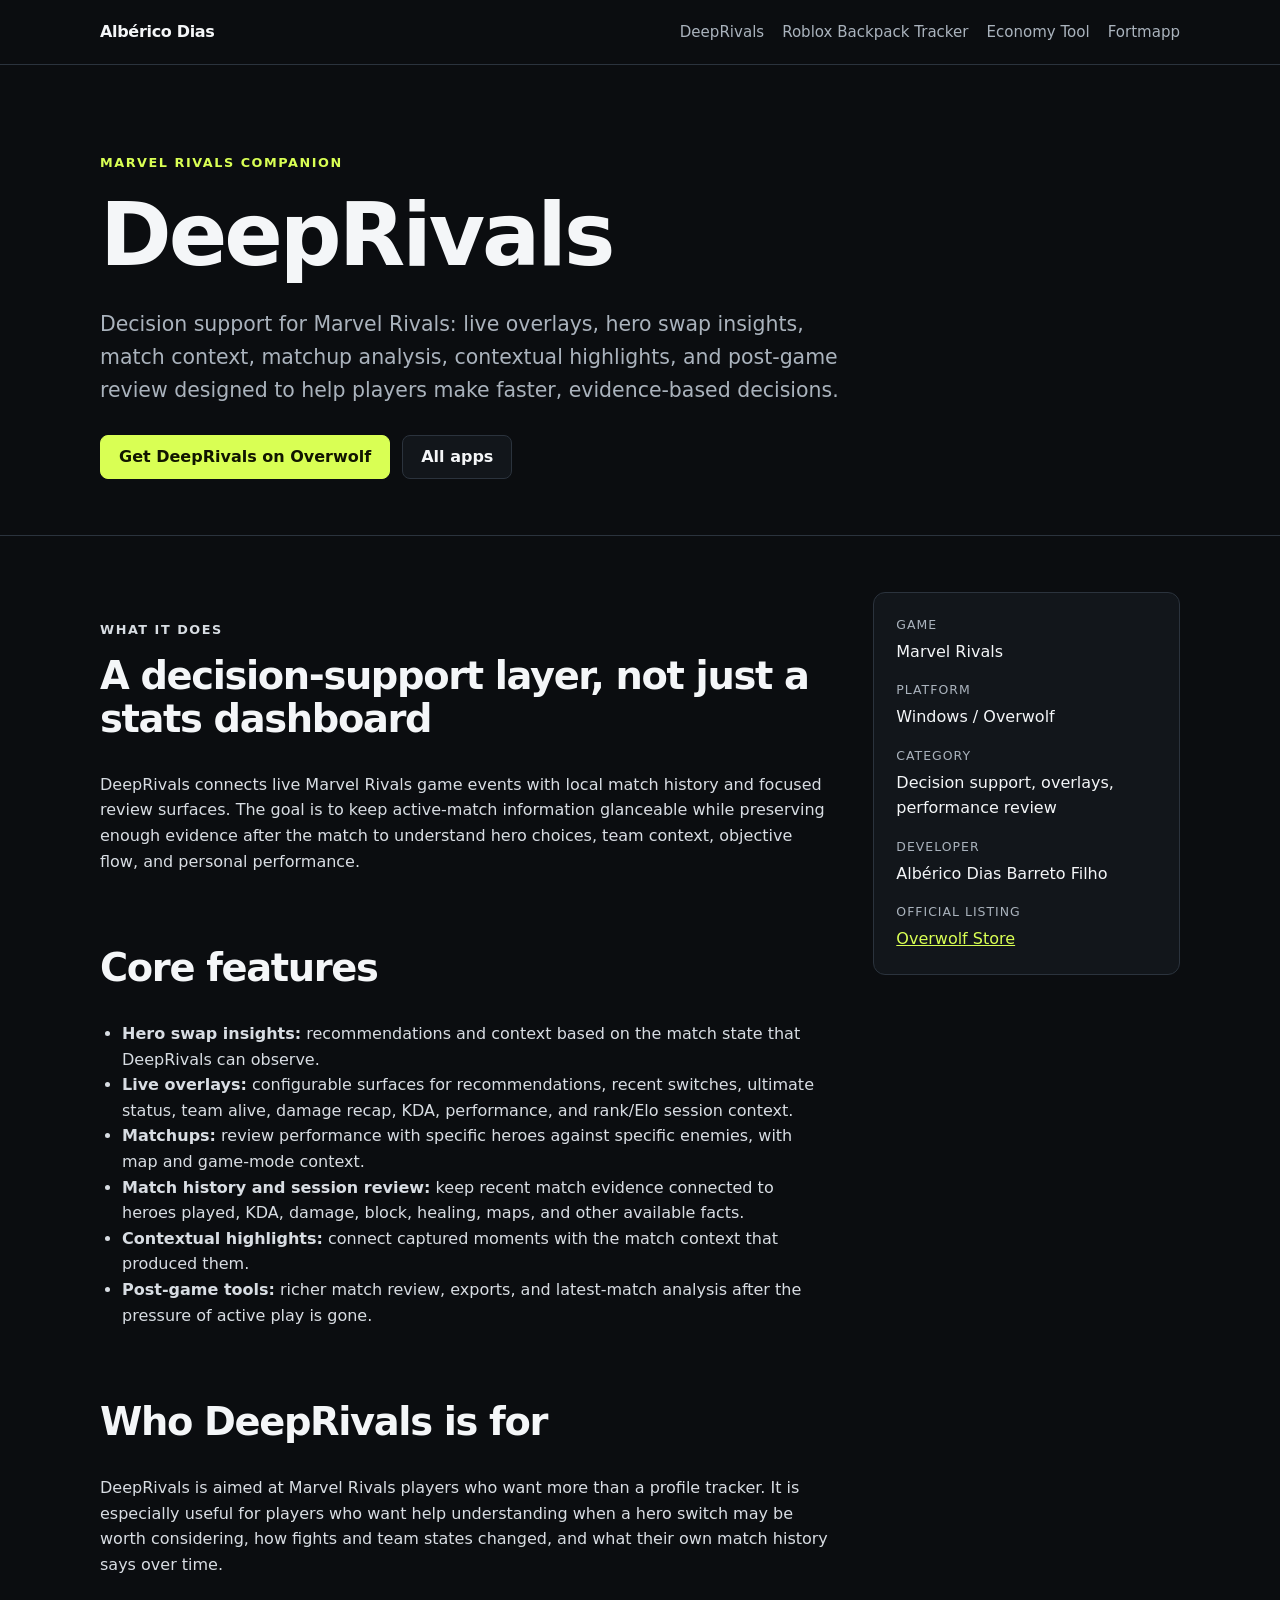
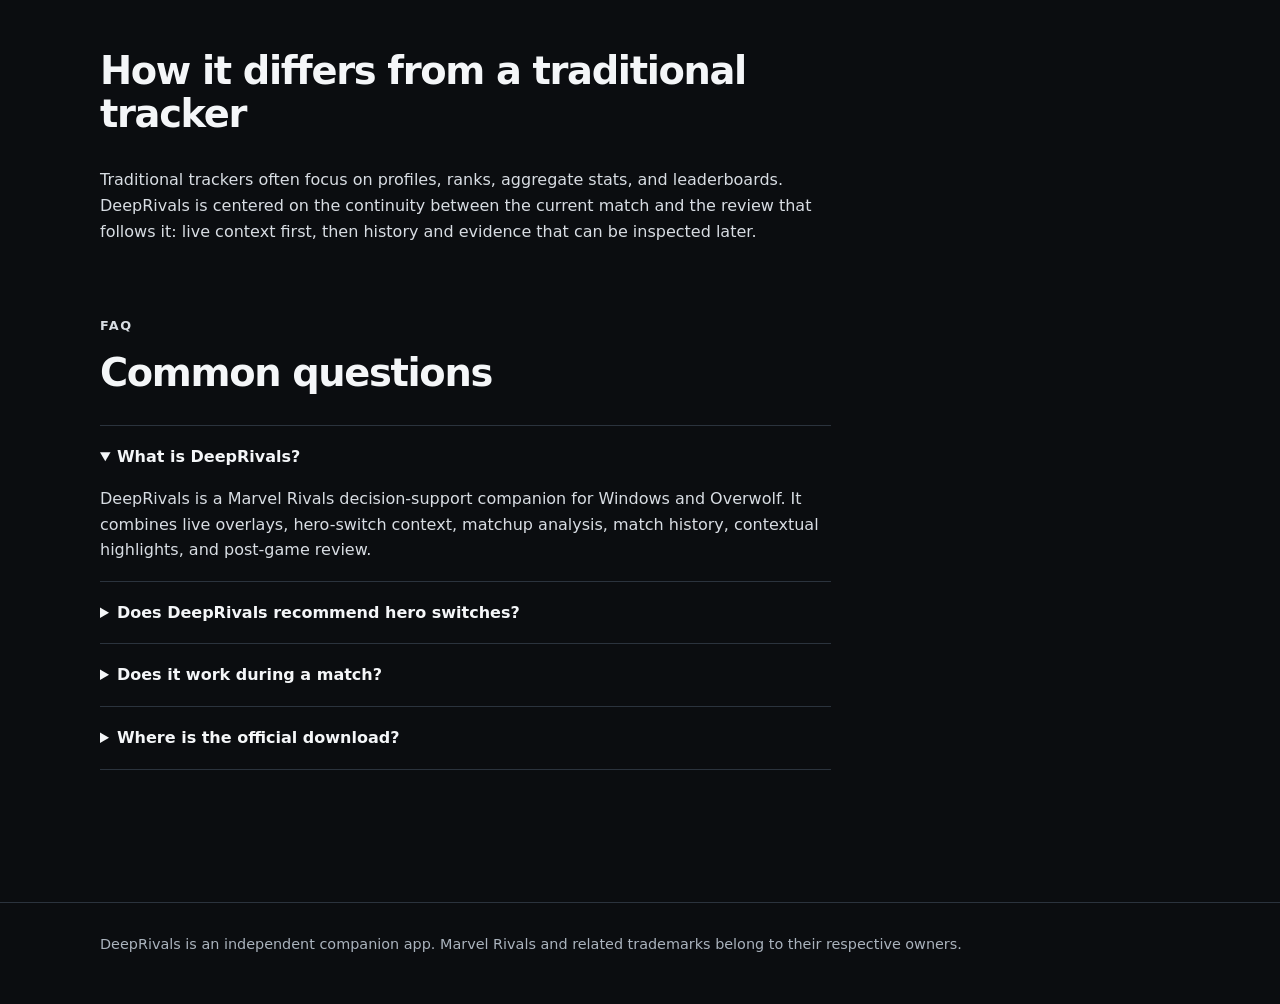
==== deeprivals/index.html @ c872e716 "feat: add DeepRivals reference page" ====
<!doctype html>
<html lang="en">
<head>
  <meta charset="utf-8">
  <meta name="viewport" content="width=device-width, initial-scale=1">
  <title>DeepRivals — Marvel Rivals decision support companion</title>
  <meta name="description" content="DeepRivals is a Marvel Rivals companion app for Windows and Overwolf with hero swap insights, live overlays, matchup analysis, match history, contextual highlights, and post-game review.">
  <link rel="canonical" href="https://albericod.github.io/deeprivals/">
  <meta property="og:type" content="website">
  <meta property="og:title" content="DeepRivals — Marvel Rivals decision support companion">
  <meta property="og:description" content="Hero swap insights, live overlays, matchup analysis, contextual highlights, match history, and post-game review for Marvel Rivals.">
  <meta property="og:url" content="https://albericod.github.io/deeprivals/">
  <link rel="stylesheet" href="/styles.css">
  <script type="application/ld+json">
  {
    "@context": "https://schema.org",
    "@graph": [
      {
        "@type": "SoftwareApplication",
        "name": "DeepRivals",
        "url": "https://albericod.github.io/deeprivals/",
        "downloadUrl": "https://www.overwolf.com/app/alberico_dias_barreto_filho-deeprivals",
        "sameAs": ["https://www.overwolf.com/app/alberico_dias_barreto_filho-deeprivals"],
        "applicationCategory": "GameApplication",
        "operatingSystem": "Windows",
        "isAccessibleForFree": true,
        "description": "Decision support companion for Marvel Rivals with hero swap insights, live overlays, matchup analysis, contextual highlights, match history, and post-game review.",
        "author": {"@type": "Person", "name": "Albérico Dias Barreto Filho", "url": "https://albericod.github.io/"},
        "about": {"@type": "VideoGame", "name": "Marvel Rivals"},
        "offers": {"@type": "Offer", "price": "0", "priceCurrency": "USD"}
      },
      {
        "@type": "FAQPage",
        "mainEntity": [
          {"@type": "Question", "name": "What is DeepRivals?", "acceptedAnswer": {"@type": "Answer", "text": "DeepRivals is a Marvel Rivals decision-support companion that connects live match context with overlays, hero-switch insights, match history, matchup review, and post-game analysis."}},
          {"@type": "Question", "name": "Does DeepRivals recommend hero switches?", "acceptedAnswer": {"@type": "Answer", "text": "DeepRivals uses available live match context, hero swaps, team status, and performance evidence to surface hero-switch recommendations and related context."}},
          {"@type": "Question", "name": "Where can I download DeepRivals?", "acceptedAnswer": {"@type": "Answer", "text": "The official Windows version is distributed through the Overwolf Store."}}
        ]
      }
    ]
  }
  </script>
</head>
<body>
  <header class="site-header">
    <div class="container">
      <a class="brand" href="/">Albérico Dias</a>
      <nav aria-label="Primary navigation">
        <a href="/deeprivals/">DeepRivals</a>
        <a href="/roblox-backpack-tracker/">Roblox Backpack Tracker</a>
        <a href="/economy-tool/">Economy Tool</a>
        <a href="/fortmapp/">Fortmapp</a>
      </nav>
    </div>
  </header>

  <main>
    <section class="hero">
      <div class="container">
        <p class="eyebrow">Marvel Rivals companion</p>
        <h1>DeepRivals</h1>
        <p class="lead">Decision support for Marvel Rivals: live overlays, hero swap insights, match context, matchup analysis, contextual highlights, and post-game review designed to help players make faster, evidence-based decisions.</p>
        <div class="actions">
          <a class="button primary" href="https://www.overwolf.com/app/alberico_dias_barreto_filho-deeprivals?utm_source=albericod.github.io&utm_medium=referral&utm_campaign=deeprivals">Get DeepRivals on Overwolf</a>
          <a class="button" href="/">All apps</a>
        </div>
      </div>
    </section>

    <section>
      <div class="container content-grid">
        <article class="prose">
          <section>
            <p class="eyebrow">What it does</p>
            <h2>A decision-support layer, not just a stats dashboard</h2>
            <p>DeepRivals connects live Marvel Rivals game events with local match history and focused review surfaces. The goal is to keep active-match information glanceable while preserving enough evidence after the match to understand hero choices, team context, objective flow, and personal performance.</p>
          </section>

          <section>
            <h2>Core features</h2>
            <ul>
              <li><strong>Hero swap insights:</strong> recommendations and context based on the match state that DeepRivals can observe.</li>
              <li><strong>Live overlays:</strong> configurable surfaces for recommendations, recent switches, ultimate status, team alive, damage recap, KDA, performance, and rank/Elo session context.</li>
              <li><strong>Matchups:</strong> review performance with specific heroes against specific enemies, with map and game-mode context.</li>
              <li><strong>Match history and session review:</strong> keep recent match evidence connected to heroes played, KDA, damage, block, healing, maps, and other available facts.</li>
              <li><strong>Contextual highlights:</strong> connect captured moments with the match context that produced them.</li>
              <li><strong>Post-game tools:</strong> richer match review, exports, and latest-match analysis after the pressure of active play is gone.</li>
            </ul>
          </section>

          <section>
            <h2>Who DeepRivals is for</h2>
            <p>DeepRivals is aimed at Marvel Rivals players who want more than a profile tracker. It is especially useful for players who want help understanding when a hero switch may be worth considering, how fights and team states changed, and what their own match history says over time.</p>
          </section>

          <section>
            <h2>How it differs from a traditional tracker</h2>
            <p>Traditional trackers often focus on profiles, ranks, aggregate stats, and leaderboards. DeepRivals is centered on the continuity between the current match and the review that follows it: live context first, then history and evidence that can be inspected later.</p>
          </section>

          <section class="faq">
            <p class="eyebrow">FAQ</p>
            <h2>Common questions</h2>
            <details open>
              <summary>What is DeepRivals?</summary>
              <p>DeepRivals is a Marvel Rivals decision-support companion for Windows and Overwolf. It combines live overlays, hero-switch context, matchup analysis, match history, contextual highlights, and post-game review.</p>
            </details>
            <details>
              <summary>Does DeepRivals recommend hero switches?</summary>
              <p>Yes. It can surface recommendations using the live match context, hero swaps, team state, and performance evidence available to the app. It is designed to support a player's decision rather than replace it.</p>
            </details>
            <details>
              <summary>Does it work during a match?</summary>
              <p>Yes. DeepRivals includes configurable in-game overlays and companion views intended to stay compact and glanceable while you play.</p>
            </details>
            <details>
              <summary>Where is the official download?</summary>
              <p>The official public build is distributed through the Overwolf Store. Use the download button on this page to reach the canonical listing.</p>
            </details>
          </section>
        </article>

        <aside class="fact-box" aria-label="DeepRivals facts">
          <dl>
            <dt>Game</dt><dd>Marvel Rivals</dd>
            <dt>Platform</dt><dd>Windows / Overwolf</dd>
            <dt>Category</dt><dd>Decision support, overlays, performance review</dd>
            <dt>Developer</dt><dd>Albérico Dias Barreto Filho</dd>
            <dt>Official listing</dt><dd><a href="https://www.overwolf.com/app/alberico_dias_barreto_filho-deeprivals">Overwolf Store</a></dd>
          </dl>
        </aside>
      </div>
    </section>
  </main>

  <footer class="site-footer">
    <div class="container">DeepRivals is an independent companion app. Marvel Rivals and related trademarks belong to their respective owners.</div>
  </footer>
</body>
</html>
---- styles.css ----
:root {
  color-scheme: light;
  --bg: #0b0d10;
  --surface: #12161b;
  --surface-2: #181d24;
  --text: #f4f6f8;
  --muted: #aab3bd;
  --border: #2b333d;
  --accent: #d9ff54;
  --accent-text: #111500;
  --link: #d9ff54;
  --max: 1080px;
}

* { box-sizing: border-box; }

html { scroll-behavior: smooth; }

body {
  margin: 0;
  background: var(--bg);
  color: var(--text);
  font-family: Inter, ui-sans-serif, system-ui, -apple-system, BlinkMacSystemFont, "Segoe UI", sans-serif;
  line-height: 1.6;
}

a { color: var(--link); }
a:hover { text-decoration-thickness: 2px; }

.container {
  width: min(calc(100% - 32px), var(--max));
  margin: 0 auto;
}

.site-header {
  border-bottom: 1px solid var(--border);
  background: rgba(11, 13, 16, 0.94);
}

.site-header .container {
  min-height: 64px;
  display: flex;
  align-items: center;
  justify-content: space-between;
  gap: 24px;
}

.brand {
  color: var(--text);
  text-decoration: none;
  font-weight: 760;
  letter-spacing: -0.02em;
}

nav { display: flex; gap: 18px; flex-wrap: wrap; }
nav a { color: var(--muted); text-decoration: none; font-size: 0.94rem; }
nav a:hover { color: var(--text); }

.hero {
  padding: 88px 0 56px;
  border-bottom: 1px solid var(--border);
}

.eyebrow {
  margin: 0 0 14px;
  color: var(--accent);
  font-size: 0.8rem;
  font-weight: 760;
  letter-spacing: 0.12em;
  text-transform: uppercase;
}

h1, h2, h3 { line-height: 1.12; letter-spacing: -0.035em; }
h1 { margin: 0; max-width: 820px; font-size: clamp(2.5rem, 7vw, 5.4rem); }
h2 { margin-top: 0; font-size: clamp(1.7rem, 3vw, 2.4rem); }
h3 { margin-bottom: 8px; font-size: 1.2rem; }

.lead {
  max-width: 760px;
  margin: 24px 0 0;
  color: var(--muted);
  font-size: clamp(1.05rem, 2vw, 1.28rem);
}

.actions {
  margin-top: 28px;
  display: flex;
  gap: 12px;
  flex-wrap: wrap;
}

.button {
  display: inline-flex;
  align-items: center;
  justify-content: center;
  min-height: 44px;
  padding: 0 18px;
  border: 1px solid var(--border);
  border-radius: 8px;
  color: var(--text);
  background: var(--surface);
  text-decoration: none;
  font-weight: 700;
}

.button.primary {
  background: var(--accent);
  color: var(--accent-text);
  border-color: var(--accent);
}

main section { padding: 56px 0; }

.grid {
  display: grid;
  grid-template-columns: repeat(2, minmax(0, 1fr));
  gap: 16px;
}

.card {
  display: block;
  padding: 26px;
  background: var(--surface);
  border: 1px solid var(--border);
  border-radius: 12px;
  color: var(--text);
  text-decoration: none;
}

.card:hover { background: var(--surface-2); border-color: #46515e; }
.card p { margin: 10px 0 0; color: var(--muted); }
.card .meta { color: var(--accent); font-size: 0.83rem; font-weight: 720; }

.content-grid {
  display: grid;
  grid-template-columns: minmax(0, 1.55fr) minmax(260px, 0.65fr);
  gap: 42px;
  align-items: start;
}

.prose { max-width: 760px; }
.prose p, .prose li { color: #d8dde3; }
.prose ul { padding-left: 22px; }
.prose section { padding: 28px 0; }

.fact-box {
  position: sticky;
  top: 24px;
  padding: 22px;
  border: 1px solid var(--border);
  border-radius: 12px;
  background: var(--surface);
}

.fact-box dl { margin: 0; }
.fact-box dt { margin-top: 16px; color: var(--muted); font-size: 0.78rem; text-transform: uppercase; letter-spacing: 0.08em; }
.fact-box dt:first-child { margin-top: 0; }
.fact-box dd { margin: 4px 0 0; }

.faq details {
  border-top: 1px solid var(--border);
  padding: 18px 0;
}
.faq details:last-child { border-bottom: 1px solid var(--border); }
.faq summary { cursor: pointer; font-weight: 720; }
.faq details p { margin-bottom: 0; }

.site-footer {
  margin-top: 48px;
  padding: 30px 0 48px;
  border-top: 1px solid var(--border);
  color: var(--muted);
  font-size: 0.9rem;
}

.small { color: var(--muted); font-size: 0.9rem; }

@media (max-width: 760px) {
  .site-header .container { align-items: flex-start; flex-direction: column; padding: 16px 0; }
  .hero { padding-top: 58px; }
  .grid, .content-grid { grid-template-columns: 1fr; }
  .fact-box { position: static; }
}
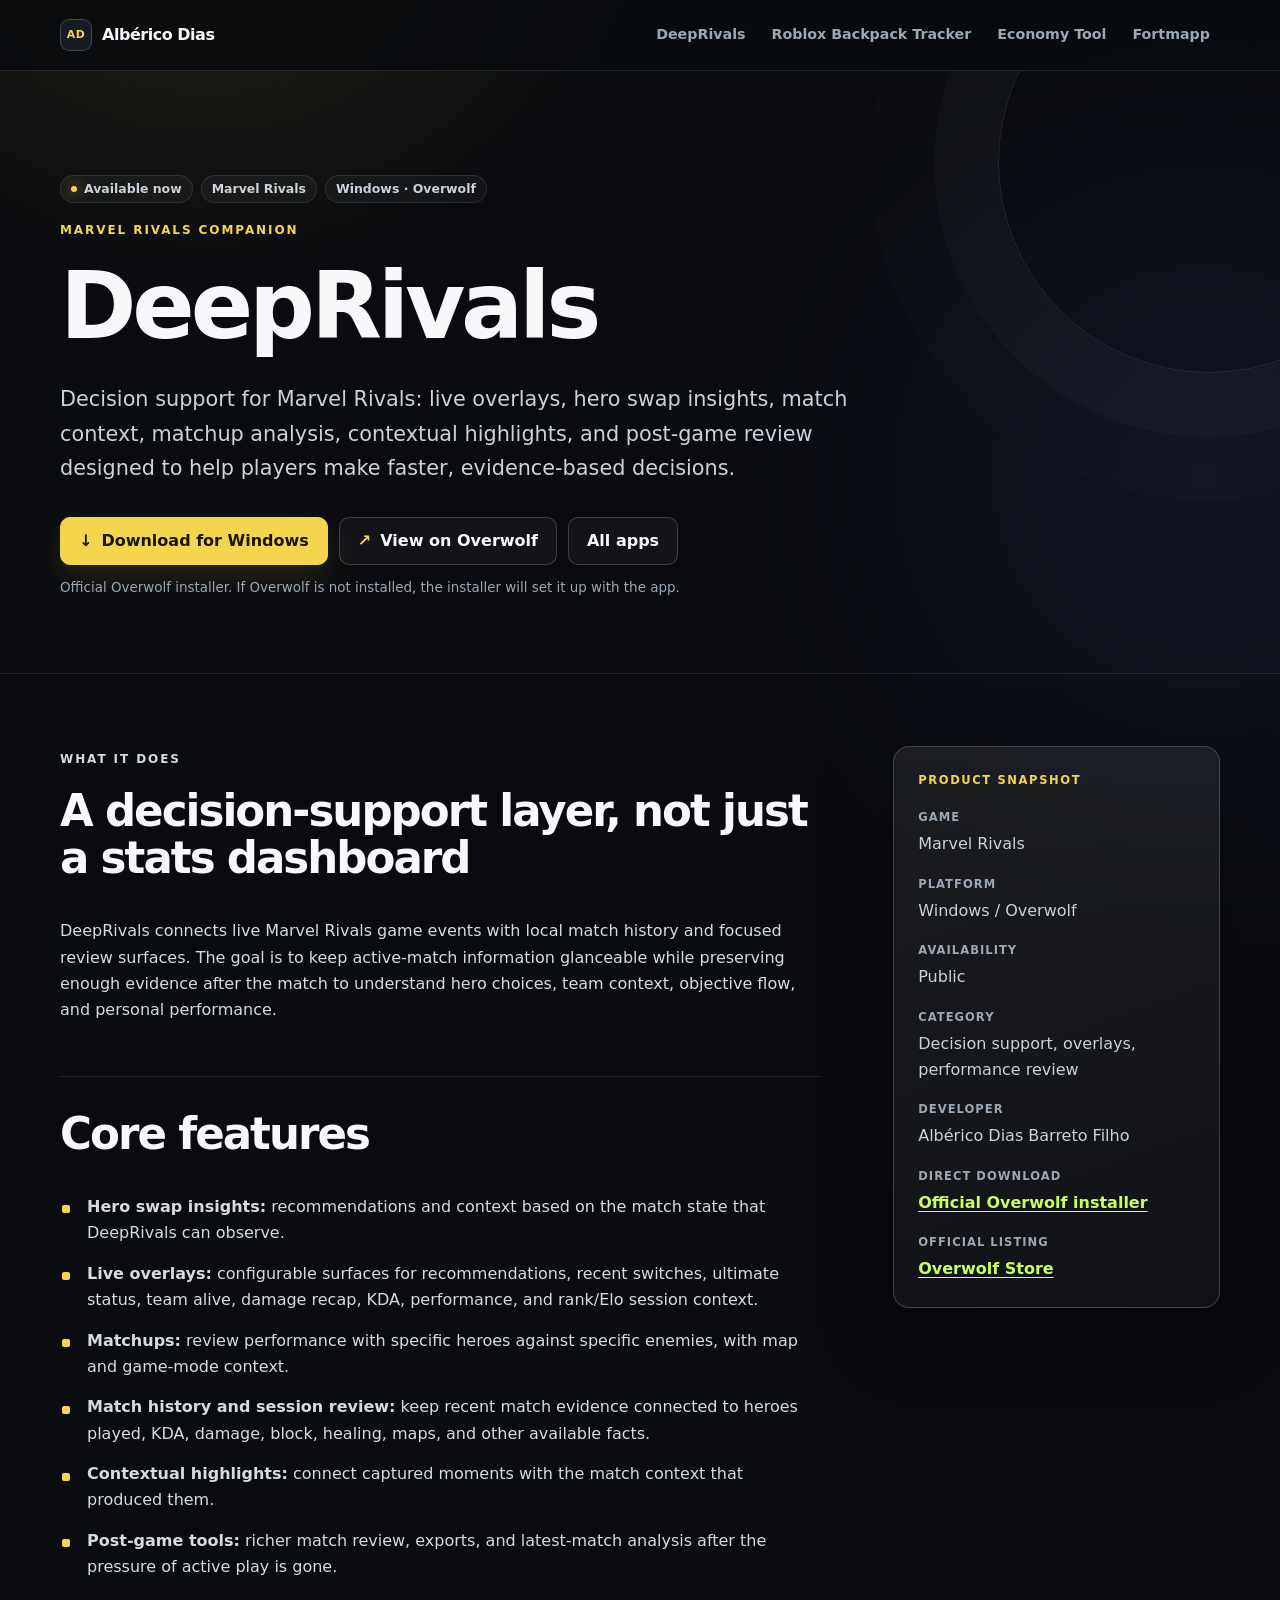
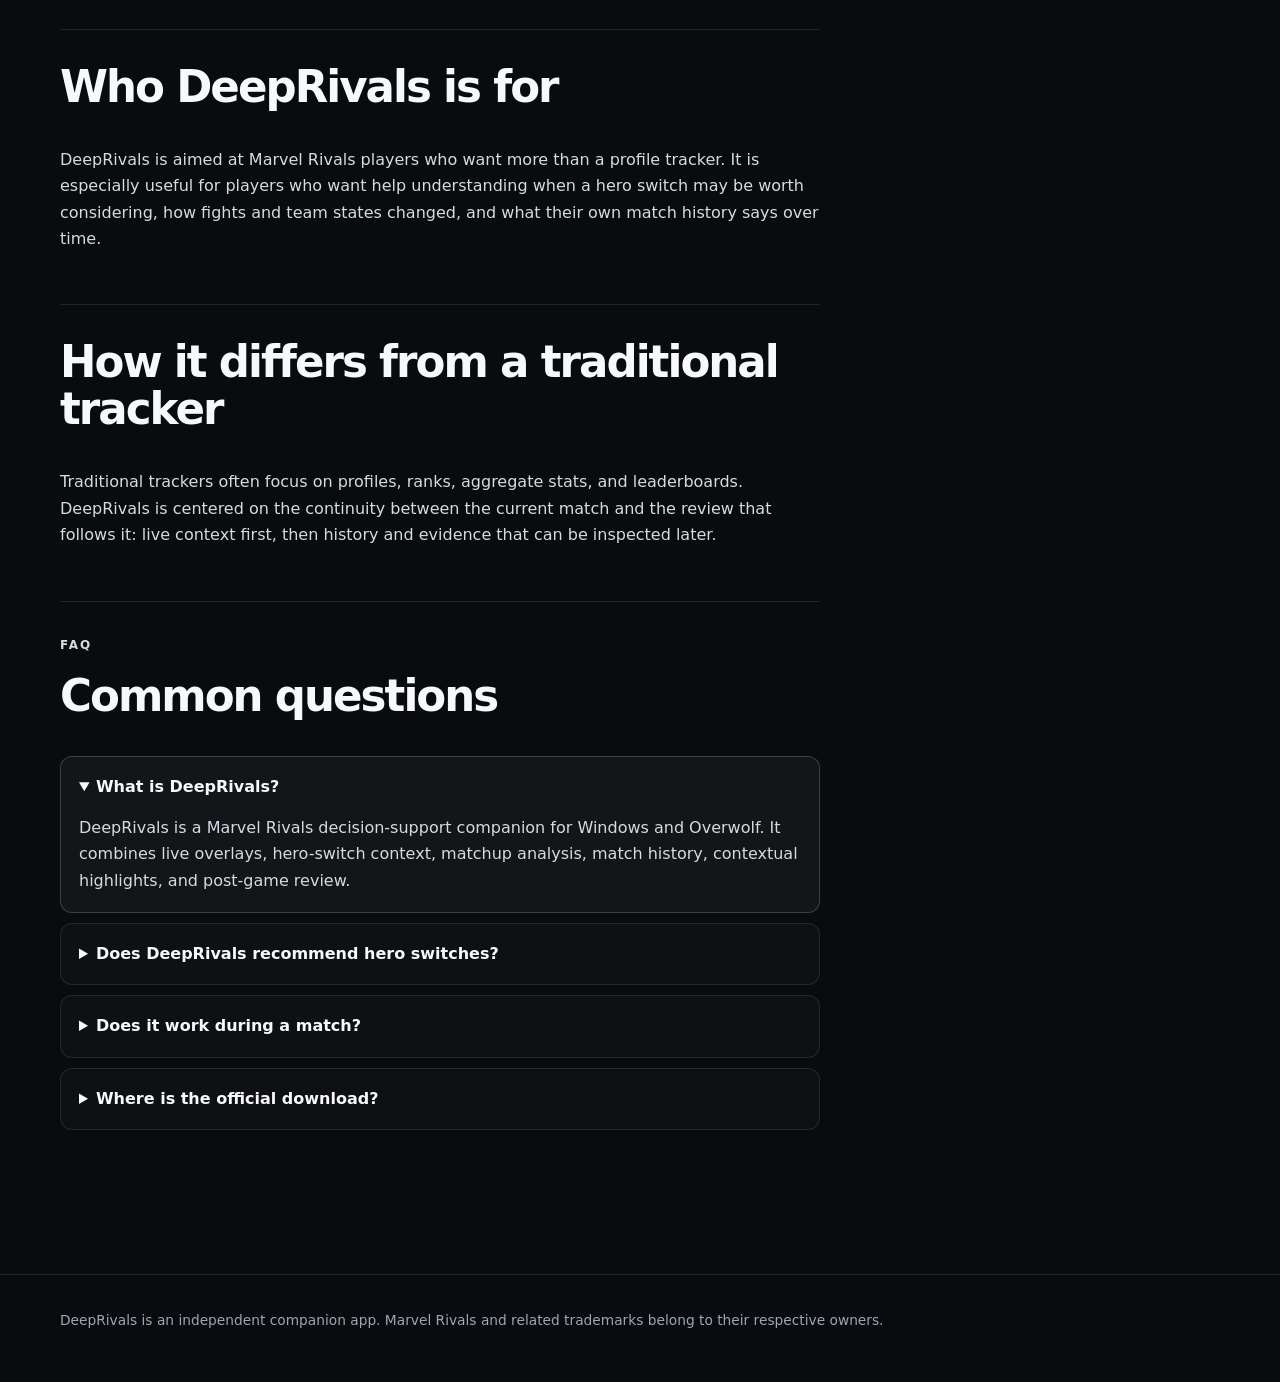
==== commit e517f82a: "Add tracked direct DeepRivals download and themed presentation" ====
--- a/deeprivals/index.html
+++ b/deeprivals/index.html
@@ -34,14 +34,14 @@
         "mainEntity": [
           {"@type": "Question", "name": "What is DeepRivals?", "acceptedAnswer": {"@type": "Answer", "text": "DeepRivals is a Marvel Rivals decision-support companion that connects live match context with overlays, hero-switch insights, match history, matchup review, and post-game analysis."}},
           {"@type": "Question", "name": "Does DeepRivals recommend hero switches?", "acceptedAnswer": {"@type": "Answer", "text": "DeepRivals uses available live match context, hero swaps, team status, and performance evidence to surface hero-switch recommendations and related context."}},
-          {"@type": "Question", "name": "Where can I download DeepRivals?", "acceptedAnswer": {"@type": "Answer", "text": "The official Windows version is distributed through the Overwolf Store."}}
+          {"@type": "Question", "name": "Where can I download DeepRivals?", "acceptedAnswer": {"@type": "Answer", "text": "DeepRivals is available for Windows through the official Overwolf installer and Overwolf Store."}}
         ]
       }
     ]
   }
   </script>
 </head>
-<body>
+<body class="app-page theme-deeprivals">
   <header class="site-header">
     <div class="container">
       <a class="brand" href="/">Albérico Dias</a>
@@ -57,13 +57,20 @@
   <main>
     <section class="hero">
       <div class="container">
+        <div class="hero-meta">
+          <span class="chip live">Available now</span>
+          <span class="chip">Marvel Rivals</span>
+          <span class="chip">Windows · Overwolf</span>
+        </div>
         <p class="eyebrow">Marvel Rivals companion</p>
         <h1>DeepRivals</h1>
         <p class="lead">Decision support for Marvel Rivals: live overlays, hero swap insights, match context, matchup analysis, contextual highlights, and post-game review designed to help players make faster, evidence-based decisions.</p>
         <div class="actions">
-          <a class="button primary" href="https://www.overwolf.com/app/alberico_dias_barreto_filho-deeprivals?utm_source=albericod.github.io&utm_medium=referral&utm_campaign=deeprivals">Get DeepRivals on Overwolf</a>
+          <a class="button primary" href="https://download.overwolf.com/install/Download?Name=DeepRivals&amp;ExtensionId=fipjbdjlcobbgcmcecmlcdehcepalohfbnfijgnb&amp;Channel=website&amp;utm_source=albericod_github_pages&amp;utm_medium=owned_site&amp;utm_campaign=deeprivals">Download for Windows</a>
+          <a class="button store" href="https://www.overwolf.com/app/alberico_dias_barreto_filho-deeprivals">View on Overwolf</a>
           <a class="button" href="/">All apps</a>
         </div>
+        <p class="action-note">Official Overwolf installer. If Overwolf is not installed, the installer will set it up with the app.</p>
       </div>
     </section>
 
@@ -115,7 +122,7 @@
             </details>
             <details>
               <summary>Where is the official download?</summary>
-              <p>The official public build is distributed through the Overwolf Store. Use the download button on this page to reach the canonical listing.</p>
+              <p>DeepRivals is publicly available through Overwolf. The primary button on this page uses Overwolf's official Windows installer; the secondary button opens the canonical Overwolf Store listing.</p>
             </details>
           </section>
         </article>
@@ -124,8 +131,10 @@
           <dl>
             <dt>Game</dt><dd>Marvel Rivals</dd>
             <dt>Platform</dt><dd>Windows / Overwolf</dd>
+            <dt>Availability</dt><dd>Public</dd>
             <dt>Category</dt><dd>Decision support, overlays, performance review</dd>
             <dt>Developer</dt><dd>Albérico Dias Barreto Filho</dd>
+            <dt>Direct download</dt><dd><a href="https://download.overwolf.com/install/Download?Name=DeepRivals&amp;ExtensionId=fipjbdjlcobbgcmcecmlcdehcepalohfbnfijgnb&amp;Channel=website&amp;utm_source=albericod_github_pages&amp;utm_medium=owned_site&amp;utm_campaign=deeprivals">Official Overwolf installer</a></dd>
             <dt>Official listing</dt><dd><a href="https://www.overwolf.com/app/alberico_dias_barreto_filho-deeprivals">Overwolf Store</a></dd>
           </dl>
         </aside>
--- a/styles.css
+++ b/styles.css
@@ -1,15 +1,45 @@
 :root {
-  color-scheme: light;
-  --bg: #0b0d10;
-  --surface: #12161b;
-  --surface-2: #181d24;
-  --text: #f4f6f8;
-  --muted: #aab3bd;
-  --border: #2b333d;
-  --accent: #d9ff54;
-  --accent-text: #111500;
-  --link: #d9ff54;
-  --max: 1080px;
+  color-scheme: dark;
+  --bg: #090b0f;
+  --surface: #11151b;
+  --surface-2: #171c24;
+  --surface-3: #1c222c;
+  --text: #f7f8fa;
+  --muted: #9ca7b4;
+  --soft: #cbd2da;
+  --border: rgba(255, 255, 255, 0.10);
+  --border-strong: rgba(255, 255, 255, 0.18);
+  --accent: #c9ff63;
+  --accent-soft: rgba(201, 255, 99, 0.14);
+  --accent-text: #111700;
+  --link: var(--accent);
+  --max: 1160px;
+  --reading: 760px;
+  --shadow: 0 24px 80px rgba(0, 0, 0, 0.26);
+}
+
+.theme-deeprivals {
+  --accent: #f3d64e;
+  --accent-soft: rgba(243, 214, 78, 0.14);
+  --accent-text: #181500;
+}
+
+.theme-roblox {
+  --accent: #8fdc9a;
+  --accent-soft: rgba(143, 220, 154, 0.14);
+  --accent-text: #07170a;
+}
+
+.theme-economy {
+  --accent: #78d8ff;
+  --accent-soft: rgba(120, 216, 255, 0.14);
+  --accent-text: #03131a;
+}
+
+.theme-fortmapp {
+  --accent: #ff9e6f;
+  --accent-soft: rgba(255, 158, 111, 0.14);
+  --accent-text: #1e0b03;
 }
 
 * { box-sizing: border-box; }
@@ -18,74 +48,203 @@
 
 body {
   margin: 0;
-  background: var(--bg);
+  min-height: 100vh;
+  background:
+    radial-gradient(circle at 16% -6%, var(--accent-soft), transparent 30rem),
+    radial-gradient(circle at 94% 16%, rgba(112, 131, 255, 0.08), transparent 30rem),
+    var(--bg);
   color: var(--text);
   font-family: Inter, ui-sans-serif, system-ui, -apple-system, BlinkMacSystemFont, "Segoe UI", sans-serif;
-  line-height: 1.6;
-}
-
-a { color: var(--link); }
+  line-height: 1.65;
+  text-rendering: optimizeLegibility;
+}
+
+body::before {
+  content: "";
+  position: fixed;
+  inset: 0;
+  z-index: -1;
+  pointer-events: none;
+  opacity: 0.28;
+  background-image:
+    linear-gradient(rgba(255,255,255,0.025) 1px, transparent 1px),
+    linear-gradient(90deg, rgba(255,255,255,0.025) 1px, transparent 1px);
+  background-size: 40px 40px;
+  mask-image: linear-gradient(to bottom, black, transparent 72%);
+}
+
+::selection {
+  background: var(--accent);
+  color: var(--accent-text);
+}
+
+a { color: var(--link); text-underline-offset: 3px; }
 a:hover { text-decoration-thickness: 2px; }
 
 .container {
-  width: min(calc(100% - 32px), var(--max));
+  width: min(calc(100% - 40px), var(--max));
   margin: 0 auto;
 }
 
 .site-header {
+  position: sticky;
+  top: 0;
+  z-index: 20;
   border-bottom: 1px solid var(--border);
-  background: rgba(11, 13, 16, 0.94);
+  background: rgba(9, 11, 15, 0.82);
+  backdrop-filter: blur(18px);
 }
 
 .site-header .container {
-  min-height: 64px;
+  min-height: 70px;
   display: flex;
   align-items: center;
   justify-content: space-between;
-  gap: 24px;
+  gap: 28px;
 }
 
 .brand {
+  display: inline-flex;
+  align-items: center;
+  gap: 10px;
   color: var(--text);
   text-decoration: none;
+  font-weight: 800;
+  letter-spacing: -0.03em;
+}
+
+.brand::before {
+  content: "AD";
+  display: grid;
+  place-items: center;
+  width: 30px;
+  height: 30px;
+  border: 1px solid var(--border-strong);
+  border-radius: 9px;
+  background: var(--surface-2);
+  color: var(--accent);
+  font-size: 0.68rem;
+  letter-spacing: 0.04em;
+}
+
+nav {
+  display: flex;
+  gap: 6px;
+  flex-wrap: wrap;
+  justify-content: flex-end;
+}
+
+nav a {
+  padding: 8px 10px;
+  border-radius: 8px;
+  color: var(--muted);
+  text-decoration: none;
+  font-size: 0.89rem;
+  font-weight: 650;
+}
+
+nav a:hover {
+  background: rgba(255,255,255,0.05);
+  color: var(--text);
+}
+
+.hero {
+  position: relative;
+  padding: 104px 0 74px;
+  border-bottom: 1px solid var(--border);
+  overflow: hidden;
+}
+
+.hero::after {
+  content: "";
+  position: absolute;
+  width: 420px;
+  height: 420px;
+  right: max(-140px, calc((100vw - var(--max)) / 2 - 220px));
+  top: -120px;
+  border: 1px solid var(--border);
+  border-radius: 50%;
+  box-shadow: 0 0 0 64px rgba(255,255,255,0.018), 0 0 0 128px rgba(255,255,255,0.012);
+  pointer-events: none;
+}
+
+.hero .container { position: relative; z-index: 1; }
+
+.eyebrow {
+  margin: 0 0 16px;
+  color: var(--accent);
+  font-size: 0.75rem;
+  font-weight: 800;
+  letter-spacing: 0.16em;
+  text-transform: uppercase;
+}
+
+.hero-meta {
+  display: flex;
+  flex-wrap: wrap;
+  gap: 8px;
+  margin-bottom: 18px;
+}
+
+.chip {
+  display: inline-flex;
+  align-items: center;
+  min-height: 28px;
+  padding: 0 10px;
+  border: 1px solid var(--border);
+  border-radius: 999px;
+  background: rgba(255,255,255,0.035);
+  color: var(--soft);
+  font-size: 0.78rem;
+  font-weight: 680;
+}
+
+.chip.live::before {
+  content: "";
+  width: 6px;
+  height: 6px;
+  margin-right: 7px;
+  border-radius: 50%;
+  background: var(--accent);
+  box-shadow: 0 0 14px var(--accent);
+}
+
+h1, h2, h3 {
+  line-height: 1.08;
+  letter-spacing: -0.045em;
+}
+
+h1 {
+  margin: 0;
+  max-width: 900px;
+  font-size: clamp(3rem, 7.2vw, 6.3rem);
+  font-weight: 820;
+}
+
+h2 {
+  margin-top: 0;
+  font-size: clamp(1.8rem, 3.4vw, 2.75rem);
   font-weight: 760;
-  letter-spacing: -0.02em;
-}
-
-nav { display: flex; gap: 18px; flex-wrap: wrap; }
-nav a { color: var(--muted); text-decoration: none; font-size: 0.94rem; }
-nav a:hover { color: var(--text); }
-
-.hero {
-  padding: 88px 0 56px;
-  border-bottom: 1px solid var(--border);
-}
-
-.eyebrow {
-  margin: 0 0 14px;
-  color: var(--accent);
-  font-size: 0.8rem;
-  font-weight: 760;
-  letter-spacing: 0.12em;
-  text-transform: uppercase;
-}
-
-h1, h2, h3 { line-height: 1.12; letter-spacing: -0.035em; }
-h1 { margin: 0; max-width: 820px; font-size: clamp(2.5rem, 7vw, 5.4rem); }
-h2 { margin-top: 0; font-size: clamp(1.7rem, 3vw, 2.4rem); }
-h3 { margin-bottom: 8px; font-size: 1.2rem; }
+}
+
+h3 {
+  margin: 14px 0 8px;
+  font-size: 1.35rem;
+  font-weight: 740;
+}
 
 .lead {
-  max-width: 760px;
-  margin: 24px 0 0;
-  color: var(--muted);
-  font-size: clamp(1.05rem, 2vw, 1.28rem);
+  max-width: 800px;
+  margin: 26px 0 0;
+  color: var(--soft);
+  font-size: clamp(1.08rem, 2vw, 1.3rem);
+  line-height: 1.65;
 }
 
 .actions {
-  margin-top: 28px;
-  display: flex;
-  gap: 12px;
+  margin-top: 32px;
+  display: flex;
+  gap: 11px;
   flex-wrap: wrap;
 }
 
@@ -93,91 +252,282 @@
   display: inline-flex;
   align-items: center;
   justify-content: center;
-  min-height: 44px;
+  gap: 9px;
+  min-height: 48px;
   padding: 0 18px;
-  border: 1px solid var(--border);
-  border-radius: 8px;
+  border: 1px solid var(--border-strong);
+  border-radius: 10px;
   color: var(--text);
-  background: var(--surface);
+  background: rgba(255,255,255,0.04);
   text-decoration: none;
-  font-weight: 700;
+  font-weight: 760;
+  transition: transform 140ms ease, border-color 140ms ease, background 140ms ease;
+}
+
+.button:hover {
+  transform: translateY(-1px);
+  border-color: rgba(255,255,255,0.3);
+  background: rgba(255,255,255,0.075);
+  text-decoration: none;
 }
 
 .button.primary {
   background: var(--accent);
   color: var(--accent-text);
   border-color: var(--accent);
-}
-
-main section { padding: 56px 0; }
+  box-shadow: 0 12px 36px var(--accent-soft);
+}
+
+.button.primary::before {
+  content: "↓";
+  font-size: 1rem;
+  font-weight: 900;
+}
+
+.button.store::before {
+  content: "↗";
+  color: var(--accent);
+  font-weight: 900;
+}
+
+.action-note {
+  margin: 12px 0 0;
+  color: var(--muted);
+  font-size: 0.84rem;
+}
+
+main > section:not(.hero) { padding: 72px 0; }
+
+.section-intro {
+  display: flex;
+  align-items: end;
+  justify-content: space-between;
+  gap: 24px;
+  margin-bottom: 28px;
+}
+
+.section-intro h2 { margin-bottom: 0; }
 
 .grid {
   display: grid;
   grid-template-columns: repeat(2, minmax(0, 1fr));
-  gap: 16px;
+  gap: 18px;
 }
 
 .card {
+  position: relative;
+  display: flex;
+  min-height: 250px;
+  padding: 28px;
+  flex-direction: column;
+  border: 1px solid var(--border);
+  border-radius: 16px;
+  background: linear-gradient(145deg, rgba(255,255,255,0.055), rgba(255,255,255,0.025));
+  box-shadow: inset 0 1px 0 rgba(255,255,255,0.035);
+  overflow: hidden;
+  transition: transform 160ms ease, border-color 160ms ease, background 160ms ease;
+}
+
+.card::after {
+  content: "";
+  position: absolute;
+  width: 150px;
+  height: 150px;
+  top: -60px;
+  right: -40px;
+  border-radius: 50%;
+  background: var(--card-accent, var(--accent));
+  opacity: 0.08;
+  filter: blur(2px);
+}
+
+.card:hover {
+  transform: translateY(-3px);
+  border-color: var(--border-strong);
+  background: linear-gradient(145deg, rgba(255,255,255,0.07), rgba(255,255,255,0.032));
+}
+
+.card.deeprivals { --card-accent: #f3d64e; }
+.card.roblox { --card-accent: #8fdc9a; }
+.card.economy { --card-accent: #78d8ff; }
+.card.fortmapp { --card-accent: #ff9e6f; }
+
+.card-top {
+  display: flex;
+  align-items: center;
+  justify-content: space-between;
+  gap: 18px;
+}
+
+.app-mark {
+  display: grid;
+  place-items: center;
+  width: 44px;
+  height: 44px;
+  border: 1px solid var(--border-strong);
+  border-radius: 12px;
+  background: rgba(255,255,255,0.05);
+  color: var(--card-accent, var(--accent));
+  font-size: 0.74rem;
+  font-weight: 850;
+  letter-spacing: 0.04em;
+}
+
+.status {
+  display: inline-flex;
+  align-items: center;
+  color: var(--muted);
+  font-size: 0.78rem;
+  font-weight: 680;
+}
+
+.status::before {
+  content: "";
+  width: 6px;
+  height: 6px;
+  margin-right: 7px;
+  border-radius: 50%;
+  background: #70d58a;
+}
+
+.card .meta {
+  margin-top: 22px;
+  color: var(--card-accent, var(--accent));
+  font-size: 0.78rem;
+  font-weight: 760;
+  letter-spacing: 0.06em;
+  text-transform: uppercase;
+}
+
+.card p {
+  margin: 0;
+  color: var(--muted);
+}
+
+.card-actions {
+  display: flex;
+  gap: 14px;
+  margin-top: auto;
+  padding-top: 24px;
+  flex-wrap: wrap;
+}
+
+.card-actions a {
+  font-size: 0.88rem;
+  font-weight: 760;
+  text-decoration: none;
+}
+
+.card-actions .details { color: var(--text); }
+.card-actions .details::after { content: "  →"; color: var(--muted); }
+.card-actions .download { color: var(--card-accent, var(--accent)); }
+.card-actions .download::before { content: "↓ "; }
+
+.content-grid {
+  display: grid;
+  grid-template-columns: minmax(0, 1.55fr) minmax(280px, 0.65fr);
+  gap: 54px;
+  align-items: start;
+}
+
+.prose { max-width: var(--reading); }
+.prose p, .prose li { color: #d5dbe2; }
+.prose p { margin: 0 0 18px; }
+.prose ul { padding: 0; margin: 24px 0 0; list-style: none; }
+.prose li { position: relative; padding: 0 0 14px 27px; }
+.prose li::before {
+  content: "";
+  position: absolute;
+  left: 2px;
+  top: 0.72em;
+  width: 8px;
+  height: 8px;
+  border-radius: 2px;
+  background: var(--accent);
+  box-shadow: 0 0 18px var(--accent-soft);
+}
+
+.prose section {
+  padding: 34px 0;
+  border-bottom: 1px solid var(--border);
+}
+
+.prose section:first-child { padding-top: 4px; }
+.prose section:last-child { border-bottom: 0; }
+
+.fact-box {
+  position: sticky;
+  top: 94px;
+  padding: 24px;
+  border: 1px solid var(--border-strong);
+  border-radius: 16px;
+  background: linear-gradient(160deg, rgba(255,255,255,0.07), rgba(255,255,255,0.03));
+  box-shadow: var(--shadow);
+}
+
+.fact-box::before {
+  content: "Product snapshot";
   display: block;
-  padding: 26px;
-  background: var(--surface);
+  margin-bottom: 18px;
+  color: var(--accent);
+  font-size: 0.72rem;
+  font-weight: 820;
+  letter-spacing: 0.14em;
+  text-transform: uppercase;
+}
+
+.fact-box dl { margin: 0; }
+.fact-box dt {
+  margin-top: 17px;
+  color: var(--muted);
+  font-size: 0.72rem;
+  font-weight: 760;
+  text-transform: uppercase;
+  letter-spacing: 0.09em;
+}
+.fact-box dt:first-child { margin-top: 0; }
+.fact-box dd { margin: 4px 0 0; color: var(--soft); }
+.fact-box a { font-weight: 720; }
+
+.faq details {
+  margin: 10px 0;
+  padding: 0 18px;
   border: 1px solid var(--border);
   border-radius: 12px;
-  color: var(--text);
-  text-decoration: none;
-}
-
-.card:hover { background: var(--surface-2); border-color: #46515e; }
-.card p { margin: 10px 0 0; color: var(--muted); }
-.card .meta { color: var(--accent); font-size: 0.83rem; font-weight: 720; }
-
-.content-grid {
-  display: grid;
-  grid-template-columns: minmax(0, 1.55fr) minmax(260px, 0.65fr);
-  gap: 42px;
-  align-items: start;
-}
-
-.prose { max-width: 760px; }
-.prose p, .prose li { color: #d8dde3; }
-.prose ul { padding-left: 22px; }
-.prose section { padding: 28px 0; }
-
-.fact-box {
-  position: sticky;
-  top: 24px;
-  padding: 22px;
-  border: 1px solid var(--border);
-  border-radius: 12px;
-  background: var(--surface);
-}
-
-.fact-box dl { margin: 0; }
-.fact-box dt { margin-top: 16px; color: var(--muted); font-size: 0.78rem; text-transform: uppercase; letter-spacing: 0.08em; }
-.fact-box dt:first-child { margin-top: 0; }
-.fact-box dd { margin: 4px 0 0; }
-
-.faq details {
-  border-top: 1px solid var(--border);
-  padding: 18px 0;
-}
-.faq details:last-child { border-bottom: 1px solid var(--border); }
-.faq summary { cursor: pointer; font-weight: 720; }
-.faq details p { margin-bottom: 0; }
+  background: rgba(255,255,255,0.025);
+}
+
+.faq details[open] { background: rgba(255,255,255,0.045); border-color: var(--border-strong); }
+.faq summary { cursor: pointer; padding: 17px 0; font-weight: 720; color: var(--text); }
+.faq details p { margin: -3px 0 18px; }
 
 .site-footer {
-  margin-top: 48px;
-  padding: 30px 0 48px;
+  margin-top: 28px;
+  padding: 34px 0 50px;
   border-top: 1px solid var(--border);
   color: var(--muted);
-  font-size: 0.9rem;
+  font-size: 0.86rem;
 }
 
 .small { color: var(--muted); font-size: 0.9rem; }
 
-@media (max-width: 760px) {
-  .site-header .container { align-items: flex-start; flex-direction: column; padding: 16px 0; }
-  .hero { padding-top: 58px; }
-  .grid, .content-grid { grid-template-columns: 1fr; }
+@media (max-width: 900px) {
+  .site-header { position: static; }
+  .site-header .container { align-items: flex-start; flex-direction: column; padding: 16px 0; gap: 12px; }
+  nav { justify-content: flex-start; margin-left: -10px; }
+  .hero { padding: 72px 0 58px; }
+  .hero::after { opacity: 0.45; }
+  .content-grid { grid-template-columns: 1fr; }
   .fact-box { position: static; }
 }
+
+@media (max-width: 680px) {
+  .container { width: min(calc(100% - 28px), var(--max)); }
+  .grid { grid-template-columns: 1fr; }
+  .card { min-height: 230px; }
+  .section-intro { align-items: flex-start; flex-direction: column; }
+  nav { gap: 1px; }
+  nav a { font-size: 0.82rem; padding: 7px 9px; }
+  h1 { font-size: clamp(2.7rem, 14vw, 4.4rem); }
+  main > section:not(.hero) { padding: 54px 0; }
+}
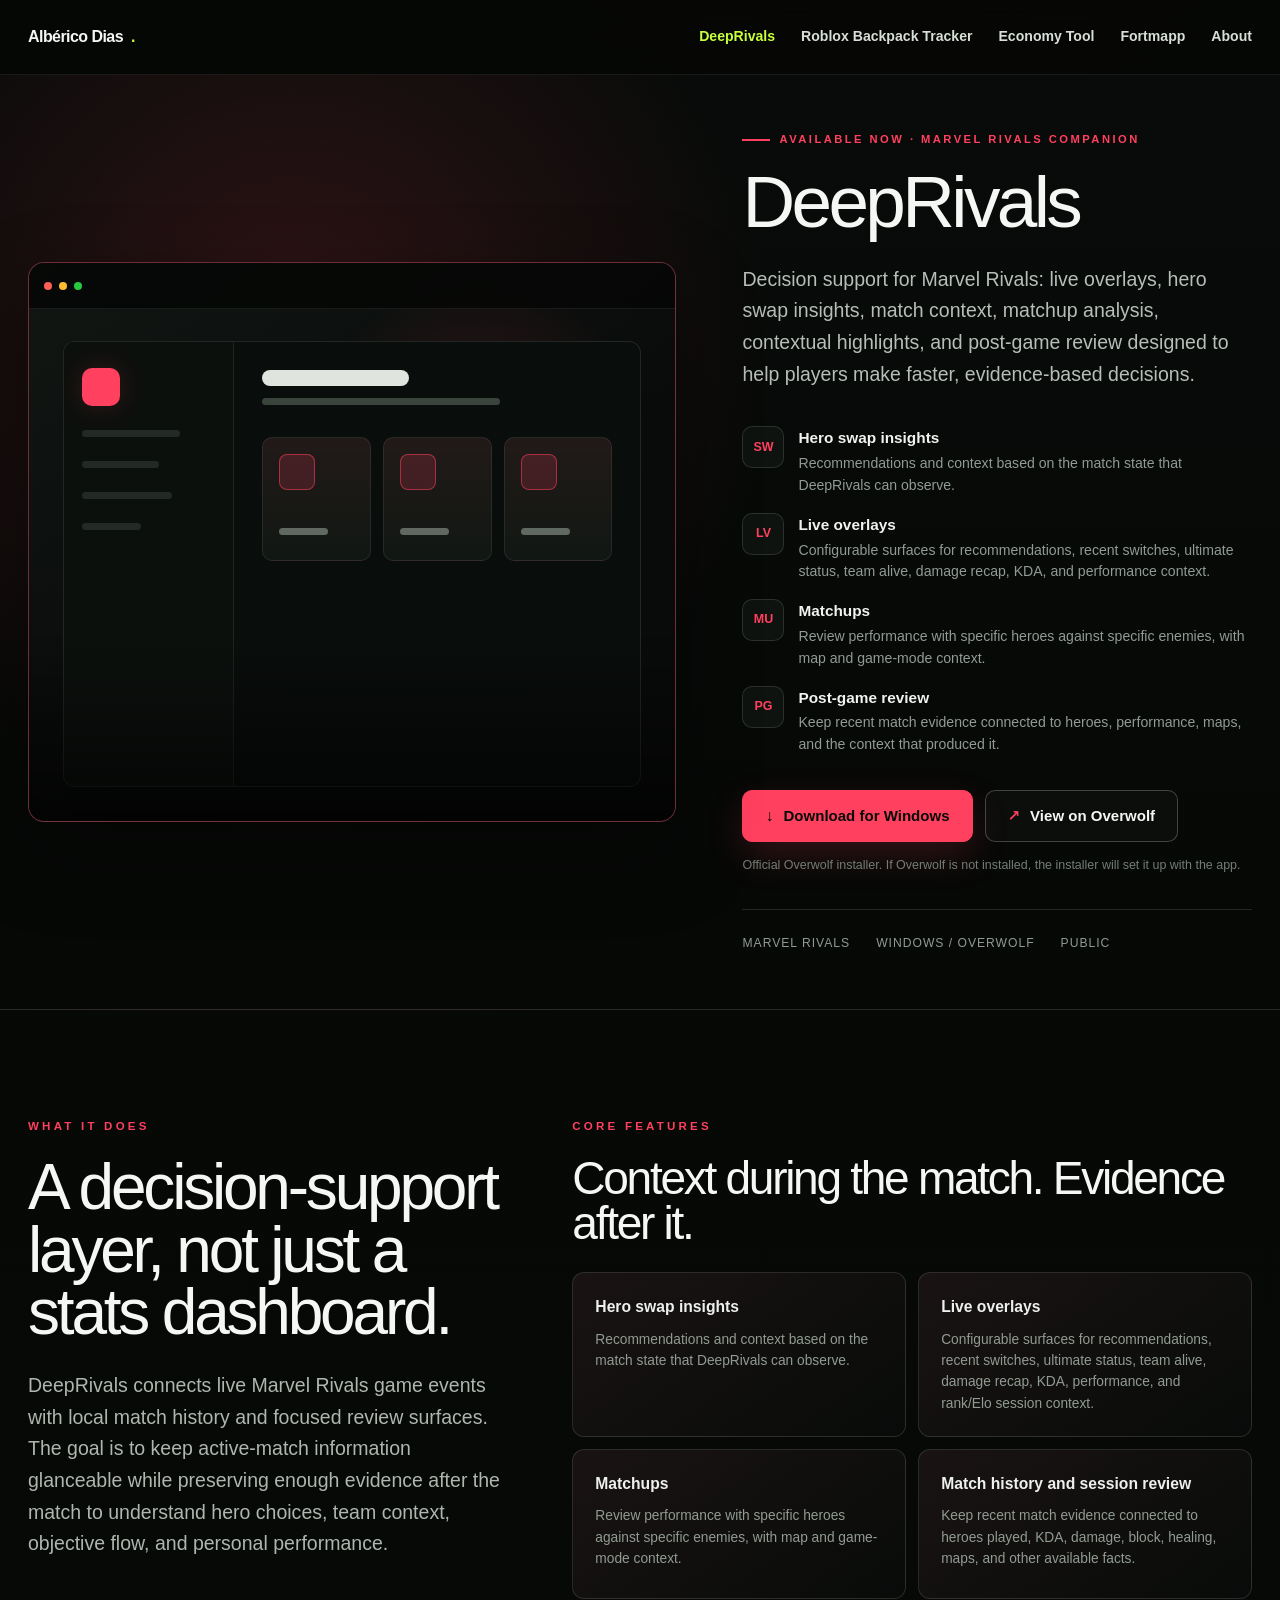
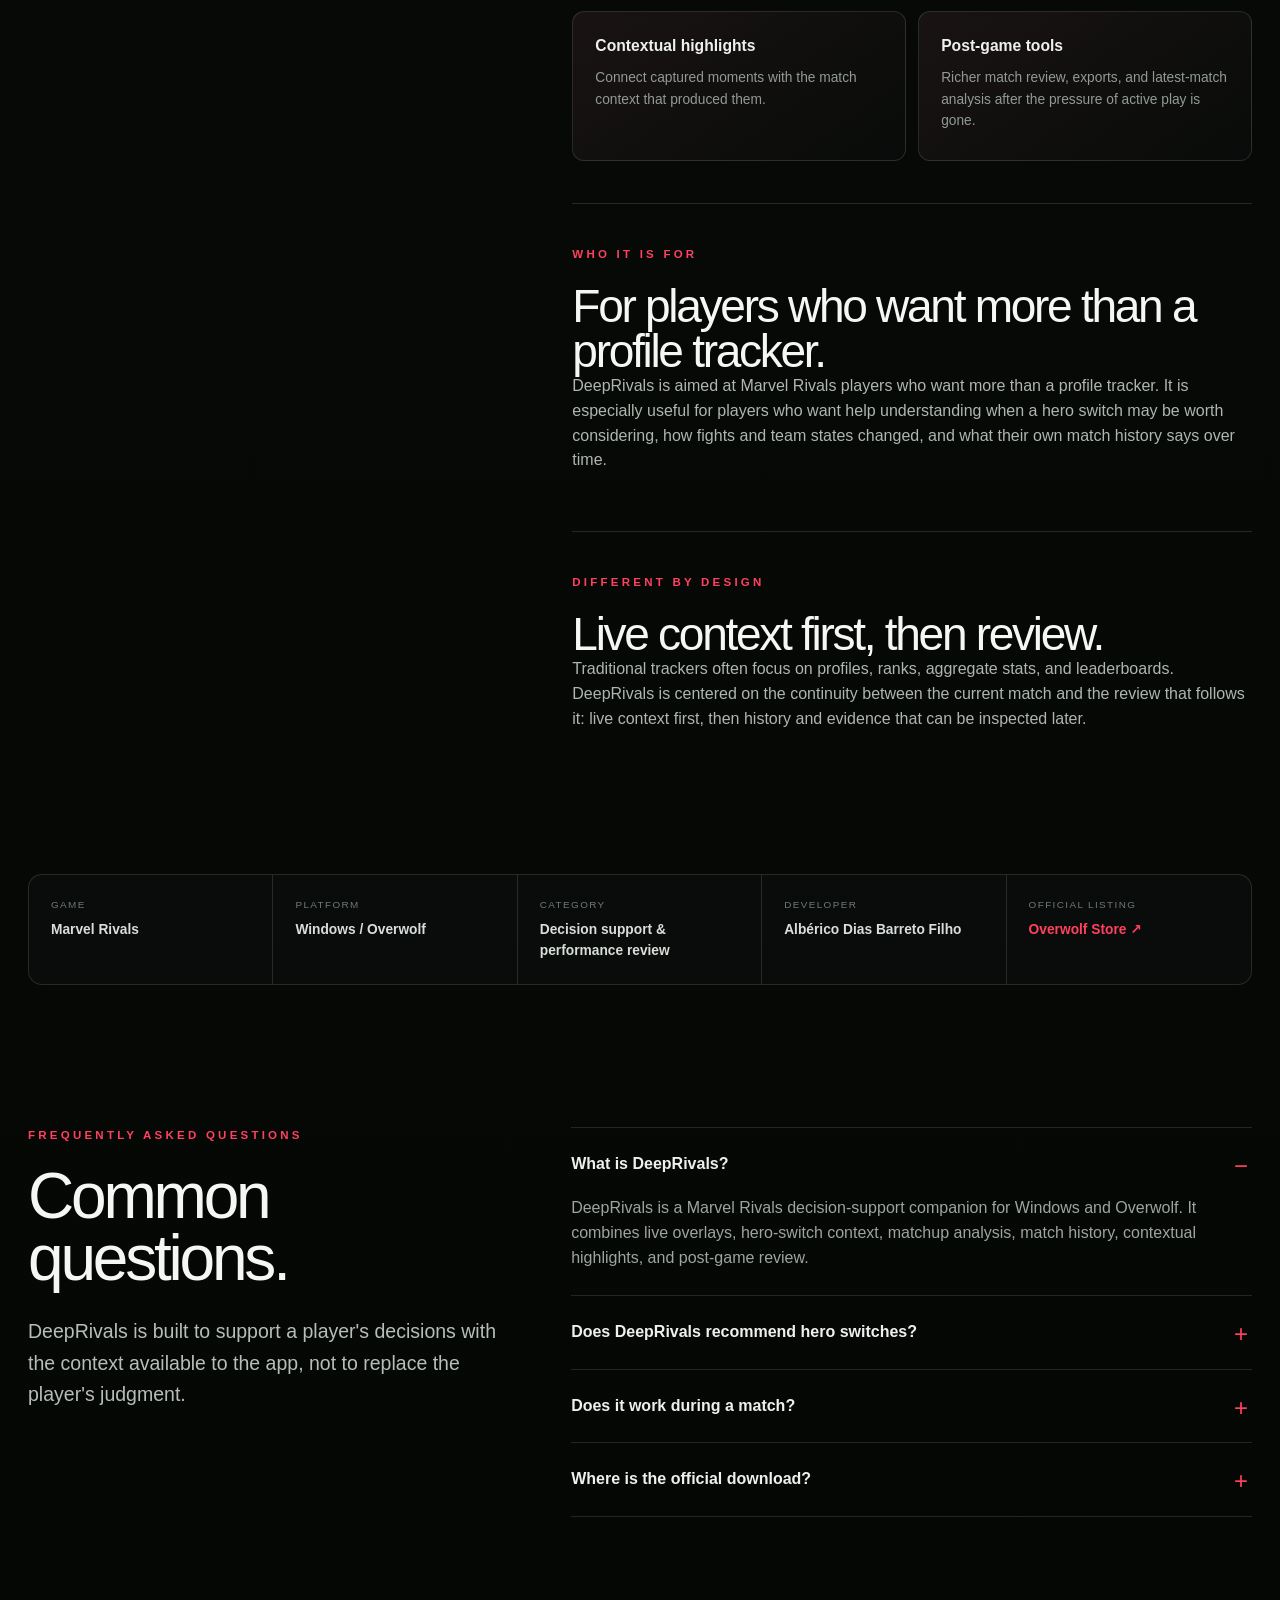
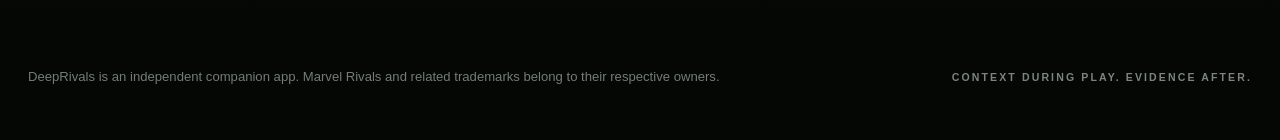
==== commit a58b253a: "Apply spotlight product layout to DeepRivals" ====
--- a/deeprivals/index.html
+++ b/deeprivals/index.html
@@ -19,7 +19,7 @@
         "@type": "SoftwareApplication",
         "name": "DeepRivals",
         "url": "https://albericod.github.io/deeprivals/",
-        "downloadUrl": "https://www.overwolf.com/app/alberico_dias_barreto_filho-deeprivals",
+        "downloadUrl": "https://download.overwolf.com/install/Download?Name=DeepRivals&ExtensionId=fipjbdjlcobbgcmcecmlcdehcepalohfbnfijgnb&Channel=website&utm_source=albericod_github_pages&utm_medium=owned_site&utm_campaign=deeprivals",
         "sameAs": ["https://www.overwolf.com/app/alberico_dias_barreto_filho-deeprivals"],
         "applicationCategory": "GameApplication",
         "operatingSystem": "Windows",
@@ -46,104 +46,157 @@
     <div class="container">
       <a class="brand" href="/">Albérico Dias</a>
       <nav aria-label="Primary navigation">
-        <a href="/deeprivals/">DeepRivals</a>
+        <a href="/deeprivals/" aria-current="page">DeepRivals</a>
         <a href="/roblox-backpack-tracker/">Roblox Backpack Tracker</a>
         <a href="/economy-tool/">Economy Tool</a>
         <a href="/fortmapp/">Fortmapp</a>
+        <a href="/#about">About</a>
       </nav>
     </div>
   </header>
 
   <main>
-    <section class="hero">
+    <section class="product-hero">
       <div class="container">
-        <div class="hero-meta">
-          <span class="chip live">Available now</span>
-          <span class="chip">Marvel Rivals</span>
-          <span class="chip">Windows · Overwolf</span>
-        </div>
-        <p class="eyebrow">Marvel Rivals companion</p>
-        <h1>DeepRivals</h1>
-        <p class="lead">Decision support for Marvel Rivals: live overlays, hero swap insights, match context, matchup analysis, contextual highlights, and post-game review designed to help players make faster, evidence-based decisions.</p>
-        <div class="actions">
-          <a class="button primary" href="https://download.overwolf.com/install/Download?Name=DeepRivals&amp;ExtensionId=fipjbdjlcobbgcmcecmlcdehcepalohfbnfijgnb&amp;Channel=website&amp;utm_source=albericod_github_pages&amp;utm_medium=owned_site&amp;utm_campaign=deeprivals">Download for Windows</a>
-          <a class="button store" href="https://www.overwolf.com/app/alberico_dias_barreto_filho-deeprivals">View on Overwolf</a>
-          <a class="button" href="/">All apps</a>
-        </div>
-        <p class="action-note">Official Overwolf installer. If Overwolf is not installed, the installer will set it up with the app.</p>
+        <div class="product-visual" aria-label="DeepRivals interface concept preview">
+          <div class="browser-bar" aria-hidden="true">
+            <span class="browser-dot"></span><span class="browser-dot"></span><span class="browser-dot"></span>
+          </div>
+          <div class="product-visual__mock" aria-hidden="true">
+            <div class="mock-nav">
+              <div class="mock-logo"></div>
+              <span></span><span></span><span></span><span></span>
+            </div>
+            <div class="mock-main">
+              <div class="mock-heading"></div>
+              <div class="mock-sub"></div>
+              <div class="mock-grid">
+                <div class="mock-card"></div>
+                <div class="mock-card"></div>
+                <div class="mock-card"></div>
+              </div>
+            </div>
+          </div>
+        </div>
+
+        <div class="product-copy">
+          <div class="status-line">Available now · Marvel Rivals companion</div>
+          <h1>DeepRivals</h1>
+          <p class="lead">Decision support for Marvel Rivals: live overlays, hero swap insights, match context, matchup analysis, contextual highlights, and post-game review designed to help players make faster, evidence-based decisions.</p>
+
+          <div class="product-highlights">
+            <div class="product-highlight">
+              <div class="product-highlight__icon">SW</div>
+              <div><strong>Hero swap insights</strong><p>Recommendations and context based on the match state that DeepRivals can observe.</p></div>
+            </div>
+            <div class="product-highlight">
+              <div class="product-highlight__icon">LV</div>
+              <div><strong>Live overlays</strong><p>Configurable surfaces for recommendations, recent switches, ultimate status, team alive, damage recap, KDA, and performance context.</p></div>
+            </div>
+            <div class="product-highlight">
+              <div class="product-highlight__icon">MU</div>
+              <div><strong>Matchups</strong><p>Review performance with specific heroes against specific enemies, with map and game-mode context.</p></div>
+            </div>
+            <div class="product-highlight">
+              <div class="product-highlight__icon">PG</div>
+              <div><strong>Post-game review</strong><p>Keep recent match evidence connected to heroes, performance, maps, and the context that produced it.</p></div>
+            </div>
+          </div>
+
+          <div class="actions">
+            <a class="button primary download" href="https://download.overwolf.com/install/Download?Name=DeepRivals&amp;ExtensionId=fipjbdjlcobbgcmcecmlcdehcepalohfbnfijgnb&amp;Channel=website&amp;utm_source=albericod_github_pages&amp;utm_medium=owned_site&amp;utm_campaign=deeprivals">Download for Windows</a>
+            <a class="button store" href="https://www.overwolf.com/app/alberico_dias_barreto_filho-deeprivals">View on Overwolf</a>
+          </div>
+          <p class="action-note">Official Overwolf installer. If Overwolf is not installed, the installer will set it up with the app.</p>
+
+          <div class="product-trust">
+            <span>Marvel Rivals</span><span>Windows / Overwolf</span><span>Public</span>
+          </div>
+        </div>
       </div>
     </section>
 
-    <section>
-      <div class="container content-grid">
-        <article class="prose">
-          <section>
+    <section class="product-body">
+      <div class="container">
+        <div class="product-body__grid">
+          <div class="product-body__intro">
             <p class="eyebrow">What it does</p>
-            <h2>A decision-support layer, not just a stats dashboard</h2>
-            <p>DeepRivals connects live Marvel Rivals game events with local match history and focused review surfaces. The goal is to keep active-match information glanceable while preserving enough evidence after the match to understand hero choices, team context, objective flow, and personal performance.</p>
-          </section>
-
-          <section>
-            <h2>Core features</h2>
-            <ul>
-              <li><strong>Hero swap insights:</strong> recommendations and context based on the match state that DeepRivals can observe.</li>
-              <li><strong>Live overlays:</strong> configurable surfaces for recommendations, recent switches, ultimate status, team alive, damage recap, KDA, performance, and rank/Elo session context.</li>
-              <li><strong>Matchups:</strong> review performance with specific heroes against specific enemies, with map and game-mode context.</li>
-              <li><strong>Match history and session review:</strong> keep recent match evidence connected to heroes played, KDA, damage, block, healing, maps, and other available facts.</li>
-              <li><strong>Contextual highlights:</strong> connect captured moments with the match context that produced them.</li>
-              <li><strong>Post-game tools:</strong> richer match review, exports, and latest-match analysis after the pressure of active play is gone.</li>
-            </ul>
-          </section>
-
-          <section>
-            <h2>Who DeepRivals is for</h2>
-            <p>DeepRivals is aimed at Marvel Rivals players who want more than a profile tracker. It is especially useful for players who want help understanding when a hero switch may be worth considering, how fights and team states changed, and what their own match history says over time.</p>
-          </section>
-
-          <section>
-            <h2>How it differs from a traditional tracker</h2>
-            <p>Traditional trackers often focus on profiles, ranks, aggregate stats, and leaderboards. DeepRivals is centered on the continuity between the current match and the review that follows it: live context first, then history and evidence that can be inspected later.</p>
-          </section>
-
-          <section class="faq">
-            <p class="eyebrow">FAQ</p>
-            <h2>Common questions</h2>
-            <details open>
-              <summary>What is DeepRivals?</summary>
-              <p>DeepRivals is a Marvel Rivals decision-support companion for Windows and Overwolf. It combines live overlays, hero-switch context, matchup analysis, match history, contextual highlights, and post-game review.</p>
-            </details>
-            <details>
-              <summary>Does DeepRivals recommend hero switches?</summary>
-              <p>Yes. It can surface recommendations using the live match context, hero swaps, team state, and performance evidence available to the app. It is designed to support a player's decision rather than replace it.</p>
-            </details>
-            <details>
-              <summary>Does it work during a match?</summary>
-              <p>Yes. DeepRivals includes configurable in-game overlays and companion views intended to stay compact and glanceable while you play.</p>
-            </details>
-            <details>
-              <summary>Where is the official download?</summary>
-              <p>DeepRivals is publicly available through Overwolf. The primary button on this page uses Overwolf's official Windows installer; the secondary button opens the canonical Overwolf Store listing.</p>
-            </details>
-          </section>
-        </article>
-
-        <aside class="fact-box" aria-label="DeepRivals facts">
-          <dl>
-            <dt>Game</dt><dd>Marvel Rivals</dd>
-            <dt>Platform</dt><dd>Windows / Overwolf</dd>
-            <dt>Availability</dt><dd>Public</dd>
-            <dt>Category</dt><dd>Decision support, overlays, performance review</dd>
-            <dt>Developer</dt><dd>Albérico Dias Barreto Filho</dd>
-            <dt>Direct download</dt><dd><a href="https://download.overwolf.com/install/Download?Name=DeepRivals&amp;ExtensionId=fipjbdjlcobbgcmcecmlcdehcepalohfbnfijgnb&amp;Channel=website&amp;utm_source=albericod_github_pages&amp;utm_medium=owned_site&amp;utm_campaign=deeprivals">Official Overwolf installer</a></dd>
-            <dt>Official listing</dt><dd><a href="https://www.overwolf.com/app/alberico_dias_barreto_filho-deeprivals">Overwolf Store</a></dd>
-          </dl>
-        </aside>
+            <h2>A decision-support layer, not just a stats dashboard.</h2>
+            <p class="lead">DeepRivals connects live Marvel Rivals game events with local match history and focused review surfaces. The goal is to keep active-match information glanceable while preserving enough evidence after the match to understand hero choices, team context, objective flow, and personal performance.</p>
+          </div>
+
+          <div class="product-sections">
+            <section class="product-section">
+              <p class="eyebrow">Core features</p>
+              <h2>Context during the match. Evidence after it.</h2>
+              <div class="feature-grid">
+                <article class="feature-item"><strong>Hero swap insights</strong><p>Recommendations and context based on the match state that DeepRivals can observe.</p></article>
+                <article class="feature-item"><strong>Live overlays</strong><p>Configurable surfaces for recommendations, recent switches, ultimate status, team alive, damage recap, KDA, performance, and rank/Elo session context.</p></article>
+                <article class="feature-item"><strong>Matchups</strong><p>Review performance with specific heroes against specific enemies, with map and game-mode context.</p></article>
+                <article class="feature-item"><strong>Match history and session review</strong><p>Keep recent match evidence connected to heroes played, KDA, damage, block, healing, maps, and other available facts.</p></article>
+                <article class="feature-item"><strong>Contextual highlights</strong><p>Connect captured moments with the match context that produced them.</p></article>
+                <article class="feature-item"><strong>Post-game tools</strong><p>Richer match review, exports, and latest-match analysis after the pressure of active play is gone.</p></article>
+              </div>
+            </section>
+
+            <section class="product-section">
+              <p class="eyebrow">Who it is for</p>
+              <h2>For players who want more than a profile tracker.</h2>
+              <p>DeepRivals is aimed at Marvel Rivals players who want more than a profile tracker. It is especially useful for players who want help understanding when a hero switch may be worth considering, how fights and team states changed, and what their own match history says over time.</p>
+            </section>
+
+            <section class="product-section">
+              <p class="eyebrow">Different by design</p>
+              <h2>Live context first, then review.</h2>
+              <p>Traditional trackers often focus on profiles, ranks, aggregate stats, and leaderboards. DeepRivals is centered on the continuity between the current match and the review that follows it: live context first, then history and evidence that can be inspected later.</p>
+            </section>
+          </div>
+        </div>
+
+        <div class="fact-rail" aria-label="DeepRivals facts">
+          <div class="fact-rail__item"><small>Game</small><strong>Marvel Rivals</strong></div>
+          <div class="fact-rail__item"><small>Platform</small><strong>Windows / Overwolf</strong></div>
+          <div class="fact-rail__item"><small>Category</small><strong>Decision support &amp; performance review</strong></div>
+          <div class="fact-rail__item"><small>Developer</small><strong>Albérico Dias Barreto Filho</strong></div>
+          <div class="fact-rail__item"><small>Official listing</small><strong><a href="https://www.overwolf.com/app/alberico_dias_barreto_filho-deeprivals">Overwolf Store ↗</a></strong></div>
+        </div>
+      </div>
+    </section>
+
+    <section class="app-faq">
+      <div class="container faq-shell">
+        <div class="faq-copy">
+          <p class="eyebrow">Frequently asked questions</p>
+          <h2>Common questions.</h2>
+          <p class="lead">DeepRivals is built to support a player's decisions with the context available to the app, not to replace the player's judgment.</p>
+        </div>
+        <div class="faq-list">
+          <details open>
+            <summary>What is DeepRivals?</summary>
+            <p>DeepRivals is a Marvel Rivals decision-support companion for Windows and Overwolf. It combines live overlays, hero-switch context, matchup analysis, match history, contextual highlights, and post-game review.</p>
+          </details>
+          <details>
+            <summary>Does DeepRivals recommend hero switches?</summary>
+            <p>Yes. It can surface recommendations using the live match context, hero swaps, team state, and performance evidence available to the app. It is designed to support a player's decision rather than replace it.</p>
+          </details>
+          <details>
+            <summary>Does it work during a match?</summary>
+            <p>Yes. DeepRivals includes configurable in-game overlays and companion views intended to stay compact and glanceable while you play.</p>
+          </details>
+          <details>
+            <summary>Where is the official download?</summary>
+            <p>DeepRivals is publicly available through Overwolf. The primary button on this page uses Overwolf's official Windows installer; the secondary button opens the canonical Overwolf Store listing.</p>
+          </details>
+        </div>
       </div>
     </section>
   </main>
 
   <footer class="site-footer">
-    <div class="container">DeepRivals is an independent companion app. Marvel Rivals and related trademarks belong to their respective owners.</div>
+    <div class="container footer-row">
+      <span>DeepRivals is an independent companion app. Marvel Rivals and related trademarks belong to their respective owners.</span>
+      <span class="footer-note">Context during play. Evidence after.</span>
+    </div>
   </footer>
 </body>
 </html>
--- a/styles.css
+++ b/styles.css
@@ -1,61 +1,63 @@
 :root {
   color-scheme: dark;
-  --bg: #090b0f;
-  --surface: #11151b;
-  --surface-2: #171c24;
-  --surface-3: #1c222c;
-  --text: #f7f8fa;
-  --muted: #9ca7b4;
-  --soft: #cbd2da;
-  --border: rgba(255, 255, 255, 0.10);
-  --border-strong: rgba(255, 255, 255, 0.18);
-  --accent: #c9ff63;
-  --accent-soft: rgba(201, 255, 99, 0.14);
-  --accent-text: #111700;
-  --link: var(--accent);
-  --max: 1160px;
-  --reading: 760px;
-  --shadow: 0 24px 80px rgba(0, 0, 0, 0.26);
+  --bg: #060806;
+  --bg-soft: #0a0d0b;
+  --surface: #0d110f;
+  --surface-2: #111613;
+  --surface-3: #171d19;
+  --text: #f5f7f4;
+  --soft: #c8cec8;
+  --muted: #8d968f;
+  --line: rgba(255, 255, 255, 0.12);
+  --line-strong: rgba(255, 255, 255, 0.22);
+  --lime: #c8ff3d;
+  --lime-dim: rgba(200, 255, 61, 0.16);
+  --lime-text: #101500;
+  --max: 1440px;
+  --copy: 760px;
+  --radius: 18px;
+  --shadow: 0 30px 80px rgba(0, 0, 0, 0.42);
+  --app: var(--lime);
+  --app-soft: var(--lime-dim);
 }
 
 .theme-deeprivals {
-  --accent: #f3d64e;
-  --accent-soft: rgba(243, 214, 78, 0.14);
-  --accent-text: #181500;
+  --app: #ff405e;
+  --app-soft: rgba(255, 64, 94, 0.17);
 }
 
 .theme-roblox {
-  --accent: #8fdc9a;
-  --accent-soft: rgba(143, 220, 154, 0.14);
-  --accent-text: #07170a;
+  --app: #c8ff3d;
+  --app-soft: rgba(200, 255, 61, 0.17);
 }
 
 .theme-economy {
-  --accent: #78d8ff;
-  --accent-soft: rgba(120, 216, 255, 0.14);
-  --accent-text: #03131a;
+  --app: #ffbc45;
+  --app-soft: rgba(255, 188, 69, 0.17);
 }
 
 .theme-fortmapp {
-  --accent: #ff9e6f;
-  --accent-soft: rgba(255, 158, 111, 0.14);
-  --accent-text: #1e0b03;
+  --app: #a96dff;
+  --app-soft: rgba(169, 109, 255, 0.17);
 }
 
 * { box-sizing: border-box; }
 
-html { scroll-behavior: smooth; }
+html {
+  scroll-behavior: smooth;
+  background: var(--bg);
+}
 
 body {
   margin: 0;
   min-height: 100vh;
-  background:
-    radial-gradient(circle at 16% -6%, var(--accent-soft), transparent 30rem),
-    radial-gradient(circle at 94% 16%, rgba(112, 131, 255, 0.08), transparent 30rem),
-    var(--bg);
+  overflow-x: hidden;
+  background:
+    radial-gradient(circle at 70% -10%, rgba(200, 255, 61, 0.055), transparent 32rem),
+    linear-gradient(180deg, #060806 0%, #070907 55%, #050705 100%);
   color: var(--text);
-  font-family: Inter, ui-sans-serif, system-ui, -apple-system, BlinkMacSystemFont, "Segoe UI", sans-serif;
-  line-height: 1.65;
+  font-family: Inter, "Helvetica Neue", Helvetica, Arial, ui-sans-serif, system-ui, sans-serif;
+  line-height: 1.55;
   text-rendering: optimizeLegibility;
 }
 
@@ -65,469 +67,1190 @@
   inset: 0;
   z-index: -1;
   pointer-events: none;
-  opacity: 0.28;
+  opacity: 0.24;
   background-image:
-    linear-gradient(rgba(255,255,255,0.025) 1px, transparent 1px),
-    linear-gradient(90deg, rgba(255,255,255,0.025) 1px, transparent 1px);
-  background-size: 40px 40px;
-  mask-image: linear-gradient(to bottom, black, transparent 72%);
+    linear-gradient(rgba(255,255,255,0.018) 1px, transparent 1px),
+    linear-gradient(90deg, rgba(255,255,255,0.018) 1px, transparent 1px);
+  background-size: 56px 56px;
+  mask-image: linear-gradient(to bottom, black, transparent 78%);
 }
 
 ::selection {
-  background: var(--accent);
-  color: var(--accent-text);
-}
-
-a { color: var(--link); text-underline-offset: 3px; }
-a:hover { text-decoration-thickness: 2px; }
+  background: var(--lime);
+  color: var(--lime-text);
+}
+
+a {
+  color: inherit;
+  text-underline-offset: 3px;
+}
+
+img {
+  display: block;
+  max-width: 100%;
+}
+
+button,
+a {
+  -webkit-tap-highlight-color: transparent;
+}
 
 .container {
-  width: min(calc(100% - 40px), var(--max));
+  width: min(calc(100% - 56px), var(--max));
   margin: 0 auto;
 }
 
 .site-header {
   position: sticky;
   top: 0;
-  z-index: 20;
-  border-bottom: 1px solid var(--border);
-  background: rgba(9, 11, 15, 0.82);
-  backdrop-filter: blur(18px);
+  z-index: 100;
+  border-bottom: 1px solid rgba(255,255,255,0.08);
+  background: rgba(6, 8, 6, 0.86);
+  backdrop-filter: blur(18px) saturate(120%);
 }
 
 .site-header .container {
-  min-height: 70px;
+  min-height: 74px;
   display: flex;
   align-items: center;
   justify-content: space-between;
-  gap: 28px;
+  gap: 32px;
 }
 
 .brand {
   display: inline-flex;
-  align-items: center;
-  gap: 10px;
+  align-items: baseline;
+  gap: 8px;
   color: var(--text);
   text-decoration: none;
-  font-weight: 800;
-  letter-spacing: -0.03em;
-}
-
-.brand::before {
-  content: "AD";
-  display: grid;
-  place-items: center;
-  width: 30px;
-  height: 30px;
-  border: 1px solid var(--border-strong);
-  border-radius: 9px;
-  background: var(--surface-2);
-  color: var(--accent);
-  font-size: 0.68rem;
-  letter-spacing: 0.04em;
+  font-weight: 760;
+  letter-spacing: -0.035em;
+  white-space: nowrap;
+}
+
+.brand::after {
+  content: ".";
+  color: var(--lime);
 }
 
 nav {
   display: flex;
-  gap: 6px;
+  align-items: center;
+  justify-content: flex-end;
+  gap: 26px;
   flex-wrap: wrap;
-  justify-content: flex-end;
 }
 
 nav a {
-  padding: 8px 10px;
-  border-radius: 8px;
-  color: var(--muted);
+  color: #d8ded8;
   text-decoration: none;
-  font-size: 0.89rem;
-  font-weight: 650;
-}
-
-nav a:hover {
-  background: rgba(255,255,255,0.05);
+  font-size: 0.88rem;
+  font-weight: 560;
+  transition: color 150ms ease;
+}
+
+nav a:hover,
+nav a[aria-current="page"] {
+  color: var(--lime);
+}
+
+.eyebrow {
+  margin: 0 0 20px;
+  color: var(--lime);
+  font-size: 0.72rem;
+  font-weight: 800;
+  letter-spacing: 0.28em;
+  text-transform: uppercase;
+}
+
+.app-page .eyebrow { color: var(--app); }
+
+h1,
+h2,
+h3,
+p { margin-top: 0; }
+
+h1,
+h2,
+h3 {
+  line-height: 0.98;
+  letter-spacing: -0.05em;
+}
+
+h1 {
+  margin-bottom: 0;
+  font-size: clamp(3.5rem, 7.2vw, 7.8rem);
+  font-weight: 500;
+}
+
+h2 {
+  margin-bottom: 0;
+  font-size: clamp(2.5rem, 5vw, 5.7rem);
+  font-weight: 500;
+}
+
+h3 {
+  margin-bottom: 0;
+  font-size: clamp(1.35rem, 2.2vw, 2rem);
+  font-weight: 620;
+}
+
+.accent-word { color: var(--lime); }
+.app-page .accent-word { color: var(--app); }
+
+.lead {
+  max-width: 760px;
+  margin: 26px 0 0;
+  color: #b7beb8;
+  font-size: clamp(1.02rem, 1.55vw, 1.22rem);
+  line-height: 1.62;
+}
+
+.actions {
+  display: flex;
+  align-items: center;
+  gap: 12px;
+  margin-top: 34px;
+  flex-wrap: wrap;
+}
+
+.button {
+  display: inline-flex;
+  min-height: 52px;
+  padding: 0 22px;
+  align-items: center;
+  justify-content: center;
+  gap: 10px;
+  border: 1px solid var(--line-strong);
+  border-radius: 10px;
+  background: rgba(255,255,255,0.025);
   color: var(--text);
-}
-
-.hero {
+  text-decoration: none;
+  font-size: 0.94rem;
+  font-weight: 700;
+  transition: transform 150ms ease, border-color 150ms ease, background 150ms ease;
+}
+
+.button:hover {
+  transform: translateY(-2px);
+  border-color: rgba(255,255,255,0.34);
+  background: rgba(255,255,255,0.06);
+}
+
+.button.primary {
+  border-color: var(--lime);
+  background: var(--lime);
+  color: var(--lime-text);
+  box-shadow: 0 14px 36px rgba(200, 255, 61, 0.12);
+}
+
+.app-page .button.primary {
+  border-color: var(--app);
+  background: var(--app);
+  color: #080a08;
+  box-shadow: 0 14px 36px var(--app-soft);
+}
+
+.button.primary::before {
+  content: "↗";
+  font-size: 1rem;
+  font-weight: 900;
+}
+
+.button.download::before { content: "↓"; }
+.button.store::before { content: "↗"; color: var(--app, var(--lime)); }
+.button.github::before { content: "◇"; color: var(--lime); }
+
+.action-note {
+  margin: 14px 0 0;
+  color: #737d75;
+  font-size: 0.78rem;
+}
+
+.proof-line {
+  display: flex;
+  align-items: center;
+  gap: 12px;
+  margin-top: 34px;
+  color: #858e86;
+  font-size: 0.69rem;
+  font-weight: 700;
+  letter-spacing: 0.18em;
+  text-transform: uppercase;
+}
+
+.proof-line::before {
+  content: "";
+  width: 26px;
+  height: 1px;
+  background: var(--lime);
+}
+
+.home-hero {
   position: relative;
-  padding: 104px 0 74px;
-  border-bottom: 1px solid var(--border);
+  min-height: min(900px, calc(100vh - 74px));
   overflow: hidden;
-}
-
-.hero::after {
-  content: "";
-  position: absolute;
-  width: 420px;
-  height: 420px;
-  right: max(-140px, calc((100vw - var(--max)) / 2 - 220px));
-  top: -120px;
-  border: 1px solid var(--border);
+  border-bottom: 1px solid var(--line);
+  isolation: isolate;
+}
+
+.home-hero::before {
+  content: "";
+  position: absolute;
+  inset: 0;
+  z-index: -3;
+  background:
+    linear-gradient(90deg, rgba(5,7,5,0.98) 0%, rgba(5,7,5,0.95) 33%, rgba(5,7,5,0.60) 54%, rgba(5,7,5,0.18) 76%, rgba(5,7,5,0.12) 100%),
+    radial-gradient(circle at 80% 34%, rgba(200,255,61,0.10), transparent 26%),
+    linear-gradient(180deg, #0b1110 0%, #07100d 42%, #080b08 100%);
+}
+
+.home-hero::after {
+  content: "";
+  position: absolute;
+  inset: 0;
+  z-index: -2;
+  opacity: 0.52;
+  background:
+    repeating-linear-gradient(90deg, transparent 0 88px, rgba(255,255,255,0.025) 89px 90px),
+    linear-gradient(180deg, transparent 0 65%, rgba(0,0,0,0.64) 100%);
+  mask-image: linear-gradient(90deg, transparent 0 38%, black 64% 100%);
+}
+
+.home-hero .container {
+  position: relative;
+  min-height: inherit;
+  display: flex;
+  align-items: center;
+}
+
+.home-hero__copy {
+  position: relative;
+  z-index: 4;
+  width: min(62%, 900px);
+  padding: 82px 0 110px;
+}
+
+.home-hero h1 {
+  max-width: 880px;
+  font-size: clamp(4.1rem, 7.3vw, 8rem);
+}
+
+.home-hero__stage {
+  position: absolute;
+  inset: 0 0 0 43%;
+  z-index: 1;
+  pointer-events: none;
+}
+
+.stage-window {
+  position: absolute;
+  inset: 6% 0 21% 13%;
+  overflow: hidden;
+  border-left: 1px solid rgba(255,255,255,0.09);
+  background:
+    radial-gradient(circle at 72% 58%, rgba(200,255,61,0.12), transparent 16%),
+    linear-gradient(180deg, #131e21 0%, #0a1113 45%, #08100d 100%);
+  box-shadow: inset 40px 0 80px rgba(0,0,0,0.58);
+}
+
+.stage-window::before {
+  content: "";
+  position: absolute;
+  inset: 18% 8% 0 10%;
+  opacity: 0.65;
+  background:
+    linear-gradient(90deg,
+      transparent 0 4%, #192328 4% 8%, transparent 8% 14%,
+      #101a1e 14% 20%, transparent 20% 29%, #142127 29% 35%,
+      transparent 35% 44%, #1d282d 44% 49%, transparent 49% 58%,
+      #10181c 58% 66%, transparent 66% 76%, #192428 76% 82%, transparent 82% 100%);
+  clip-path: polygon(0 40%, 8% 40%, 8% 19%, 14% 19%, 14% 52%, 24% 52%, 24% 4%, 31% 4%, 31% 48%, 42% 48%, 42% 22%, 50% 22%, 50% 55%, 60% 55%, 60% 10%, 69% 10%, 69% 45%, 79% 45%, 79% 28%, 88% 28%, 88% 56%, 100% 56%, 100% 100%, 0 100%);
+}
+
+.stage-window::after {
+  content: "";
+  position: absolute;
+  inset: 25% 8% 14% 10%;
+  opacity: 0.78;
+  background-image:
+    radial-gradient(circle, rgba(238,241,214,0.9) 0 1px, transparent 1.5px),
+    radial-gradient(circle, rgba(200,255,61,0.72) 0 1px, transparent 1.5px);
+  background-size: 42px 38px, 57px 50px;
+  background-position: 0 0, 19px 13px;
+  mask-image: linear-gradient(to top, black, transparent 76%);
+}
+
+.stage-monitor {
+  position: absolute;
+  width: 39%;
+  height: 39%;
+  right: 12%;
+  bottom: 22%;
+  border: 1px solid rgba(255,255,255,0.13);
+  border-radius: 12px;
+  background:
+    linear-gradient(140deg, rgba(200,255,61,0.06), transparent 42%),
+    linear-gradient(180deg, #0d1211, #070908);
+  box-shadow: 0 28px 80px rgba(0,0,0,0.58), inset 0 0 0 10px rgba(0,0,0,0.28);
+}
+
+.stage-monitor::before {
+  content: "PLAY\A ANALYZE\A IMPROVE\A REPEAT";
+  white-space: pre;
+  position: absolute;
+  left: 14%;
+  top: 20%;
+  color: #6f7971;
+  font-size: clamp(0.72rem, 1vw, 0.98rem);
+  line-height: 1.8;
+  letter-spacing: 0.18em;
+}
+
+.stage-monitor::after {
+  content: "";
+  position: absolute;
+  left: 14%;
+  top: 70%;
+  width: 26px;
+  height: 3px;
+  background: var(--lime);
+}
+
+.stage-desk {
+  position: absolute;
+  left: 7%;
+  right: 0;
+  bottom: 8%;
+  height: 21%;
+  transform: perspective(600px) rotateX(60deg);
+  transform-origin: bottom;
+  background: linear-gradient(180deg, #111713, #080b09);
+  border-top: 1px solid rgba(255,255,255,0.11);
+  box-shadow: 0 -18px 42px rgba(0,0,0,0.5);
+}
+
+.stage-object {
+  position: absolute;
+  right: 4%;
+  bottom: 13%;
+  width: 19%;
+  aspect-ratio: 1.55;
+  border: 1px solid rgba(255,255,255,0.13);
+  border-radius: 14px 14px 28px 28px;
+  background: linear-gradient(180deg, #181d1a, #080a09);
+  box-shadow: 0 14px 30px rgba(0,0,0,0.48);
+}
+
+.stage-object::before,
+.stage-object::after {
+  content: "";
+  position: absolute;
+  top: 35%;
+  width: 24%;
+  aspect-ratio: 1;
+  border: 2px solid #252d27;
   border-radius: 50%;
-  box-shadow: 0 0 0 64px rgba(255,255,255,0.018), 0 0 0 128px rgba(255,255,255,0.012);
-  pointer-events: none;
-}
-
-.hero .container { position: relative; z-index: 1; }
-
-.eyebrow {
-  margin: 0 0 16px;
-  color: var(--accent);
-  font-size: 0.75rem;
-  font-weight: 800;
+}
+
+.stage-object::before { left: 12%; }
+.stage-object::after { right: 12%; }
+
+.stage-note {
+  position: absolute;
+  right: 5%;
+  top: 11%;
+  width: 190px;
+  padding-left: 16px;
+  border-left: 2px solid var(--lime);
+  color: #879087;
+  font-size: 0.68rem;
+  line-height: 1.65;
+  letter-spacing: 0.22em;
+  text-transform: uppercase;
+}
+
+.section {
+  position: relative;
+  padding: 116px 0;
+  border-bottom: 1px solid rgba(255,255,255,0.08);
+}
+
+.section--compact { padding: 84px 0; }
+
+.section-heading {
+  max-width: 980px;
+  margin-bottom: 54px;
+}
+
+.section-heading.centered {
+  margin-left: auto;
+  margin-right: auto;
+  text-align: center;
+}
+
+.section-heading.centered .lead { margin-left: auto; margin-right: auto; }
+
+.apps-grid {
+  display: grid;
+  grid-template-columns: repeat(4, minmax(0, 1fr));
+  gap: 18px;
+}
+
+.app-card {
+  --card: var(--lime);
+  position: relative;
+  min-width: 0;
+  overflow: hidden;
+  border: 1px solid color-mix(in srgb, var(--card) 45%, rgba(255,255,255,0.12));
+  border-radius: 14px;
+  background: #090c0a;
+  transition: transform 170ms ease, border-color 170ms ease;
+}
+
+.app-card:hover {
+  transform: translateY(-5px);
+  border-color: var(--card);
+}
+
+.app-card.deeprivals { --card: #ff405e; }
+.app-card.roblox { --card: #c8ff3d; }
+.app-card.economy { --card: #ffbc45; }
+.app-card.fortmapp { --card: #a96dff; }
+
+.app-card__art {
+  position: relative;
+  height: 238px;
+  overflow: hidden;
+  border-bottom: 1px solid rgba(255,255,255,0.08);
+  background:
+    radial-gradient(circle at 70% 34%, color-mix(in srgb, var(--card) 28%, transparent), transparent 26%),
+    linear-gradient(145deg, color-mix(in srgb, var(--card) 12%, #080a09), #080a09 62%);
+}
+
+.app-card__art::before {
+  content: "";
+  position: absolute;
+  inset: 0;
+  opacity: 0.5;
+  background:
+    repeating-linear-gradient(135deg, transparent 0 32px, color-mix(in srgb, var(--card) 9%, transparent) 33px 34px),
+    linear-gradient(180deg, transparent, rgba(0,0,0,0.54));
+}
+
+.app-card__glyph {
+  position: absolute;
+  left: 26px;
+  bottom: 26px;
+  display: grid;
+  place-items: center;
+  width: 58px;
+  height: 58px;
+  border: 1px solid color-mix(in srgb, var(--card) 70%, white 4%);
+  border-radius: 14px;
+  background: rgba(6,8,6,0.76);
+  color: var(--card);
+  font-size: 1.15rem;
+  font-weight: 850;
+  letter-spacing: -0.03em;
+  box-shadow: 0 16px 38px rgba(0,0,0,0.38);
+}
+
+.app-card__slogan {
+  position: absolute;
+  left: 26px;
+  top: 28px;
+  max-width: 150px;
+  color: #aeb5af;
+  font-size: 0.68rem;
+  line-height: 1.45;
   letter-spacing: 0.16em;
   text-transform: uppercase;
 }
 
-.hero-meta {
+.app-card__body {
+  padding: 26px;
+}
+
+.app-card__game {
+  margin: 10px 0 0;
+  color: var(--card);
+  font-size: 0.7rem;
+  font-weight: 780;
+  letter-spacing: 0.22em;
+  text-transform: uppercase;
+}
+
+.app-card__body p {
+  min-height: 88px;
+  margin: 18px 0 0;
+  color: #aeb5af;
+  font-size: 0.92rem;
+}
+
+.app-card__actions {
+  display: grid;
+  gap: 10px;
+  margin-top: 24px;
+}
+
+.app-card__actions a {
   display: flex;
+  min-height: 46px;
+  align-items: center;
+  justify-content: center;
+  border: 1px solid color-mix(in srgb, var(--card) 55%, rgba(255,255,255,0.15));
+  border-radius: 8px;
+  text-decoration: none;
+  font-size: 0.88rem;
+  font-weight: 720;
+}
+
+.app-card__actions .download {
+  border-color: var(--card);
+  background: var(--card);
+  color: #0a0c09;
+}
+
+.app-card__actions .details { color: #d9ded9; }
+
+.story-shell {
+  display: grid;
+  grid-template-columns: 0.86fr 1.14fr;
+  gap: 58px;
+  align-items: start;
+}
+
+.story-copy {
+  position: sticky;
+  top: 118px;
+  padding-top: 14px;
+}
+
+.story-copy .lead { max-width: 580px; }
+
+.bento {
+  display: grid;
+  grid-template-columns: repeat(2, minmax(0, 1fr));
+  gap: 14px;
+}
+
+.bento-card {
+  position: relative;
+  min-height: 270px;
+  overflow: hidden;
+  padding: 28px;
+  border: 1px solid var(--line);
+  border-radius: 16px;
+  background:
+    radial-gradient(circle at 80% 20%, rgba(200,255,61,0.08), transparent 30%),
+    linear-gradient(145deg, #0d110e, #080b09);
+}
+
+.bento-card.large {
+  grid-row: span 2;
+  min-height: 554px;
+}
+
+.bento-card.wide { grid-column: span 2; min-height: 230px; }
+
+.bento-card__index {
+  display: grid;
+  place-items: center;
+  width: 44px;
+  height: 44px;
+  border: 1px solid var(--line-strong);
+  border-radius: 10px;
+  color: var(--lime);
+  font-size: 0.78rem;
+  font-weight: 850;
+}
+
+.bento-card h3 { margin-top: 28px; }
+.bento-card p { margin: 14px 0 0; color: #aeb6af; }
+
+.bento-card__visual {
+  position: absolute;
+  inset: auto 18px 18px 18px;
+  height: 38%;
+  border-top: 1px solid rgba(255,255,255,0.08);
+  opacity: 0.72;
+  background:
+    linear-gradient(90deg, transparent 0 11%, rgba(200,255,61,0.75) 11% 13%, transparent 13% 32%, rgba(255,255,255,0.18) 32% 34%, transparent 34% 55%, rgba(200,255,61,0.42) 55% 58%, transparent 58% 78%, rgba(255,255,255,0.10) 78% 80%, transparent 80%),
+    linear-gradient(180deg, transparent 0 65%, rgba(200,255,61,0.04));
+}
+
+.about-shell {
+  position: relative;
+  display: grid;
+  grid-template-columns: minmax(0, 0.95fr) minmax(0, 1.05fr);
+  gap: 58px;
+  align-items: stretch;
+}
+
+.about-copy {
+  padding: 32px 0;
+}
+
+.about-copy h2 { max-width: 760px; }
+.about-copy p { max-width: 650px; color: #afb7b0; }
+.about-copy .lead { margin-top: 30px; }
+
+.studio-scene {
+  position: relative;
+  min-height: 560px;
+  overflow: hidden;
+  border: 1px solid var(--line);
+  border-radius: 18px;
+  background:
+    radial-gradient(circle at 75% 30%, rgba(200,255,61,0.09), transparent 25%),
+    linear-gradient(145deg, #111713, #080b09 62%);
+}
+
+.studio-scene::before {
+  content: "";
+  position: absolute;
+  left: 8%;
+  right: 8%;
+  bottom: 16%;
+  height: 34%;
+  transform: perspective(650px) rotateX(58deg);
+  background: linear-gradient(180deg, #171d19, #090b09);
+  border-top: 1px solid rgba(255,255,255,0.11);
+}
+
+.studio-scene::after {
+  content: "PLAY\A OBSERVE\A IMPROVE\A REPEAT";
+  white-space: pre;
+  position: absolute;
+  right: 10%;
+  top: 16%;
+  padding: 26px 28px;
+  border: 1px solid rgba(255,255,255,0.12);
+  border-radius: 12px;
+  background: #090c0a;
+  color: #7a857c;
+  font-size: 0.82rem;
+  line-height: 1.85;
+  letter-spacing: 0.18em;
+}
+
+.support-strip {
+  display: grid;
+  grid-template-columns: 1.1fr 0.9fr;
+  gap: 0;
+  margin-top: 56px;
+  overflow: hidden;
+  border: 1px solid var(--line);
+  border-radius: 16px;
+  background: #090c0a;
+}
+
+.support-strip__group {
+  padding: 24px 28px;
+}
+
+.support-strip__group + .support-strip__group { border-left: 1px solid var(--line); }
+
+.support-strip__label {
+  margin: 0 0 18px;
+  color: #a3aba4;
+  font-size: 0.68rem;
+  font-weight: 760;
+  letter-spacing: 0.22em;
+  text-transform: uppercase;
+}
+
+.support-strip__items {
+  display: flex;
+  gap: 22px;
   flex-wrap: wrap;
-  gap: 8px;
-  margin-bottom: 18px;
-}
-
-.chip {
+}
+
+.support-strip__item {
   display: inline-flex;
   align-items: center;
-  min-height: 28px;
-  padding: 0 10px;
-  border: 1px solid var(--border);
-  border-radius: 999px;
-  background: rgba(255,255,255,0.035);
-  color: var(--soft);
-  font-size: 0.78rem;
-  font-weight: 680;
-}
-
-.chip.live::before {
-  content: "";
-  width: 6px;
-  height: 6px;
-  margin-right: 7px;
-  border-radius: 50%;
-  background: var(--accent);
-  box-shadow: 0 0 14px var(--accent);
-}
-
-h1, h2, h3 {
-  line-height: 1.08;
-  letter-spacing: -0.045em;
-}
-
-h1 {
-  margin: 0;
-  max-width: 900px;
-  font-size: clamp(3rem, 7.2vw, 6.3rem);
-  font-weight: 820;
-}
-
-h2 {
-  margin-top: 0;
-  font-size: clamp(1.8rem, 3.4vw, 2.75rem);
-  font-weight: 760;
-}
-
-h3 {
-  margin: 14px 0 8px;
-  font-size: 1.35rem;
-  font-weight: 740;
-}
-
-.lead {
-  max-width: 800px;
-  margin: 26px 0 0;
-  color: var(--soft);
-  font-size: clamp(1.08rem, 2vw, 1.3rem);
-  line-height: 1.65;
-}
-
-.actions {
-  margin-top: 32px;
-  display: flex;
-  gap: 11px;
-  flex-wrap: wrap;
-}
-
-.button {
-  display: inline-flex;
-  align-items: center;
-  justify-content: center;
   gap: 9px;
-  min-height: 48px;
-  padding: 0 18px;
-  border: 1px solid var(--border-strong);
-  border-radius: 10px;
-  color: var(--text);
-  background: rgba(255,255,255,0.04);
-  text-decoration: none;
-  font-weight: 760;
-  transition: transform 140ms ease, border-color 140ms ease, background 140ms ease;
-}
-
-.button:hover {
-  transform: translateY(-1px);
-  border-color: rgba(255,255,255,0.3);
-  background: rgba(255,255,255,0.075);
-  text-decoration: none;
-}
-
-.button.primary {
-  background: var(--accent);
-  color: var(--accent-text);
-  border-color: var(--accent);
-  box-shadow: 0 12px 36px var(--accent-soft);
-}
-
-.button.primary::before {
-  content: "↓";
+  color: #d3d8d3;
+  font-size: 0.86rem;
+}
+
+.support-strip__item::before {
+  content: "";
+  width: 8px;
+  height: 8px;
+  border-radius: 2px;
+  background: var(--lime);
+}
+
+.faq-shell {
+  display: grid;
+  grid-template-columns: minmax(0, 0.82fr) minmax(0, 1.18fr);
+  gap: 70px;
+  align-items: start;
+}
+
+.faq-copy {
+  position: sticky;
+  top: 118px;
+}
+
+.faq-list {
+  border-top: 1px solid var(--line);
+}
+
+.faq-list details {
+  border-bottom: 1px solid var(--line);
+}
+
+.faq-list summary {
+  position: relative;
+  padding: 24px 48px 24px 0;
+  cursor: pointer;
+  color: #edf0ed;
   font-size: 1rem;
-  font-weight: 900;
-}
-
-.button.store::before {
-  content: "↗";
-  color: var(--accent);
-  font-weight: 900;
-}
-
-.action-note {
-  margin: 12px 0 0;
-  color: var(--muted);
-  font-size: 0.84rem;
-}
-
-main > section:not(.hero) { padding: 72px 0; }
-
-.section-intro {
-  display: flex;
-  align-items: end;
-  justify-content: space-between;
-  gap: 24px;
-  margin-bottom: 28px;
-}
-
-.section-intro h2 { margin-bottom: 0; }
-
-.grid {
-  display: grid;
-  grid-template-columns: repeat(2, minmax(0, 1fr));
-  gap: 18px;
-}
-
-.card {
-  position: relative;
-  display: flex;
-  min-height: 250px;
-  padding: 28px;
-  flex-direction: column;
-  border: 1px solid var(--border);
-  border-radius: 16px;
-  background: linear-gradient(145deg, rgba(255,255,255,0.055), rgba(255,255,255,0.025));
-  box-shadow: inset 0 1px 0 rgba(255,255,255,0.035);
-  overflow: hidden;
-  transition: transform 160ms ease, border-color 160ms ease, background 160ms ease;
-}
-
-.card::after {
-  content: "";
-  position: absolute;
-  width: 150px;
-  height: 150px;
-  top: -60px;
-  right: -40px;
-  border-radius: 50%;
-  background: var(--card-accent, var(--accent));
-  opacity: 0.08;
-  filter: blur(2px);
-}
-
-.card:hover {
-  transform: translateY(-3px);
-  border-color: var(--border-strong);
-  background: linear-gradient(145deg, rgba(255,255,255,0.07), rgba(255,255,255,0.032));
-}
-
-.card.deeprivals { --card-accent: #f3d64e; }
-.card.roblox { --card-accent: #8fdc9a; }
-.card.economy { --card-accent: #78d8ff; }
-.card.fortmapp { --card-accent: #ff9e6f; }
-
-.card-top {
+  font-weight: 650;
+  list-style: none;
+}
+
+.faq-list summary::-webkit-details-marker { display: none; }
+
+.faq-list summary::after {
+  content: "+";
+  position: absolute;
+  right: 4px;
+  top: 19px;
+  color: var(--lime);
+  font-size: 1.5rem;
+  font-weight: 300;
+}
+
+.app-page .faq-list summary::after { color: var(--app); }
+
+.faq-list details[open] summary::after { content: "−"; }
+
+.faq-list details p {
+  max-width: 760px;
+  margin: -4px 50px 24px 0;
+  color: #9ca59e;
+}
+
+.site-footer {
+  padding: 34px 0 52px;
+  color: #737d75;
+  font-size: 0.82rem;
+}
+
+.footer-row {
   display: flex;
   align-items: center;
   justify-content: space-between;
-  gap: 18px;
-}
-
-.app-mark {
-  display: grid;
-  place-items: center;
-  width: 44px;
-  height: 44px;
-  border: 1px solid var(--border-strong);
-  border-radius: 12px;
-  background: rgba(255,255,255,0.05);
-  color: var(--card-accent, var(--accent));
-  font-size: 0.74rem;
-  font-weight: 850;
-  letter-spacing: 0.04em;
-}
-
-.status {
-  display: inline-flex;
+  gap: 24px;
+  flex-wrap: wrap;
+}
+
+.footer-note {
+  color: #7b857d;
+  font-size: 0.66rem;
+  font-weight: 720;
+  letter-spacing: 0.2em;
+  text-transform: uppercase;
+}
+
+/* Product pages */
+
+.product-hero {
+  position: relative;
+  min-height: 760px;
+  overflow: hidden;
+  border-bottom: 1px solid var(--line);
+  background:
+    radial-gradient(circle at 23% 30%, var(--app-soft), transparent 30rem),
+    linear-gradient(180deg, #080b09, #060806);
+}
+
+.product-hero .container {
+  min-height: inherit;
+  display: grid;
+  grid-template-columns: minmax(0, 1.12fr) minmax(420px, 0.88fr);
+  gap: 66px;
   align-items: center;
-  color: var(--muted);
-  font-size: 0.78rem;
-  font-weight: 680;
-}
-
-.status::before {
-  content: "";
-  width: 6px;
-  height: 6px;
-  margin-right: 7px;
-  border-radius: 50%;
-  background: #70d58a;
-}
-
-.card .meta {
-  margin-top: 22px;
-  color: var(--card-accent, var(--accent));
-  font-size: 0.78rem;
-  font-weight: 760;
-  letter-spacing: 0.06em;
-  text-transform: uppercase;
-}
-
-.card p {
-  margin: 0;
-  color: var(--muted);
-}
-
-.card-actions {
+  padding-top: 56px;
+  padding-bottom: 56px;
+}
+
+.product-visual {
+  position: relative;
+  min-height: 560px;
+  overflow: hidden;
+  border: 1px solid color-mix(in srgb, var(--app) 35%, rgba(255,255,255,0.10));
+  border-radius: 16px;
+  background:
+    radial-gradient(circle at 70% 32%, var(--app-soft), transparent 28%),
+    linear-gradient(145deg, #111613, #090b0a 58%);
+  box-shadow: var(--shadow);
+}
+
+.product-visual::before {
+  content: "";
+  position: absolute;
+  inset: 0;
+  pointer-events: none;
+  background: linear-gradient(180deg, transparent 0 67%, rgba(0,0,0,0.68));
+  z-index: 2;
+}
+
+.browser-bar {
+  position: relative;
+  z-index: 3;
+  height: 46px;
   display: flex;
-  gap: 14px;
-  margin-top: auto;
-  padding-top: 24px;
-  flex-wrap: wrap;
-}
-
-.card-actions a {
-  font-size: 0.88rem;
-  font-weight: 760;
-  text-decoration: none;
-}
-
-.card-actions .details { color: var(--text); }
-.card-actions .details::after { content: "  →"; color: var(--muted); }
-.card-actions .download { color: var(--card-accent, var(--accent)); }
-.card-actions .download::before { content: "↓ "; }
-
-.content-grid {
-  display: grid;
-  grid-template-columns: minmax(0, 1.55fr) minmax(280px, 0.65fr);
-  gap: 54px;
-  align-items: start;
-}
-
-.prose { max-width: var(--reading); }
-.prose p, .prose li { color: #d5dbe2; }
-.prose p { margin: 0 0 18px; }
-.prose ul { padding: 0; margin: 24px 0 0; list-style: none; }
-.prose li { position: relative; padding: 0 0 14px 27px; }
-.prose li::before {
-  content: "";
-  position: absolute;
-  left: 2px;
-  top: 0.72em;
+  align-items: center;
+  gap: 7px;
+  padding: 0 15px;
+  border-bottom: 1px solid rgba(255,255,255,0.08);
+  background: rgba(5,7,6,0.82);
+}
+
+.browser-dot {
   width: 8px;
   height: 8px;
-  border-radius: 2px;
-  background: var(--accent);
-  box-shadow: 0 0 18px var(--accent-soft);
-}
-
-.prose section {
-  padding: 34px 0;
-  border-bottom: 1px solid var(--border);
-}
-
-.prose section:first-child { padding-top: 4px; }
-.prose section:last-child { border-bottom: 0; }
-
-.fact-box {
+  border-radius: 50%;
+  background: #303631;
+}
+
+.browser-dot:nth-child(1) { background: #ff5f57; }
+.browser-dot:nth-child(2) { background: #febc2e; }
+.browser-dot:nth-child(3) { background: #28c840; }
+
+.product-shot {
+  position: absolute;
+  inset: 46px 0 0;
+  width: 100%;
+  height: calc(100% - 46px);
+  object-fit: cover;
+  object-position: center;
+  filter: saturate(0.86) contrast(1.04) brightness(0.78);
+}
+
+.product-visual.has-image::after {
+  content: "";
+  position: absolute;
+  inset: 46px 0 0;
+  z-index: 1;
+  background: linear-gradient(90deg, transparent 58%, rgba(6,8,6,0.34));
+}
+
+.product-visual__mock {
+  position: absolute;
+  inset: 78px 34px 34px;
+  z-index: 1;
+  display: grid;
+  grid-template-columns: 170px 1fr;
+  overflow: hidden;
+  border: 1px solid rgba(255,255,255,0.10);
+  border-radius: 12px;
+  background: #090d0b;
+}
+
+.mock-nav {
+  padding: 26px 18px;
+  border-right: 1px solid rgba(255,255,255,0.08);
+  background: #0c100d;
+}
+
+.mock-logo {
+  width: 38px;
+  height: 38px;
+  border-radius: 10px;
+  background: var(--app);
+  box-shadow: 0 0 28px var(--app-soft);
+}
+
+.mock-nav span {
+  display: block;
+  width: 74%;
+  height: 7px;
+  margin-top: 24px;
+  border-radius: 99px;
+  background: #232a25;
+}
+
+.mock-nav span:nth-of-type(2) { width: 58%; }
+.mock-nav span:nth-of-type(3) { width: 68%; }
+.mock-nav span:nth-of-type(4) { width: 44%; }
+
+.mock-main { padding: 28px; }
+
+.mock-heading {
+  width: 42%;
+  height: 16px;
+  border-radius: 99px;
+  background: #dfe4df;
+}
+
+.mock-sub {
+  width: 68%;
+  height: 7px;
+  margin-top: 12px;
+  border-radius: 99px;
+  background: #3b433d;
+}
+
+.mock-grid {
+  display: grid;
+  grid-template-columns: repeat(3, minmax(0,1fr));
+  gap: 12px;
+  margin-top: 32px;
+}
+
+.mock-card {
+  min-height: 124px;
+  padding: 16px;
+  border: 1px solid rgba(255,255,255,0.08);
+  border-radius: 10px;
+  background:
+    linear-gradient(180deg, color-mix(in srgb, var(--app) 7%, transparent), transparent),
+    #111713;
+}
+
+.mock-card::before {
+  content: "";
+  display: block;
+  width: 34px;
+  height: 34px;
+  border: 1px solid color-mix(in srgb, var(--app) 54%, transparent);
+  border-radius: 8px;
+  background: var(--app-soft);
+}
+
+.mock-card::after {
+  content: "";
+  display: block;
+  width: 66%;
+  height: 7px;
+  margin-top: 38px;
+  border-radius: 99px;
+  background: #606961;
+}
+
+.product-copy .status-line {
+  display: flex;
+  gap: 9px;
+  align-items: center;
+  margin-bottom: 18px;
+  color: var(--app);
+  font-size: 0.7rem;
+  font-weight: 800;
+  letter-spacing: 0.22em;
+  text-transform: uppercase;
+}
+
+.product-copy .status-line::before {
+  content: "";
+  width: 28px;
+  height: 2px;
+  background: var(--app);
+}
+
+.product-copy h1 {
+  font-size: clamp(3.4rem, 5.7vw, 6.6rem);
+}
+
+.product-copy .lead { max-width: 660px; }
+
+.product-highlights {
+  display: grid;
+  gap: 16px;
+  margin-top: 36px;
+}
+
+.product-highlight {
+  display: grid;
+  grid-template-columns: 42px 1fr;
+  gap: 14px;
+  align-items: start;
+}
+
+.product-highlight__icon {
+  display: grid;
+  place-items: center;
+  width: 42px;
+  height: 42px;
+  border: 1px solid rgba(255,255,255,0.12);
+  border-radius: 10px;
+  background: #0e1310;
+  color: var(--app);
+  font-size: 0.78rem;
+  font-weight: 850;
+}
+
+.product-highlight strong {
+  display: block;
+  color: #f0f3f0;
+  font-size: 0.96rem;
+}
+
+.product-highlight p {
+  margin: 3px 0 0;
+  color: #919b93;
+  font-size: 0.88rem;
+}
+
+.product-trust {
+  display: flex;
+  gap: 26px;
+  margin-top: 34px;
+  padding-top: 24px;
+  border-top: 1px solid var(--line);
+  flex-wrap: wrap;
+}
+
+.product-trust span {
+  color: #909a92;
+  font-size: 0.76rem;
+  letter-spacing: 0.08em;
+  text-transform: uppercase;
+}
+
+.product-body {
+  padding: 108px 0 54px;
+}
+
+.product-body__grid {
+  display: grid;
+  grid-template-columns: minmax(0, 0.82fr) minmax(0, 1.18fr);
+  gap: 72px;
+  align-items: start;
+}
+
+.product-body__intro {
   position: sticky;
-  top: 94px;
-  padding: 24px;
-  border: 1px solid var(--border-strong);
-  border-radius: 16px;
-  background: linear-gradient(160deg, rgba(255,255,255,0.07), rgba(255,255,255,0.03));
-  box-shadow: var(--shadow);
-}
-
-.fact-box::before {
-  content: "Product snapshot";
+  top: 118px;
+}
+
+.product-body__intro p { max-width: 580px; color: #aeb6af; }
+
+.product-sections {
+  display: grid;
+  gap: 0;
+}
+
+.product-section {
+  padding: 42px 0;
+  border-top: 1px solid var(--line);
+}
+
+.product-section:first-child { padding-top: 0; border-top: 0; }
+.product-section h2 { font-size: clamp(2rem, 3.6vw, 3.8rem); }
+.product-section p { max-width: 780px; color: #aeb6af; }
+
+.feature-grid {
+  display: grid;
+  grid-template-columns: repeat(2, minmax(0,1fr));
+  gap: 12px;
+  margin-top: 26px;
+}
+
+.feature-item {
+  min-height: 150px;
+  padding: 22px;
+  border: 1px solid var(--line);
+  border-radius: 12px;
+  background: linear-gradient(145deg, color-mix(in srgb, var(--app) 5%, #0d110f), #080b09);
+}
+
+.feature-item strong {
   display: block;
-  margin-bottom: 18px;
-  color: var(--accent);
-  font-size: 0.72rem;
-  font-weight: 820;
-  letter-spacing: 0.14em;
-  text-transform: uppercase;
-}
-
-.fact-box dl { margin: 0; }
-.fact-box dt {
-  margin-top: 17px;
-  color: var(--muted);
-  font-size: 0.72rem;
-  font-weight: 760;
-  text-transform: uppercase;
-  letter-spacing: 0.09em;
-}
-.fact-box dt:first-child { margin-top: 0; }
-.fact-box dd { margin: 4px 0 0; color: var(--soft); }
-.fact-box a { font-weight: 720; }
-
-.faq details {
-  margin: 10px 0;
-  padding: 0 18px;
-  border: 1px solid var(--border);
-  border-radius: 12px;
-  background: rgba(255,255,255,0.025);
-}
-
-.faq details[open] { background: rgba(255,255,255,0.045); border-color: var(--border-strong); }
-.faq summary { cursor: pointer; padding: 17px 0; font-weight: 720; color: var(--text); }
-.faq details p { margin: -3px 0 18px; }
-
-.site-footer {
-  margin-top: 28px;
-  padding: 34px 0 50px;
-  border-top: 1px solid var(--border);
-  color: var(--muted);
+  color: #edf0ed;
+  font-size: 0.98rem;
+}
+
+.feature-item p {
+  margin: 9px 0 0;
+  color: #919b93;
   font-size: 0.86rem;
 }
 
-.small { color: var(--muted); font-size: 0.9rem; }
+.fact-rail {
+  display: grid;
+  grid-template-columns: repeat(5, minmax(0,1fr));
+  margin-top: 84px;
+  overflow: hidden;
+  border: 1px solid var(--line);
+  border-radius: 14px;
+  background: #090c0a;
+}
+
+.fact-rail__item {
+  min-width: 0;
+  padding: 22px;
+  border-right: 1px solid var(--line);
+}
+
+.fact-rail__item:last-child { border-right: 0; }
+.fact-rail__item small { display: block; color: #717a73; text-transform: uppercase; letter-spacing: 0.14em; font-size: 0.62rem; }
+.fact-rail__item strong { display: block; margin-top: 7px; color: #d9ded9; font-size: 0.86rem; overflow-wrap: anywhere; }
+.fact-rail__item a { color: var(--app); text-decoration: none; }
+
+.app-faq { padding: 88px 0 116px; }
+
+@media (max-width: 1180px) {
+  .apps-grid { grid-template-columns: repeat(2, minmax(0,1fr)); }
+  .product-hero .container { grid-template-columns: 1fr; gap: 42px; }
+  .product-visual { min-height: 520px; }
+  .product-copy { max-width: 800px; }
+  .fact-rail { grid-template-columns: repeat(2, minmax(0,1fr)); }
+  .fact-rail__item { border-bottom: 1px solid var(--line); }
+}
 
 @media (max-width: 900px) {
-  .site-header { position: static; }
-  .site-header .container { align-items: flex-start; flex-direction: column; padding: 16px 0; gap: 12px; }
-  nav { justify-content: flex-start; margin-left: -10px; }
-  .hero { padding: 72px 0 58px; }
-  .hero::after { opacity: 0.45; }
-  .content-grid { grid-template-columns: 1fr; }
-  .fact-box { position: static; }
+  .container { width: min(calc(100% - 34px), var(--max)); }
+  .site-header .container { align-items: flex-start; flex-direction: column; padding: 17px 0; }
+  nav { gap: 12px 18px; justify-content: flex-start; }
+  .home-hero { min-height: 820px; }
+  .home-hero__copy { width: 100%; max-width: 760px; padding-top: 72px; }
+  .home-hero__stage { opacity: 0.58; inset-left: 28%; }
+  .home-hero::before { background: linear-gradient(180deg, rgba(5,7,5,0.96), rgba(5,7,5,0.76) 60%, rgba(5,7,5,0.42)), radial-gradient(circle at 70% 55%, rgba(200,255,61,0.09), transparent 32rem), #08100d; }
+  .story-shell,
+  .about-shell,
+  .faq-shell,
+  .product-body__grid { grid-template-columns: 1fr; gap: 42px; }
+  .story-copy,
+  .faq-copy,
+  .product-body__intro { position: static; }
+  .support-strip { grid-template-columns: 1fr; }
+  .support-strip__group + .support-strip__group { border-left: 0; border-top: 1px solid var(--line); }
+  .product-hero .container { min-height: auto; padding-top: 48px; padding-bottom: 72px; }
+  .product-visual { order: 2; }
+  .product-copy { order: 1; }
 }
 
 @media (max-width: 680px) {
-  .container { width: min(calc(100% - 28px), var(--max)); }
-  .grid { grid-template-columns: 1fr; }
-  .card { min-height: 230px; }
-  .section-intro { align-items: flex-start; flex-direction: column; }
-  nav { gap: 1px; }
-  nav a { font-size: 0.82rem; padding: 7px 9px; }
-  h1 { font-size: clamp(2.7rem, 14vw, 4.4rem); }
-  main > section:not(.hero) { padding: 54px 0; }
-}
+  h1 { font-size: clamp(3.2rem, 16vw, 5.1rem); }
+  h2 { font-size: clamp(2.5rem, 12vw, 4.2rem); }
+  .home-hero h1 { font-size: clamp(3.6rem, 17vw, 5.7rem); }
+  .section { padding: 82px 0; }
+  .apps-grid,
+  .bento,
+  .feature-grid { grid-template-columns: 1fr; }
+  .bento-card.large,
+  .bento-card.wide { grid-row: auto; grid-column: auto; min-height: 300px; }
+  .app-card__body p { min-height: auto; }
+  .stage-monitor { width: 58%; right: 7%; }
+  .stage-note { display: none; }
+  .product-visual { min-height: 430px; }
+  .product-visual__mock { inset: 72px 18px 20px; grid-template-columns: 104px 1fr; }
+  .mock-grid { grid-template-columns: repeat(2, minmax(0,1fr)); }
+  .mock-card:nth-child(3) { display: none; }
+  .fact-rail { grid-template-columns: 1fr; }
+  .fact-rail__item { border-right: 0; }
+  .actions { align-items: stretch; }
+  .actions .button { width: 100%; }
+  .footer-row { align-items: flex-start; flex-direction: column; }
+}
+
+@media (prefers-reduced-motion: reduce) {
+  html { scroll-behavior: auto; }
+  *, *::before, *::after { transition: none !important; }
+}
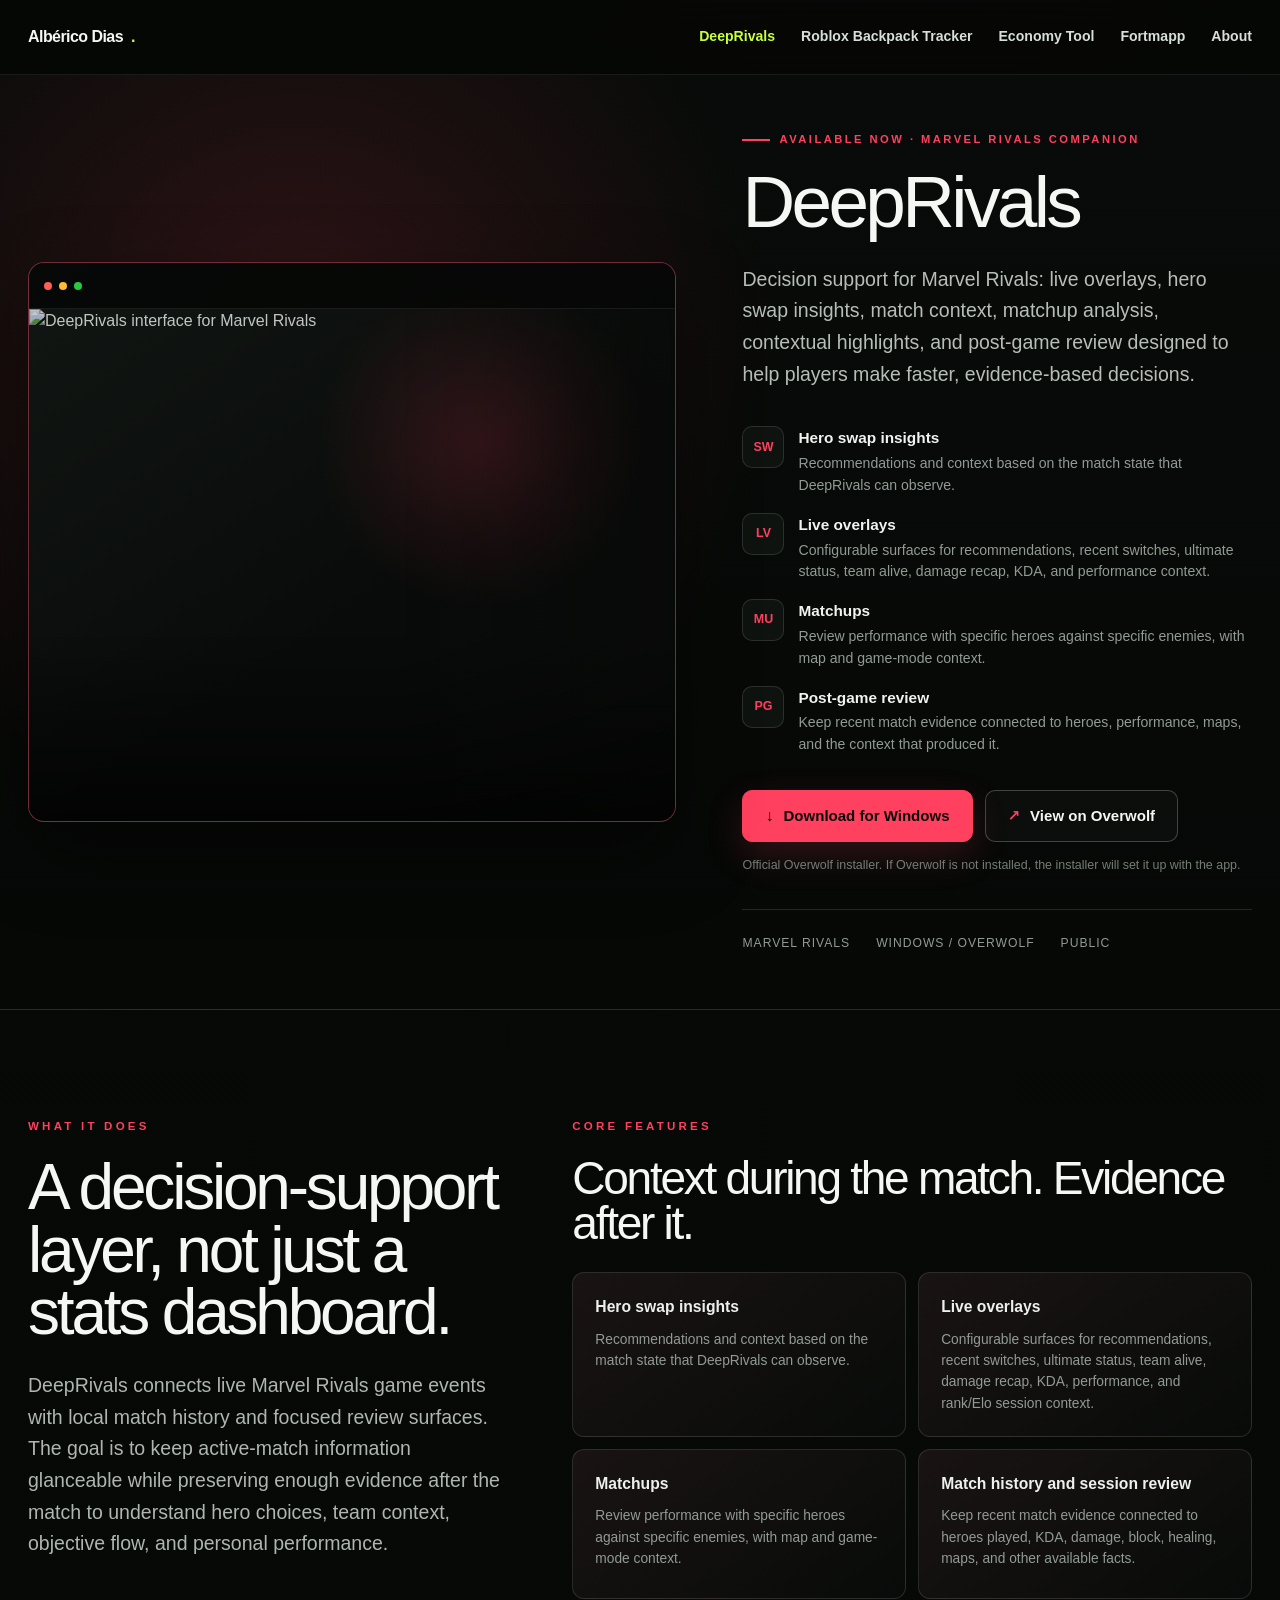
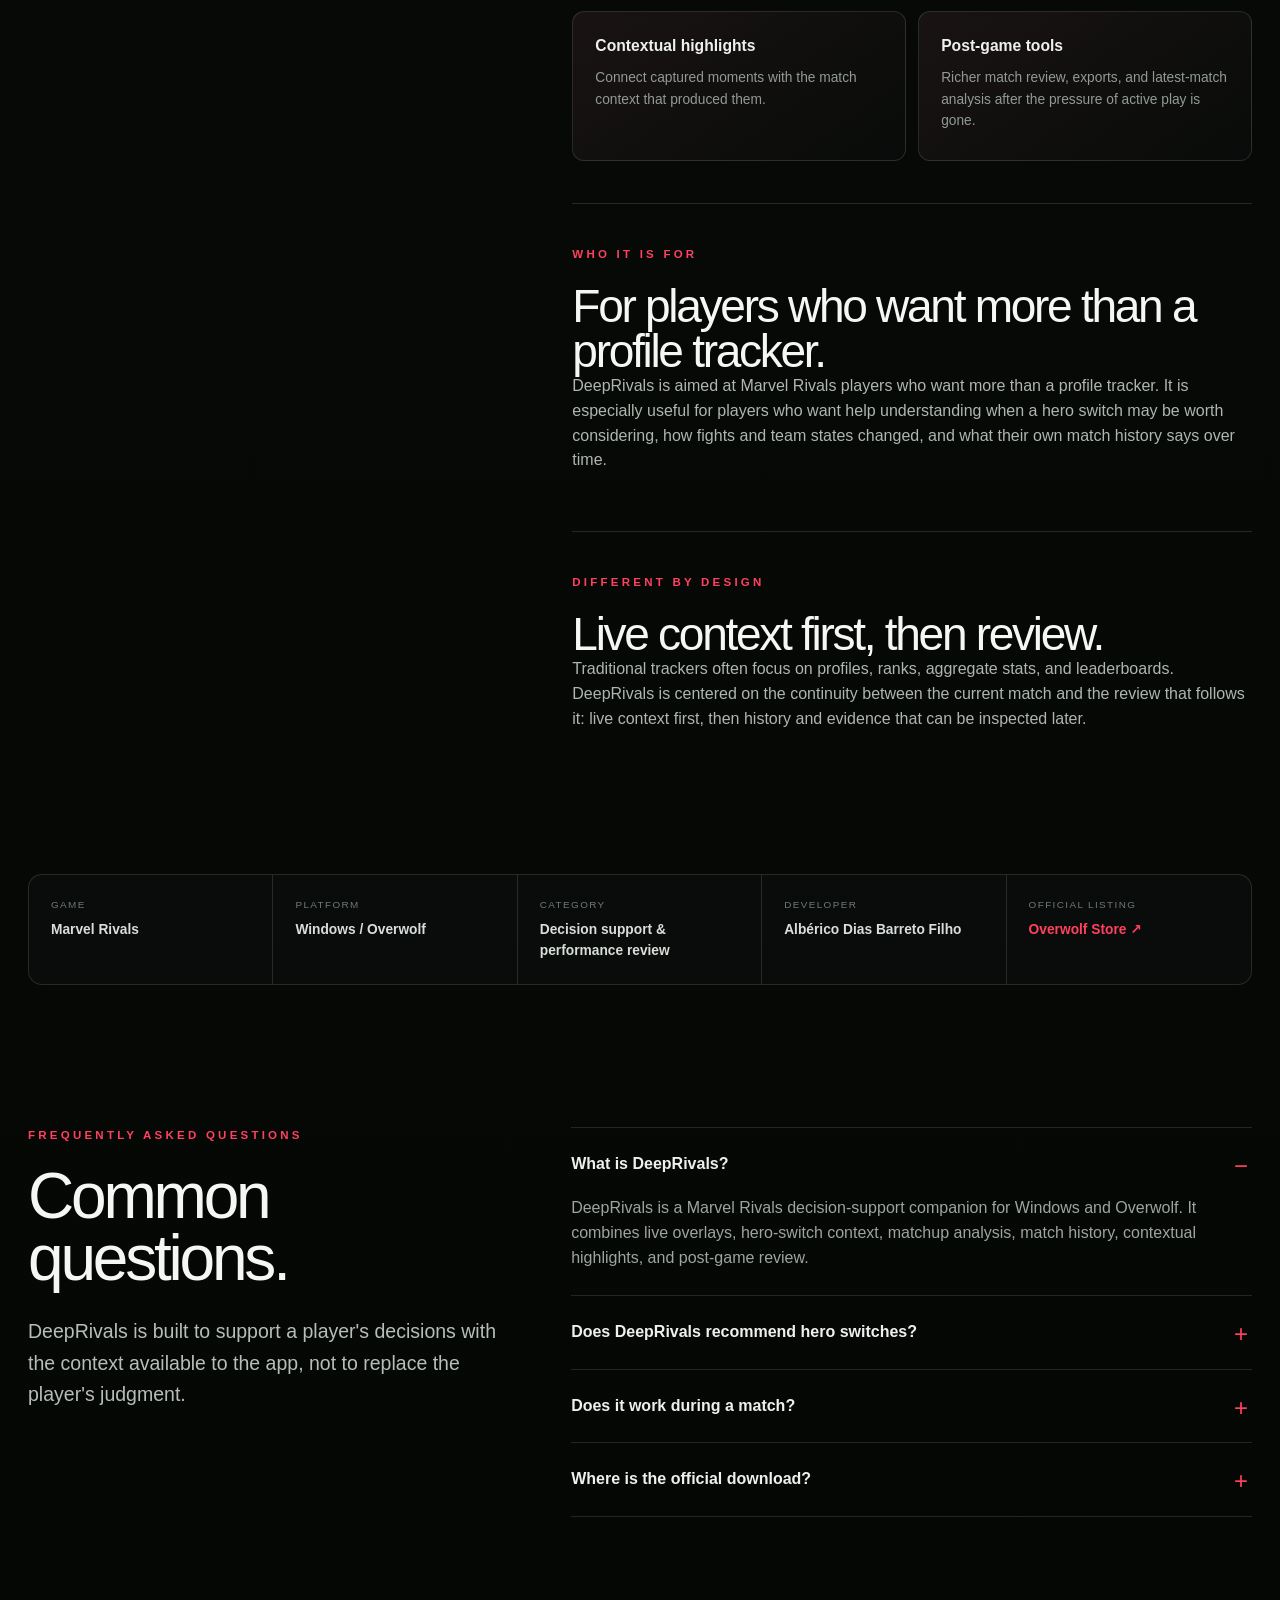
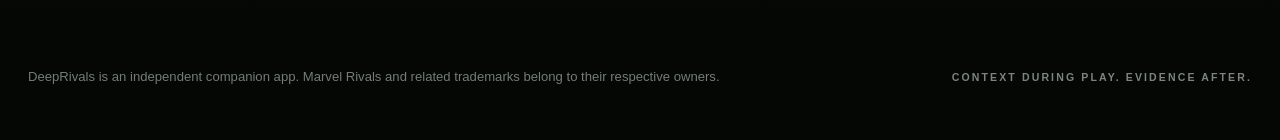
==== commit 6f3c03c6: "Use real DeepRivals store screenshot in spotlight" ====
--- a/deeprivals/index.html
+++ b/deeprivals/index.html
@@ -58,25 +58,11 @@
   <main>
     <section class="product-hero">
       <div class="container">
-        <div class="product-visual" aria-label="DeepRivals interface concept preview">
+        <div class="product-visual has-image" aria-label="DeepRivals interface preview">
           <div class="browser-bar" aria-hidden="true">
             <span class="browser-dot"></span><span class="browser-dot"></span><span class="browser-dot"></span>
           </div>
-          <div class="product-visual__mock" aria-hidden="true">
-            <div class="mock-nav">
-              <div class="mock-logo"></div>
-              <span></span><span></span><span></span><span></span>
-            </div>
-            <div class="mock-main">
-              <div class="mock-heading"></div>
-              <div class="mock-sub"></div>
-              <div class="mock-grid">
-                <div class="mock-card"></div>
-                <div class="mock-card"></div>
-                <div class="mock-card"></div>
-              </div>
-            </div>
-          </div>
+          <img class="product-shot" src="https://console-apps.overwolf.com/prod/apps/fipjbdjlcobbgcmcecmlcdehcepalohfbnfijgnb/assets/7e1cc14d-acac-402e-a630-c9268d79d99b.jpg" alt="DeepRivals interface for Marvel Rivals">
         </div>
 
         <div class="product-copy">
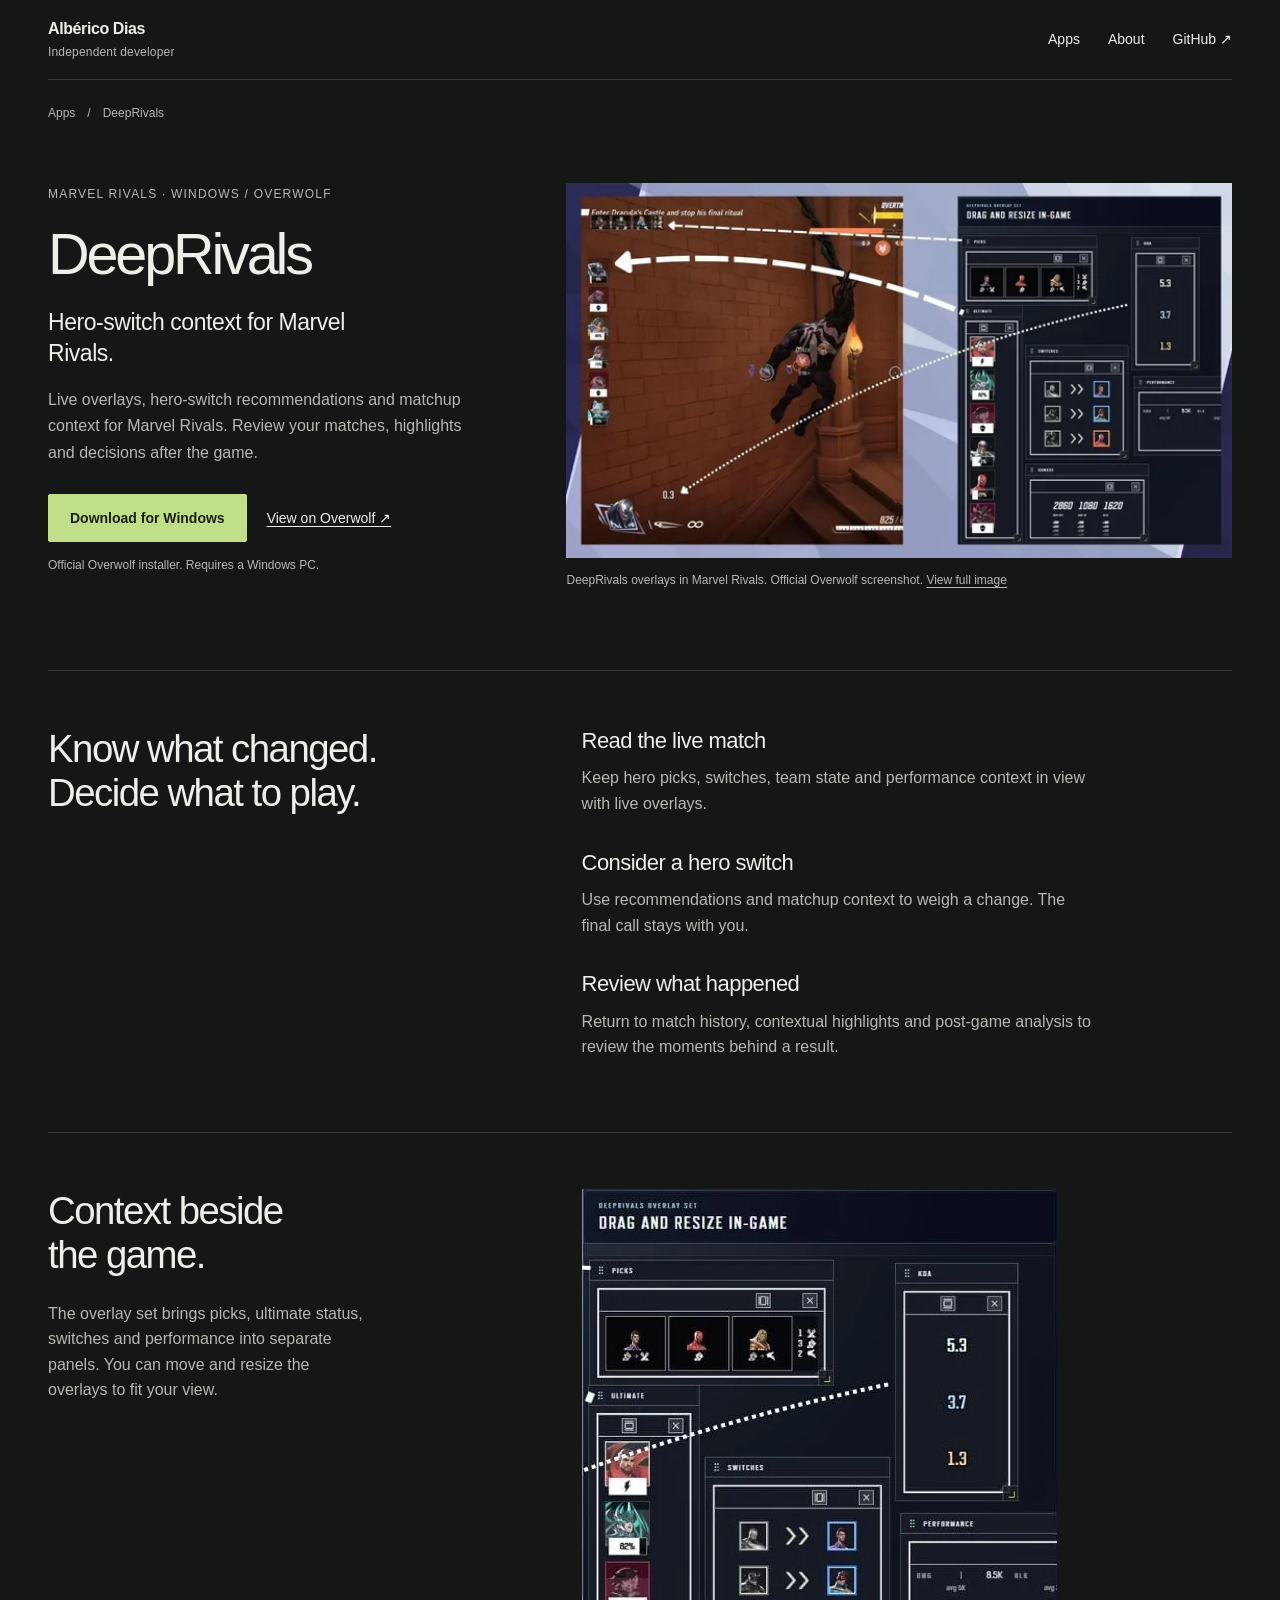
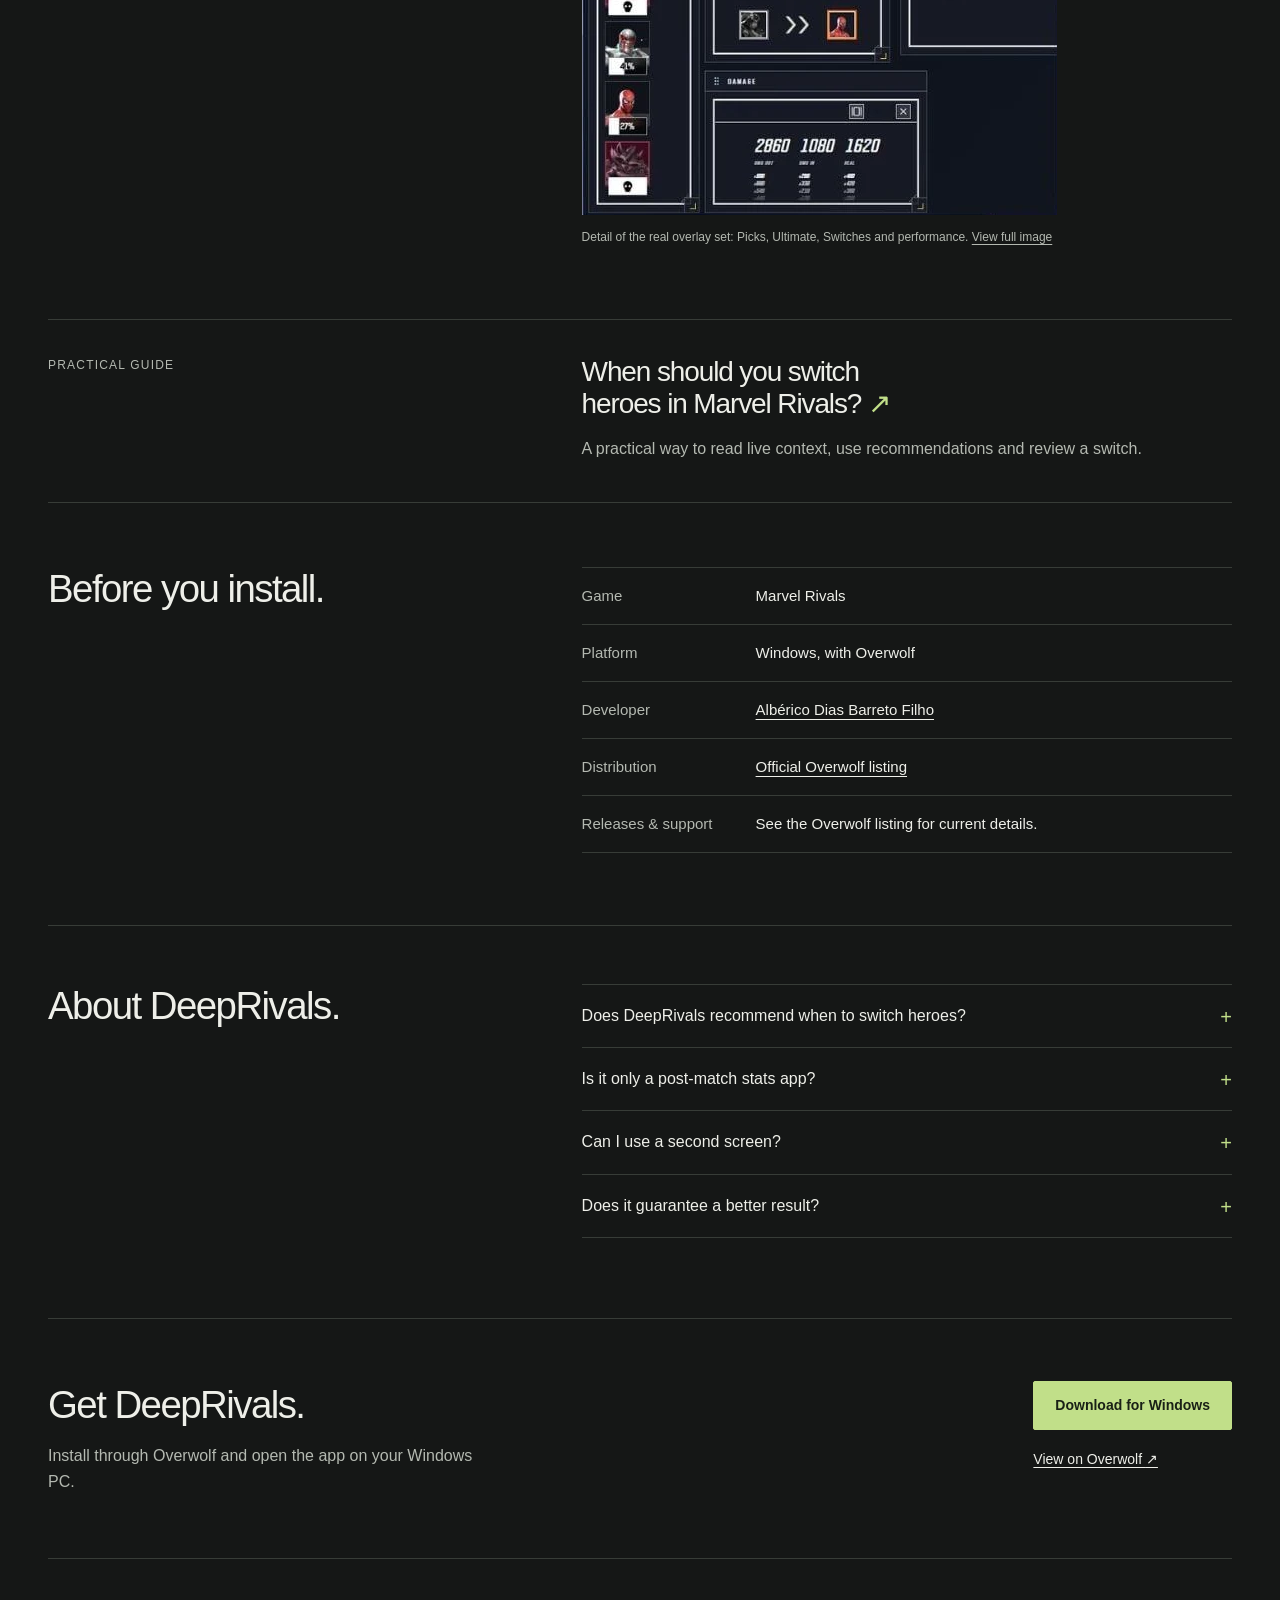
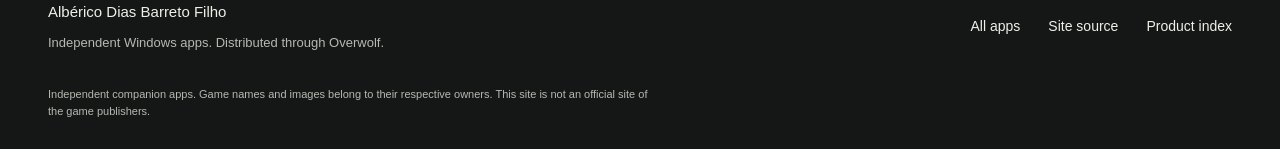
==== commit da23fb7a: "Redesign product site around real apps and official downloads" ====
--- a/deeprivals/index.html
+++ b/deeprivals/index.html
@@ -1,188 +1,340 @@
 <!doctype html>
 <html lang="en">
-<head>
-  <meta charset="utf-8">
-  <meta name="viewport" content="width=device-width, initial-scale=1">
-  <title>DeepRivals — Marvel Rivals decision support companion</title>
-  <meta name="description" content="DeepRivals is a Marvel Rivals companion app for Windows and Overwolf with hero swap insights, live overlays, matchup analysis, match history, contextual highlights, and post-game review.">
-  <link rel="canonical" href="https://albericod.github.io/deeprivals/">
-  <meta property="og:type" content="website">
-  <meta property="og:title" content="DeepRivals — Marvel Rivals decision support companion">
-  <meta property="og:description" content="Hero swap insights, live overlays, matchup analysis, contextual highlights, match history, and post-game review for Marvel Rivals.">
-  <meta property="og:url" content="https://albericod.github.io/deeprivals/">
-  <link rel="stylesheet" href="/styles.css">
-  <script type="application/ld+json">
-  {
-    "@context": "https://schema.org",
-    "@graph": [
+  <head>
+    <meta charset="utf-8" />
+    <meta name="viewport" content="width=device-width, initial-scale=1" />
+    <title>DeepRivals: Marvel Rivals hero recommendations &amp; overlay</title>
+    <meta
+      name="description"
+      content="Live overlays, hero-switch recommendations and matchup context for Marvel Rivals. Review your matches, highlights and decisions after the game."
+    />
+    <meta name="author" content="Albérico Dias Barreto Filho" />
+    <meta name="theme-color" content="#151716" />
+    <link rel="canonical" href="https://albericod.github.io/deeprivals/" />
+    <link rel="icon" href="/favicon.svg" type="image/svg+xml" />
+    <link rel="icon" href="/favicon.ico" sizes="32x32" />
+    <link rel="stylesheet" href="/styles.css" />
+    <meta property="og:type" content="website" />
+    <meta property="og:site_name" content="Albérico Dias | Independent gaming apps" />
+    <meta
+      property="og:title"
+      content="DeepRivals: Marvel Rivals hero recommendations &amp; overlay"
+    />
+    <meta
+      property="og:description"
+      content="Live overlays, hero-switch recommendations and matchup context for Marvel Rivals. Review your matches, highlights and decisions after the game."
+    />
+    <meta property="og:url" content="https://albericod.github.io/deeprivals/" />
+    <meta
+      property="og:image"
+      content="https://albericod.github.io/assets/screenshots/deeprivals-1200.jpg"
+    />
+    <meta property="og:image:width" content="1200" />
+    <meta property="og:image:height" content="675" />
+    <meta
+      property="og:image:alt"
+      content="DeepRivals in-game overlays beside the Picks, Ultimate, Switches and performance panels"
+    />
+    <meta name="twitter:card" content="summary_large_image" />
+    <script type="application/ld+json">
       {
-        "@type": "SoftwareApplication",
-        "name": "DeepRivals",
-        "url": "https://albericod.github.io/deeprivals/",
-        "downloadUrl": "https://download.overwolf.com/install/Download?Name=DeepRivals&ExtensionId=fipjbdjlcobbgcmcecmlcdehcepalohfbnfijgnb&Channel=website&utm_source=albericod_github_pages&utm_medium=owned_site&utm_campaign=deeprivals",
-        "sameAs": ["https://www.overwolf.com/app/alberico_dias_barreto_filho-deeprivals"],
-        "applicationCategory": "GameApplication",
-        "operatingSystem": "Windows",
-        "isAccessibleForFree": true,
-        "description": "Decision support companion for Marvel Rivals with hero swap insights, live overlays, matchup analysis, contextual highlights, match history, and post-game review.",
-        "author": {"@type": "Person", "name": "Albérico Dias Barreto Filho", "url": "https://albericod.github.io/"},
-        "about": {"@type": "VideoGame", "name": "Marvel Rivals"},
-        "offers": {"@type": "Offer", "price": "0", "priceCurrency": "USD"}
-      },
-      {
-        "@type": "FAQPage",
-        "mainEntity": [
-          {"@type": "Question", "name": "What is DeepRivals?", "acceptedAnswer": {"@type": "Answer", "text": "DeepRivals is a Marvel Rivals decision-support companion that connects live match context with overlays, hero-switch insights, match history, matchup review, and post-game analysis."}},
-          {"@type": "Question", "name": "Does DeepRivals recommend hero switches?", "acceptedAnswer": {"@type": "Answer", "text": "DeepRivals uses available live match context, hero swaps, team status, and performance evidence to surface hero-switch recommendations and related context."}},
-          {"@type": "Question", "name": "Where can I download DeepRivals?", "acceptedAnswer": {"@type": "Answer", "text": "DeepRivals is available for Windows through the official Overwolf installer and Overwolf Store."}}
+        "@context": "https://schema.org",
+        "@graph": [
+          {
+            "@type": "Person",
+            "@id": "https://albericod.github.io/#alberico",
+            "name": "Albérico Dias Barreto Filho",
+          "alternateName": "AlbericoD",
+            "url": "https://albericod.github.io/#about",
+            "sameAs": ["https://github.com/AlbericoD"],
+            "jobTitle": "Independent software developer"
+          },
+          {
+            "@type": "WebSite",
+            "@id": "https://albericod.github.io/#website",
+            "url": "https://albericod.github.io/",
+            "name": "Albérico Dias Barreto Filho | Independent gaming apps",
+            "publisher": {
+              "@id": "https://albericod.github.io/#alberico"
+            },
+            "inLanguage": "en"
+          },
+          {
+            "@type": "SoftwareApplication",
+            "@id": "https://albericod.github.io/deeprivals/#app",
+            "name": "DeepRivals",
+            "url": "https://albericod.github.io/deeprivals/",
+            "description": "Live overlays, hero-switch recommendations and matchup context for Marvel Rivals. Review your matches, highlights and decisions after the game.",
+            "operatingSystem": "Windows",
+            "softwareRequirements": "Overwolf",
+            "applicationCategory": "GameApplication",
+            "author": {
+              "@id": "https://albericod.github.io/#alberico"
+            },
+            "publisher": {
+              "@id": "https://albericod.github.io/#alberico"
+            },
+            "about": {
+              "@type": "VideoGame",
+              "name": "Marvel Rivals"
+            },
+            "sameAs": ["https://www.overwolf.com/app/alberico_dias_barreto_filho-deeprivals"],
+            "downloadUrl": "https://download.overwolf.com/install/Download?Name=DeepRivals&ExtensionId=fipjbdjlcobbgcmcecmlcdehcepalohfbnfijgnb&Channel=website&utm_source=albericod_github_pages&utm_medium=owned_site&utm_campaign=deeprivals",
+            "installUrl": "https://download.overwolf.com/install/Download?Name=DeepRivals&ExtensionId=fipjbdjlcobbgcmcecmlcdehcepalohfbnfijgnb&Channel=website&utm_source=albericod_github_pages&utm_medium=owned_site&utm_campaign=deeprivals",
+            "screenshot": "https://albericod.github.io/assets/screenshots/deeprivals-1200.jpg",
+            "featureList": [
+              "Read the live match: Keep hero picks, switches, team state and performance context in view with live overlays.",
+              "Consider a hero switch: Use recommendations and matchup context to weigh a change. The final call stays with you.",
+              "Review what happened: Return to match history, contextual highlights and post-game analysis to review the moments behind a result."
+            ]
+          }
         ]
       }
-    ]
-  }
-  </script>
-</head>
-<body class="app-page theme-deeprivals">
-  <header class="site-header">
-    <div class="container">
-      <a class="brand" href="/">Albérico Dias</a>
-      <nav aria-label="Primary navigation">
-        <a href="/deeprivals/" aria-current="page">DeepRivals</a>
-        <a href="/roblox-backpack-tracker/">Roblox Backpack Tracker</a>
-        <a href="/economy-tool/">Economy Tool</a>
-        <a href="/fortmapp/">Fortmapp</a>
-        <a href="/#about">About</a>
+    </script>
+    <script src="/site.js" defer></script>
+  </head>
+  <body>
+    <a class="skip-link" href="#main">Skip to content</a>
+    <header class="site-header wrap">
+      <a class="wordmark" href="/">Albérico Dias<span>Independent developer</span></a>
+      <nav aria-label="Main navigation">
+        <a href="/#apps">Apps</a><a href="/#about">About</a
+        ><a href="https://github.com/AlbericoD">GitHub <span aria-hidden="true">↗</span></a>
       </nav>
-    </div>
-  </header>
-
-  <main>
-    <section class="product-hero">
-      <div class="container">
-        <div class="product-visual has-image" aria-label="DeepRivals interface preview">
-          <div class="browser-bar" aria-hidden="true">
-            <span class="browser-dot"></span><span class="browser-dot"></span><span class="browser-dot"></span>
-          </div>
-          <img class="product-shot" src="https://console-apps.overwolf.com/prod/apps/fipjbdjlcobbgcmcecmlcdehcepalohfbnfijgnb/assets/7e1cc14d-acac-402e-a630-c9268d79d99b.jpg" alt="DeepRivals interface for Marvel Rivals">
-        </div>
-
-        <div class="product-copy">
-          <div class="status-line">Available now · Marvel Rivals companion</div>
-          <h1>DeepRivals</h1>
-          <p class="lead">Decision support for Marvel Rivals: live overlays, hero swap insights, match context, matchup analysis, contextual highlights, and post-game review designed to help players make faster, evidence-based decisions.</p>
-
-          <div class="product-highlights">
-            <div class="product-highlight">
-              <div class="product-highlight__icon">SW</div>
-              <div><strong>Hero swap insights</strong><p>Recommendations and context based on the match state that DeepRivals can observe.</p></div>
-            </div>
-            <div class="product-highlight">
-              <div class="product-highlight__icon">LV</div>
-              <div><strong>Live overlays</strong><p>Configurable surfaces for recommendations, recent switches, ultimate status, team alive, damage recap, KDA, and performance context.</p></div>
-            </div>
-            <div class="product-highlight">
-              <div class="product-highlight__icon">MU</div>
-              <div><strong>Matchups</strong><p>Review performance with specific heroes against specific enemies, with map and game-mode context.</p></div>
-            </div>
-            <div class="product-highlight">
-              <div class="product-highlight__icon">PG</div>
-              <div><strong>Post-game review</strong><p>Keep recent match evidence connected to heroes, performance, maps, and the context that produced it.</p></div>
-            </div>
-          </div>
-
+    </header>
+    <main id="main" class="wrap" tabindex="-1">
+      <nav class="breadcrumb" aria-label="Breadcrumb">
+        <a href="/#apps">Apps</a><span aria-hidden="true">/</span
+        ><span aria-current="page">DeepRivals</span>
+      </nav>
+      <section class="product-hero product-deeprivals" aria-labelledby="product-title">
+        <div class="product-hero-copy">
+          <p class="eyebrow">Marvel Rivals · Windows / Overwolf</p>
+          <h1 id="product-title">DeepRivals</h1>
+          <p class="product-job">Hero-switch context for Marvel Rivals.</p>
+          <p class="lead">
+            Live overlays, hero-switch recommendations and matchup context for Marvel Rivals. Review
+            your matches, highlights and decisions after the game.
+          </p>
           <div class="actions">
-            <a class="button primary download" href="https://download.overwolf.com/install/Download?Name=DeepRivals&amp;ExtensionId=fipjbdjlcobbgcmcecmlcdehcepalohfbnfijgnb&amp;Channel=website&amp;utm_source=albericod_github_pages&amp;utm_medium=owned_site&amp;utm_campaign=deeprivals">Download for Windows</a>
-            <a class="button store" href="https://www.overwolf.com/app/alberico_dias_barreto_filho-deeprivals">View on Overwolf</a>
-          </div>
-          <p class="action-note">Official Overwolf installer. If Overwolf is not installed, the installer will set it up with the app.</p>
-
-          <div class="product-trust">
-            <span>Marvel Rivals</span><span>Windows / Overwolf</span><span>Public</span>
-          </div>
-        </div>
-      </div>
-    </section>
-
-    <section class="product-body">
-      <div class="container">
-        <div class="product-body__grid">
-          <div class="product-body__intro">
-            <p class="eyebrow">What it does</p>
-            <h2>A decision-support layer, not just a stats dashboard.</h2>
-            <p class="lead">DeepRivals connects live Marvel Rivals game events with local match history and focused review surfaces. The goal is to keep active-match information glanceable while preserving enough evidence after the match to understand hero choices, team context, objective flow, and personal performance.</p>
-          </div>
-
-          <div class="product-sections">
-            <section class="product-section">
-              <p class="eyebrow">Core features</p>
-              <h2>Context during the match. Evidence after it.</h2>
-              <div class="feature-grid">
-                <article class="feature-item"><strong>Hero swap insights</strong><p>Recommendations and context based on the match state that DeepRivals can observe.</p></article>
-                <article class="feature-item"><strong>Live overlays</strong><p>Configurable surfaces for recommendations, recent switches, ultimate status, team alive, damage recap, KDA, performance, and rank/Elo session context.</p></article>
-                <article class="feature-item"><strong>Matchups</strong><p>Review performance with specific heroes against specific enemies, with map and game-mode context.</p></article>
-                <article class="feature-item"><strong>Match history and session review</strong><p>Keep recent match evidence connected to heroes played, KDA, damage, block, healing, maps, and other available facts.</p></article>
-                <article class="feature-item"><strong>Contextual highlights</strong><p>Connect captured moments with the match context that produced them.</p></article>
-                <article class="feature-item"><strong>Post-game tools</strong><p>Richer match review, exports, and latest-match analysis after the pressure of active play is gone.</p></article>
-              </div>
-            </section>
-
-            <section class="product-section">
-              <p class="eyebrow">Who it is for</p>
-              <h2>For players who want more than a profile tracker.</h2>
-              <p>DeepRivals is aimed at Marvel Rivals players who want more than a profile tracker. It is especially useful for players who want help understanding when a hero switch may be worth considering, how fights and team states changed, and what their own match history says over time.</p>
-            </section>
-
-            <section class="product-section">
-              <p class="eyebrow">Different by design</p>
-              <h2>Live context first, then review.</h2>
-              <p>Traditional trackers often focus on profiles, ranks, aggregate stats, and leaderboards. DeepRivals is centered on the continuity between the current match and the review that follows it: live context first, then history and evidence that can be inspected later.</p>
-            </section>
-          </div>
-        </div>
-
-        <div class="fact-rail" aria-label="DeepRivals facts">
-          <div class="fact-rail__item"><small>Game</small><strong>Marvel Rivals</strong></div>
-          <div class="fact-rail__item"><small>Platform</small><strong>Windows / Overwolf</strong></div>
-          <div class="fact-rail__item"><small>Category</small><strong>Decision support &amp; performance review</strong></div>
-          <div class="fact-rail__item"><small>Developer</small><strong>Albérico Dias Barreto Filho</strong></div>
-          <div class="fact-rail__item"><small>Official listing</small><strong><a href="https://www.overwolf.com/app/alberico_dias_barreto_filho-deeprivals">Overwolf Store ↗</a></strong></div>
-        </div>
-      </div>
-    </section>
-
-    <section class="app-faq">
-      <div class="container faq-shell">
-        <div class="faq-copy">
-          <p class="eyebrow">Frequently asked questions</p>
-          <h2>Common questions.</h2>
-          <p class="lead">DeepRivals is built to support a player's decisions with the context available to the app, not to replace the player's judgment.</p>
-        </div>
+            <a
+              class="button"
+              href="https://download.overwolf.com/install/Download?Name=DeepRivals&amp;ExtensionId=fipjbdjlcobbgcmcecmlcdehcepalohfbnfijgnb&amp;Channel=website&amp;utm_source=albericod_github_pages&amp;utm_medium=owned_site&amp;utm_campaign=deeprivals"
+              data-event="download_click"
+              data-app="deeprivals"
+              data-placement="hero"
+              >Download for Windows</a
+            ><a
+              class="text-link"
+              href="https://www.overwolf.com/app/alberico_dias_barreto_filho-deeprivals"
+              data-event="store_click"
+              data-app="deeprivals"
+              data-placement="hero"
+              >View on Overwolf <span aria-hidden="true">↗</span></a
+            >
+          </div>
+          <p class="install-note">Official Overwolf installer. Requires a Windows PC.</p>
+        </div>
+        <figure class="product-figure figure-deeprivals">
+          <a
+            class="image-link"
+            href="/assets/screenshots/deeprivals-1200.jpg"
+            aria-label="View full DeepRivals screenshot"
+          >
+            <img
+              src="/assets/screenshots/deeprivals-1200.webp"
+              srcset="
+                /assets/screenshots/deeprivals-640.webp   640w,
+                /assets/screenshots/deeprivals-960.webp   960w,
+                /assets/screenshots/deeprivals-1200.webp 1200w
+              "
+              sizes="(max-width: 767px) calc(100vw - 40px), 60vw"
+              width="1200"
+              height="675"
+              alt="DeepRivals in-game overlays beside the Picks, Ultimate, Switches and performance panels"
+              fetchpriority="high"
+              decoding="async"
+            />
+          </a>
+          <figcaption>
+            DeepRivals overlays in Marvel Rivals. Official Overwolf screenshot.
+            <a href="/assets/screenshots/deeprivals-1200.jpg">View full image</a>
+          </figcaption>
+        </figure>
+      </section>
+      <section class="capabilities section-grid" aria-labelledby="capabilities-title">
+        <div><h2 id="capabilities-title">Know what changed. Decide what to play.</h2></div>
+        <div class="feature-list">
+          <section>
+            <h3>Read the live match</h3>
+            <p>
+              Keep hero picks, switches, team state and performance context in view with live
+              overlays.
+            </p>
+          </section>
+          <section>
+            <h3>Consider a hero switch</h3>
+            <p>
+              Use recommendations and matchup context to weigh a change. The final call stays with
+              you.
+            </p>
+          </section>
+          <section>
+            <h3>Review what happened</h3>
+            <p>
+              Return to match history, contextual highlights and post-game analysis to review the
+              moments behind a result.
+            </p>
+          </section>
+        </div>
+      </section>
+      <section class="product-detail section-grid">
+        <div class="detail-copy">
+          <h2>Context beside the game.</h2>
+          <p>
+            The overlay set brings picks, ultimate status, switches and performance into separate
+            panels. You can move and resize the overlays to fit your view.
+          </p>
+        </div>
+        <figure class="product-figure detail-figure figure-deeprivals">
+          <a
+            class="image-link"
+            href="/assets/screenshots/deeprivals-1200.jpg"
+            aria-label="View full DeepRivals screenshot"
+          >
+            <img
+              src="/assets/screenshots/deeprivals-detail-475.webp"
+              srcset="/assets/screenshots/deeprivals-detail-475.webp 475w"
+              sizes="(max-width: 767px) calc(100vw - 40px), 60vw"
+              width="475"
+              height="626"
+              alt="DeepRivals overlay set with Picks, Ultimate, Switches and performance panels"
+              loading="lazy"
+              decoding="async"
+            />
+          </a>
+          <figcaption>
+            Detail of the real overlay set: Picks, Ultimate, Switches and performance.
+            <a href="/assets/screenshots/deeprivals-1200.jpg">View full image</a>
+          </figcaption>
+        </figure>
+      </section>
+      <aside class="guide-link">
+        <p class="eyebrow">Practical guide</p>
+        <div>
+          <h2>
+            <a href="/deeprivals/marvel-rivals-hero-switch-recommendations/"
+              >When should you switch heroes in Marvel Rivals? <span aria-hidden="true">↗</span></a
+            >
+          </h2>
+          <p>A practical way to read live context, use recommendations and review a switch.</p>
+        </div>
+      </aside>
+      <section class="section-grid facts-section" aria-labelledby="facts-title">
+        <div><h2 id="facts-title">Before you install.</h2></div>
+        <dl class="facts">
+          <div>
+            <dt>Game</dt>
+            <dd>Marvel Rivals</dd>
+          </div>
+          <div>
+            <dt>Platform</dt>
+            <dd>Windows, with Overwolf</dd>
+          </div>
+          <div>
+            <dt>Developer</dt>
+            <dd><a href="/#about">Albérico Dias Barreto Filho</a></dd>
+          </div>
+          <div>
+            <dt>Distribution</dt>
+            <dd>
+              <a
+                href="https://www.overwolf.com/app/alberico_dias_barreto_filho-deeprivals"
+                data-event="store_click"
+                data-app="deeprivals"
+                data-placement="facts"
+                >Official Overwolf listing</a
+              >
+            </dd>
+          </div>
+          <div>
+            <dt>Releases &amp; support</dt>
+            <dd>See the Overwolf listing for current details.</dd>
+          </div>
+        </dl>
+      </section>
+      <section class="section-grid faq-section" aria-labelledby="faq-title">
+        <div><h2 id="faq-title">About DeepRivals.</h2></div>
         <div class="faq-list">
-          <details open>
-            <summary>What is DeepRivals?</summary>
-            <p>DeepRivals is a Marvel Rivals decision-support companion for Windows and Overwolf. It combines live overlays, hero-switch context, matchup analysis, match history, contextual highlights, and post-game review.</p>
+          <details>
+            <summary>Does DeepRivals recommend when to switch heroes?</summary>
+            <p>
+              DeepRivals provides hero-switch recommendations using the match context available to
+              the app. Treat a recommendation as decision support: your role, coordination and
+              comfort with a hero still matter.
+            </p>
           </details>
           <details>
-            <summary>Does DeepRivals recommend hero switches?</summary>
-            <p>Yes. It can surface recommendations using the live match context, hero swaps, team state, and performance evidence available to the app. It is designed to support a player's decision rather than replace it.</p>
+            <summary>Is it only a post-match stats app?</summary>
+            <p>
+              No. DeepRivals combines live overlays and hero-switch context with match history,
+              matchup analysis, contextual highlights and post-game review.
+            </p>
           </details>
           <details>
-            <summary>Does it work during a match?</summary>
-            <p>Yes. DeepRivals includes configurable in-game overlays and companion views intended to stay compact and glanceable while you play.</p>
+            <summary>Can I use a second screen?</summary>
+            <p>
+              DeepRivals includes a live dashboard that can sit beside the game, as well as overlays
+              for the game itself.
+            </p>
           </details>
           <details>
-            <summary>Where is the official download?</summary>
-            <p>DeepRivals is publicly available through Overwolf. The primary button on this page uses Overwolf's official Windows installer; the secondary button opens the canonical Overwolf Store listing.</p>
+            <summary>Does it guarantee a better result?</summary>
+            <p>
+              No. A recommendation reflects available context, not a guaranteed outcome. You remain
+              responsible for the decision and the play.
+            </p>
           </details>
         </div>
+      </section>
+      <section class="download-section" aria-labelledby="download-title">
+        <div>
+          <h2 id="download-title">Get DeepRivals.</h2>
+          <p>Install through Overwolf and open the app on your Windows PC.</p>
+        </div>
+        <div class="actions">
+          <a
+            class="button"
+            href="https://download.overwolf.com/install/Download?Name=DeepRivals&amp;ExtensionId=fipjbdjlcobbgcmcecmlcdehcepalohfbnfijgnb&amp;Channel=website&amp;utm_source=albericod_github_pages&amp;utm_medium=owned_site&amp;utm_campaign=deeprivals"
+            data-event="download_click"
+            data-app="deeprivals"
+            data-placement="final"
+            >Download for Windows</a
+          ><a
+            class="text-link"
+            href="https://www.overwolf.com/app/alberico_dias_barreto_filho-deeprivals"
+            data-event="store_click"
+            data-app="deeprivals"
+            data-placement="final"
+            >View on Overwolf <span aria-hidden="true">↗</span></a
+          >
+        </div>
+      </section>
+    </main>
+    <footer class="site-footer wrap">
+      <div>
+        <a class="footer-name" href="/#about">Albérico Dias Barreto Filho</a>
+        <p>Independent Windows apps. Distributed through Overwolf.</p>
       </div>
-    </section>
-  </main>
-
-  <footer class="site-footer">
-    <div class="container footer-row">
-      <span>DeepRivals is an independent companion app. Marvel Rivals and related trademarks belong to their respective owners.</span>
-      <span class="footer-note">Context during play. Evidence after.</span>
-    </div>
-  </footer>
-</body>
+      <nav aria-label="Footer navigation">
+        <a href="/#apps">All apps</a
+        ><a href="https://github.com/AlbericoD/AlbericoD.github.io">Site source</a
+        ><a href="/llms.txt">Product index</a>
+      </nav>
+      <p class="legal">
+        Independent companion apps. Game names and images belong to their respective owners. This
+        site is not an official site of the game publishers.
+      </p>
+    </footer>
+  </body>
 </html>
--- a/styles.css
+++ b/styles.css
@@ -1,1256 +1,957 @@
+/* Native CSS. Editorial layout; no runtime layout or animation dependencies. */
 :root {
   color-scheme: dark;
-  --bg: #060806;
-  --bg-soft: #0a0d0b;
-  --surface: #0d110f;
-  --surface-2: #111613;
-  --surface-3: #171d19;
-  --text: #f5f7f4;
-  --soft: #c8cec8;
-  --muted: #8d968f;
-  --line: rgba(255, 255, 255, 0.12);
-  --line-strong: rgba(255, 255, 255, 0.22);
-  --lime: #c8ff3d;
-  --lime-dim: rgba(200, 255, 61, 0.16);
-  --lime-text: #101500;
-  --max: 1440px;
-  --copy: 760px;
-  --radius: 18px;
-  --shadow: 0 30px 80px rgba(0, 0, 0, 0.42);
-  --app: var(--lime);
-  --app-soft: var(--lime-dim);
-}
-
-.theme-deeprivals {
-  --app: #ff405e;
-  --app-soft: rgba(255, 64, 94, 0.17);
-}
-
-.theme-roblox {
-  --app: #c8ff3d;
-  --app-soft: rgba(200, 255, 61, 0.17);
-}
-
-.theme-economy {
-  --app: #ffbc45;
-  --app-soft: rgba(255, 188, 69, 0.17);
-}
-
-.theme-fortmapp {
-  --app: #a96dff;
-  --app-soft: rgba(169, 109, 255, 0.17);
-}
-
-* { box-sizing: border-box; }
-
-html {
-  scroll-behavior: smooth;
-  background: var(--bg);
-}
-
+  --background: #151716;
+  --surface: #1c1f1d;
+  --text: #eeefe9;
+  --muted: #b4b9b1;
+  --line: #373c37;
+  --accent: #c1df89;
+  --page-width: 1320px;
+  font-family: 'Segoe UI', Arial, sans-serif;
+  font-synthesis: none;
+  font-size: 16px;
+  line-height: 1.6;
+  background: var(--background);
+  color: var(--text);
+}
+* {
+  box-sizing: border-box;
+}
 body {
   margin: 0;
-  min-height: 100vh;
-  overflow-x: hidden;
-  background:
-    radial-gradient(circle at 70% -10%, rgba(200, 255, 61, 0.055), transparent 32rem),
-    linear-gradient(180deg, #060806 0%, #070907 55%, #050705 100%);
-  color: var(--text);
-  font-family: Inter, "Helvetica Neue", Helvetica, Arial, ui-sans-serif, system-ui, sans-serif;
-  line-height: 1.55;
-  text-rendering: optimizeLegibility;
-}
-
-body::before {
-  content: "";
-  position: fixed;
-  inset: 0;
-  z-index: -1;
-  pointer-events: none;
-  opacity: 0.24;
-  background-image:
-    linear-gradient(rgba(255,255,255,0.018) 1px, transparent 1px),
-    linear-gradient(90deg, rgba(255,255,255,0.018) 1px, transparent 1px);
-  background-size: 56px 56px;
-  mask-image: linear-gradient(to bottom, black, transparent 78%);
-}
-
-::selection {
-  background: var(--lime);
-  color: var(--lime-text);
-}
-
+}
+img {
+  display: block;
+  width: 100%;
+  height: auto;
+}
 a {
   color: inherit;
-  text-underline-offset: 3px;
-}
-
-img {
+  text-underline-offset: 0.24em;
+  text-decoration-thickness: 1px;
+}
+a:hover {
+  color: var(--accent);
+}
+a,
+button,
+summary {
+  -webkit-tap-highlight-color: transparent;
+}
+a:focus-visible,
+summary:focus-visible {
+  outline: 2px solid var(--accent);
+  outline-offset: 5px;
+}
+:target {
+  scroll-margin-top: 24px;
+}
+::selection {
+  color: var(--background);
+  background: var(--accent);
+}
+p,
+h1,
+h2,
+h3,
+figure,
+dl {
+  margin: 0;
+}
+h1,
+h2,
+h3 {
+  font-weight: 500;
+  text-wrap: balance;
+}
+h1 {
+  font-size: clamp(2.75rem, 4.5vw, 4.75rem);
+  line-height: 1.03;
+  letter-spacing: -0.055em;
+}
+h2 {
+  font-size: clamp(2rem, 3vw, 3rem);
+  line-height: 1.14;
+  letter-spacing: -0.04em;
+}
+h3 {
+  font-size: 1.4rem;
+  line-height: 1.3;
+  letter-spacing: -0.025em;
+}
+p {
+  color: var(--muted);
+}
+.wrap {
+  width: min(calc(100% - 96px), var(--page-width));
+  margin-inline: auto;
+}
+.skip-link {
+  position: fixed;
+  top: 12px;
+  left: 12px;
+  transform: translateY(-180%);
+  padding: 12px 20px;
+  background: var(--accent);
+  color: var(--background);
+  z-index: 2;
+}
+.skip-link:focus {
+  transform: none;
+  color: var(--background);
+}
+.site-header {
+  display: flex;
+  justify-content: space-between;
+  align-items: center;
+  min-height: 104px;
+  border-bottom: 1px solid var(--line);
+  gap: 24px;
+}
+.wordmark {
+  font-size: 1rem;
+  line-height: 1.3;
+  font-weight: 600;
+  text-decoration: none;
+  letter-spacing: -0.025em;
+}
+.wordmark span {
   display: block;
-  max-width: 100%;
-}
-
-button,
-a {
-  -webkit-tap-highlight-color: transparent;
-}
-
-.container {
-  width: min(calc(100% - 56px), var(--max));
-  margin: 0 auto;
-}
-
-.site-header {
-  position: sticky;
-  top: 0;
-  z-index: 100;
-  border-bottom: 1px solid rgba(255,255,255,0.08);
-  background: rgba(6, 8, 6, 0.86);
-  backdrop-filter: blur(18px) saturate(120%);
-}
-
-.site-header .container {
-  min-height: 74px;
+  margin-top: 5px;
+  font-size: 0.75rem;
+  font-weight: 400;
+  letter-spacing: 0.015em;
+  color: var(--muted);
+}
+.site-header nav,
+.site-footer nav {
+  display: flex;
+  gap: 28px;
+  align-items: center;
+}
+.site-header nav a,
+.site-footer nav a {
+  font-size: 0.875rem;
+  text-decoration: none;
+  padding-block: 12px;
+}
+.eyebrow {
+  color: var(--muted);
+  font-size: 0.75rem;
+  line-height: 1.5;
+  letter-spacing: 0.1em;
+  text-transform: uppercase;
+}
+.lead {
+  font-size: 1.0625rem;
+  line-height: 1.65;
+  max-width: 48ch;
+}
+.actions {
+  display: flex;
+  flex-wrap: wrap;
+  align-items: center;
+  gap: 16px 24px;
+}
+.button {
+  display: inline-flex;
+  align-items: center;
+  justify-content: center;
+  gap: 20px;
+  min-height: 48px;
+  padding: 12px 21px;
+  background: var(--accent);
+  color: #192016;
+  font-size: 0.875rem;
+  font-weight: 600;
+  text-decoration: none;
+  border: 1px solid var(--accent);
+  border-radius: 2px;
+  transition: background-color 140ms ease;
+}
+.button:hover {
+  background: #d3eaa8;
+  color: #192016;
+}
+.button:active {
+  background: #a9cc6b;
+}
+.text-link {
+  font-size: 0.875rem;
+  padding-block: 10px;
+}
+.home-hero {
+  display: grid;
+  grid-template-columns: 0.9fr 1.25fr;
+  gap: 48px;
+  padding-block: 76px 92px;
+  align-items: center;
+}
+.home-hero h1 {
+  margin-top: 24px;
+  font-size: clamp(3.2rem, 5.1vw, 4.8rem);
+}
+.home-hero .lead {
+  margin-top: 28px;
+  max-width: 41ch;
+}
+.home-hero .actions {
+  margin-top: 28px;
+}
+.home-proof {
+  padding-top: 44px;
+}
+.home-proof .product-figure {
+  margin-right: -24px;
+}
+.proof-link {
+  display: inline-block;
+  font-size: 0.875rem;
+  margin-top: 18px;
+  text-decoration: none;
+}
+.product-figure {
+  min-width: 0;
+}
+.image-link {
+  display: block;
+}
+.product-figure img {
+  object-fit: contain;
+}
+.product-figure figcaption {
+  font-size: 0.75rem;
+  line-height: 1.6;
+  color: var(--muted);
+  margin-top: 13px;
+  max-width: 74ch;
+}
+.product-figure figcaption a {
+  white-space: nowrap;
+}
+.section-heading {
+  border-top: 1px solid var(--line);
+  padding-top: 32px;
+  display: grid;
+  grid-template-columns: 0.7fr 1.3fr 1fr;
+  align-items: start;
+  gap: 32px;
+  margin-bottom: 60px;
+}
+.section-heading > p:last-child {
+  max-width: 32ch;
+  font-size: 0.9375rem;
+}
+.app-entry {
+  display: grid;
+  grid-template-columns: 0.72fr 1.28fr;
+  gap: 80px;
+  align-items: center;
+  padding-bottom: 72px;
+  margin-bottom: 72px;
+  border-bottom: 1px solid var(--line);
+}
+.app-entry .index {
+  color: var(--accent);
+  margin-right: 18px;
+}
+.app-entry h3 {
+  font-size: clamp(2rem, 3.2vw, 3rem);
+  line-height: 1.08;
+  letter-spacing: -0.045em;
+  margin-top: 20px;
+}
+.app-entry h3 a {
+  text-decoration: none;
+}
+.app-job {
+  font-size: 1.125rem;
+  color: var(--text);
+  margin-top: 20px;
+}
+.app-entry-copy > p:not(.eyebrow):not(.app-job) {
+  font-size: 0.9375rem;
+  margin-top: 14px;
+  max-width: 40ch;
+}
+.explore-link {
+  display: inline-block;
+  margin-top: 26px;
+  padding-block: 8px;
+  color: var(--accent);
+  font-size: 0.9375rem;
+}
+.quiet-download {
+  display: block;
+  width: fit-content;
+  padding-block: 10px;
+  font-size: 0.8125rem;
+  color: var(--muted);
+}
+.app-entry .figure-economy-tool {
+  max-width: 530px;
+  justify-self: center;
+}
+.section-grid {
+  display: grid;
+  grid-template-columns: 0.8fr 1.2fr;
+  column-gap: 100px;
+}
+.about-section {
+  padding-block: 12px 96px;
+}
+.section-grid > div > .eyebrow + h2 {
+  margin-top: 20px;
+  max-width: 15ch;
+}
+.prose > * + * {
+  margin-top: 22px;
+}
+.prose .lead {
+  color: var(--text);
+  font-size: 1.35rem;
+}
+.prose a.text-link {
+  display: inline-block;
+}
+.faq-section {
+  padding-block: 58px 80px;
+  border-top: 1px solid var(--line);
+}
+.faq-list details {
+  border-bottom: 1px solid var(--line);
+}
+.faq-list details:first-child {
+  border-top: 1px solid var(--line);
+}
+.faq-list summary {
+  padding: 20px 30px 20px 0;
+  cursor: pointer;
+  font-size: 1rem;
+  line-height: 1.4;
+  position: relative;
+  list-style: none;
+}
+.faq-list summary::-webkit-details-marker {
+  display: none;
+}
+.faq-list summary::after {
+  content: '+';
+  position: absolute;
+  right: 0;
+  top: 18px;
+  color: var(--accent);
+  font-size: 1.25rem;
+}
+.faq-list details[open] summary::after {
+  content: '−';
+}
+.faq-list summary:hover {
+  color: var(--accent);
+}
+.faq-list details p {
+  padding: 0 22px 24px 0;
+  font-size: 0.9375rem;
+  max-width: 65ch;
+}
+.site-footer {
+  border-top: 1px solid var(--line);
+  display: grid;
+  grid-template-columns: 1fr auto;
+  gap: 32px;
+  padding-block: 40px 28px;
+}
+.footer-name {
+  text-decoration: none;
+  font-size: 0.9375rem;
+}
+.site-footer p {
+  font-size: 0.8125rem;
+  margin-top: 8px;
+}
+.site-footer .legal {
+  grid-column: 1 / -1;
+  font-size: 0.6875rem;
+  max-width: 100ch;
+  margin: 0;
+}
+.breadcrumb {
+  display: flex;
+  gap: 12px;
+  flex-wrap: wrap;
+  margin-top: 24px;
+  color: var(--muted);
+  font-size: 0.75rem;
+}
+.breadcrumb a {
+  text-decoration: none;
+}
+.product-hero {
+  display: grid;
+  grid-template-columns: 0.82fr 1.18fr;
+  gap: 56px;
+  align-items: center;
+  padding-block: 48px 80px;
+}
+.product-hero h1 {
+  margin-top: 22px;
+}
+.product-job {
+  color: var(--text);
+  font-size: 1.4375rem;
+  line-height: 1.35;
+  letter-spacing: -0.02em;
+  margin-top: 22px;
+  max-width: 28ch;
+}
+.product-hero .lead {
+  font-size: 1rem;
+  margin-top: 18px;
+}
+.product-hero .actions {
+  margin-top: 28px;
+  gap: 10px 20px;
+}
+.install-note {
+  font-size: 0.75rem;
+  margin-top: 14px;
+}
+.product-roblox-backpack-tracker h1 {
+  font-size: clamp(2.5rem, 4.1vw, 4rem);
+  max-width: 12ch;
+}
+.product-economy-tool .product-figure {
+  max-width: 480px;
+  justify-self: center;
+}
+.product-hero .product-figure {
+  padding-top: 12px;
+}
+.capabilities {
+  padding-block: 56px 72px;
+  border-top: 1px solid var(--line);
+}
+.feature-list section + section {
+  margin-top: 32px;
+}
+.feature-list h3 {
+  font-size: 1.375rem;
+}
+.feature-list p {
+  margin-top: 10px;
+  max-width: 58ch;
+}
+.product-detail,
+.reading-note {
+  padding-block: 56px 72px;
+  border-top: 1px solid var(--line);
+}
+.detail-copy p:not(.eyebrow) {
+  margin-top: 24px;
+  max-width: 36ch;
+}
+.detail-figure {
+  max-width: 475px;
+  justify-self: start;
+}
+.reading-note h2 {
+  font-size: 2rem;
+  max-width: 24ch;
+}
+.guide-link {
+  display: grid;
+  grid-template-columns: 0.8fr 1.2fr;
+  gap: 100px;
+  padding-block: 36px 40px;
+  border-top: 1px solid var(--line);
+  border-bottom: 1px solid var(--line);
+}
+.guide-link h2 {
+  font-size: 1.75rem;
+  max-width: 28ch;
+}
+.guide-link h2 a {
+  text-decoration: none;
+}
+.guide-link h2 a span {
+  color: var(--accent);
+}
+.guide-link p:not(.eyebrow) {
+  margin-top: 16px;
+}
+.facts-section {
+  padding-block: 64px 72px;
+}
+.facts div {
+  display: grid;
+  grid-template-columns: 150px 1fr;
+  gap: 24px;
+  padding-block: 16px;
+  border-bottom: 1px solid var(--line);
+  font-size: 0.9375rem;
+}
+.facts div:first-child {
+  border-top: 1px solid var(--line);
+}
+.facts dt {
+  color: var(--muted);
+}
+.facts dd {
+  margin: 0;
+}
+.download-section {
+  padding-block: 48px 64px;
+  border-top: 1px solid var(--line);
   display: flex;
   align-items: center;
   justify-content: space-between;
-  gap: 32px;
-}
-
-.brand {
-  display: inline-flex;
-  align-items: baseline;
+  gap: 48px;
+}
+.download-section h2 {
+  margin-top: 16px;
+  max-width: 22ch;
+}
+.download-section p:not(.eyebrow) {
+  margin-top: 16px;
+  max-width: 48ch;
+}
+.download-section .actions {
+  flex-shrink: 0;
+  flex-direction: column;
   gap: 8px;
+  align-items: flex-start;
+}
+.article-layout {
+  display: grid;
+  grid-template-columns: minmax(0, 740px) minmax(220px, 300px);
+  justify-content: space-between;
+  gap: 72px;
+  padding-block: 48px 80px;
+}
+.article-header h1 {
+  font-size: clamp(2.5rem, 4.5vw, 4.5rem);
+  margin-top: 20px;
+  max-width: 20ch;
+}
+.byline {
+  font-size: 0.8125rem;
+  margin-top: 24px;
+}
+.article > p {
+  margin-top: 20px;
+}
+.article .article-lead {
   color: var(--text);
-  text-decoration: none;
-  font-weight: 760;
-  letter-spacing: -0.035em;
-  white-space: nowrap;
-}
-
-.brand::after {
-  content: ".";
-  color: var(--lime);
-}
-
-nav {
-  display: flex;
-  align-items: center;
-  justify-content: flex-end;
-  gap: 26px;
-  flex-wrap: wrap;
-}
-
-nav a {
-  color: #d8ded8;
-  text-decoration: none;
-  font-size: 0.88rem;
-  font-weight: 560;
-  transition: color 150ms ease;
-}
-
-nav a:hover,
-nav a[aria-current="page"] {
-  color: var(--lime);
-}
-
-.eyebrow {
-  margin: 0 0 20px;
-  color: var(--lime);
-  font-size: 0.72rem;
-  font-weight: 800;
-  letter-spacing: 0.28em;
-  text-transform: uppercase;
-}
-
-.app-page .eyebrow { color: var(--app); }
-
-h1,
-h2,
-h3,
-p { margin-top: 0; }
-
-h1,
-h2,
-h3 {
-  line-height: 0.98;
-  letter-spacing: -0.05em;
-}
-
-h1 {
-  margin-bottom: 0;
-  font-size: clamp(3.5rem, 7.2vw, 7.8rem);
-  font-weight: 500;
-}
-
-h2 {
-  margin-bottom: 0;
-  font-size: clamp(2.5rem, 5vw, 5.7rem);
-  font-weight: 500;
-}
-
-h3 {
-  margin-bottom: 0;
-  font-size: clamp(1.35rem, 2.2vw, 2rem);
-  font-weight: 620;
-}
-
-.accent-word { color: var(--lime); }
-.app-page .accent-word { color: var(--app); }
-
-.lead {
-  max-width: 760px;
-  margin: 26px 0 0;
-  color: #b7beb8;
-  font-size: clamp(1.02rem, 1.55vw, 1.22rem);
-  line-height: 1.62;
-}
-
-.actions {
-  display: flex;
-  align-items: center;
-  gap: 12px;
-  margin-top: 34px;
-  flex-wrap: wrap;
-}
-
-.button {
-  display: inline-flex;
-  min-height: 52px;
-  padding: 0 22px;
-  align-items: center;
-  justify-content: center;
-  gap: 10px;
-  border: 1px solid var(--line-strong);
-  border-radius: 10px;
-  background: rgba(255,255,255,0.025);
+  font-size: 1.25rem;
+  margin-top: 36px;
+}
+.article > h2 {
+  font-size: 1.75rem;
+  margin-top: 48px;
+  max-width: 30ch;
+}
+.article > ul,
+.article > ol {
+  color: var(--muted);
+  padding-left: 24px;
+  margin-block: 24px;
+}
+.article li + li {
+  margin-top: 14px;
+}
+.article strong {
   color: var(--text);
-  text-decoration: none;
-  font-size: 0.94rem;
-  font-weight: 700;
-  transition: transform 150ms ease, border-color 150ms ease, background 150ms ease;
-}
-
-.button:hover {
-  transform: translateY(-2px);
-  border-color: rgba(255,255,255,0.34);
-  background: rgba(255,255,255,0.06);
-}
-
-.button.primary {
-  border-color: var(--lime);
-  background: var(--lime);
-  color: var(--lime-text);
-  box-shadow: 0 14px 36px rgba(200, 255, 61, 0.12);
-}
-
-.app-page .button.primary {
-  border-color: var(--app);
-  background: var(--app);
-  color: #080a08;
-  box-shadow: 0 14px 36px var(--app-soft);
-}
-
-.button.primary::before {
-  content: "↗";
-  font-size: 1rem;
-  font-weight: 900;
-}
-
-.button.download::before { content: "↓"; }
-.button.store::before { content: "↗"; color: var(--app, var(--lime)); }
-.button.github::before { content: "◇"; color: var(--lime); }
-
-.action-note {
-  margin: 14px 0 0;
-  color: #737d75;
-  font-size: 0.78rem;
-}
-
-.proof-line {
-  display: flex;
-  align-items: center;
-  gap: 12px;
-  margin-top: 34px;
-  color: #858e86;
-  font-size: 0.69rem;
-  font-weight: 700;
-  letter-spacing: 0.18em;
-  text-transform: uppercase;
-}
-
-.proof-line::before {
-  content: "";
-  width: 26px;
-  height: 1px;
-  background: var(--lime);
-}
-
-.home-hero {
-  position: relative;
-  min-height: min(900px, calc(100vh - 74px));
-  overflow: hidden;
-  border-bottom: 1px solid var(--line);
-  isolation: isolate;
-}
-
-.home-hero::before {
-  content: "";
-  position: absolute;
-  inset: 0;
-  z-index: -3;
-  background:
-    linear-gradient(90deg, rgba(5,7,5,0.98) 0%, rgba(5,7,5,0.95) 33%, rgba(5,7,5,0.60) 54%, rgba(5,7,5,0.18) 76%, rgba(5,7,5,0.12) 100%),
-    radial-gradient(circle at 80% 34%, rgba(200,255,61,0.10), transparent 26%),
-    linear-gradient(180deg, #0b1110 0%, #07100d 42%, #080b08 100%);
-}
-
-.home-hero::after {
-  content: "";
-  position: absolute;
-  inset: 0;
-  z-index: -2;
-  opacity: 0.52;
-  background:
-    repeating-linear-gradient(90deg, transparent 0 88px, rgba(255,255,255,0.025) 89px 90px),
-    linear-gradient(180deg, transparent 0 65%, rgba(0,0,0,0.64) 100%);
-  mask-image: linear-gradient(90deg, transparent 0 38%, black 64% 100%);
-}
-
-.home-hero .container {
-  position: relative;
-  min-height: inherit;
-  display: flex;
-  align-items: center;
-}
-
-.home-hero__copy {
-  position: relative;
-  z-index: 4;
-  width: min(62%, 900px);
-  padding: 82px 0 110px;
-}
-
-.home-hero h1 {
-  max-width: 880px;
-  font-size: clamp(4.1rem, 7.3vw, 8rem);
-}
-
-.home-hero__stage {
-  position: absolute;
-  inset: 0 0 0 43%;
-  z-index: 1;
-  pointer-events: none;
-}
-
-.stage-window {
-  position: absolute;
-  inset: 6% 0 21% 13%;
-  overflow: hidden;
-  border-left: 1px solid rgba(255,255,255,0.09);
-  background:
-    radial-gradient(circle at 72% 58%, rgba(200,255,61,0.12), transparent 16%),
-    linear-gradient(180deg, #131e21 0%, #0a1113 45%, #08100d 100%);
-  box-shadow: inset 40px 0 80px rgba(0,0,0,0.58);
-}
-
-.stage-window::before {
-  content: "";
-  position: absolute;
-  inset: 18% 8% 0 10%;
-  opacity: 0.65;
-  background:
-    linear-gradient(90deg,
-      transparent 0 4%, #192328 4% 8%, transparent 8% 14%,
-      #101a1e 14% 20%, transparent 20% 29%, #142127 29% 35%,
-      transparent 35% 44%, #1d282d 44% 49%, transparent 49% 58%,
-      #10181c 58% 66%, transparent 66% 76%, #192428 76% 82%, transparent 82% 100%);
-  clip-path: polygon(0 40%, 8% 40%, 8% 19%, 14% 19%, 14% 52%, 24% 52%, 24% 4%, 31% 4%, 31% 48%, 42% 48%, 42% 22%, 50% 22%, 50% 55%, 60% 55%, 60% 10%, 69% 10%, 69% 45%, 79% 45%, 79% 28%, 88% 28%, 88% 56%, 100% 56%, 100% 100%, 0 100%);
-}
-
-.stage-window::after {
-  content: "";
-  position: absolute;
-  inset: 25% 8% 14% 10%;
-  opacity: 0.78;
-  background-image:
-    radial-gradient(circle, rgba(238,241,214,0.9) 0 1px, transparent 1.5px),
-    radial-gradient(circle, rgba(200,255,61,0.72) 0 1px, transparent 1.5px);
-  background-size: 42px 38px, 57px 50px;
-  background-position: 0 0, 19px 13px;
-  mask-image: linear-gradient(to top, black, transparent 76%);
-}
-
-.stage-monitor {
-  position: absolute;
-  width: 39%;
-  height: 39%;
-  right: 12%;
-  bottom: 22%;
-  border: 1px solid rgba(255,255,255,0.13);
-  border-radius: 12px;
-  background:
-    linear-gradient(140deg, rgba(200,255,61,0.06), transparent 42%),
-    linear-gradient(180deg, #0d1211, #070908);
-  box-shadow: 0 28px 80px rgba(0,0,0,0.58), inset 0 0 0 10px rgba(0,0,0,0.28);
-}
-
-.stage-monitor::before {
-  content: "PLAY\A ANALYZE\A IMPROVE\A REPEAT";
-  white-space: pre;
-  position: absolute;
-  left: 14%;
-  top: 20%;
-  color: #6f7971;
-  font-size: clamp(0.72rem, 1vw, 0.98rem);
-  line-height: 1.8;
-  letter-spacing: 0.18em;
-}
-
-.stage-monitor::after {
-  content: "";
-  position: absolute;
-  left: 14%;
-  top: 70%;
-  width: 26px;
-  height: 3px;
-  background: var(--lime);
-}
-
-.stage-desk {
-  position: absolute;
-  left: 7%;
-  right: 0;
-  bottom: 8%;
-  height: 21%;
-  transform: perspective(600px) rotateX(60deg);
-  transform-origin: bottom;
-  background: linear-gradient(180deg, #111713, #080b09);
-  border-top: 1px solid rgba(255,255,255,0.11);
-  box-shadow: 0 -18px 42px rgba(0,0,0,0.5);
-}
-
-.stage-object {
-  position: absolute;
-  right: 4%;
-  bottom: 13%;
-  width: 19%;
-  aspect-ratio: 1.55;
-  border: 1px solid rgba(255,255,255,0.13);
-  border-radius: 14px 14px 28px 28px;
-  background: linear-gradient(180deg, #181d1a, #080a09);
-  box-shadow: 0 14px 30px rgba(0,0,0,0.48);
-}
-
-.stage-object::before,
-.stage-object::after {
-  content: "";
-  position: absolute;
-  top: 35%;
-  width: 24%;
-  aspect-ratio: 1;
-  border: 2px solid #252d27;
-  border-radius: 50%;
-}
-
-.stage-object::before { left: 12%; }
-.stage-object::after { right: 12%; }
-
-.stage-note {
-  position: absolute;
-  right: 5%;
-  top: 11%;
-  width: 190px;
-  padding-left: 16px;
-  border-left: 2px solid var(--lime);
-  color: #879087;
-  font-size: 0.68rem;
-  line-height: 1.65;
-  letter-spacing: 0.22em;
-  text-transform: uppercase;
-}
-
-.section {
-  position: relative;
-  padding: 116px 0;
-  border-bottom: 1px solid rgba(255,255,255,0.08);
-}
-
-.section--compact { padding: 84px 0; }
-
+  font-weight: 600;
+}
+.article .product-figure {
+  margin-block: 32px;
+  max-width: 540px;
+}
+.article .detail-figure {
+  max-width: 430px;
+}
+.article-aside {
+  align-self: start;
+  position: sticky;
+  top: 36px;
+  border-top: 1px solid var(--line);
+  padding-top: 24px;
+}
+.article-aside h2 {
+  font-size: 1.75rem;
+  margin-top: 14px;
+}
+.article-aside > p:not(.eyebrow) {
+  margin-top: 18px;
+}
+.article-aside .actions {
+  margin-top: 24px;
+  gap: 8px;
+}
+.article-aside > .text-link {
+  display: inline-block;
+  margin-top: 16px;
+}
+@media (min-width: 1600px) {
+  .home-proof .product-figure {
+    margin-right: 0;
+  }
+}
+@media (max-width: 1023px) {
+  .wrap {
+    width: calc(100% - 56px);
+  }
+  .home-hero {
+    gap: 32px;
+    padding-block: 56px 64px;
+  }
+  .home-hero h1 {
+    font-size: 3.6rem;
+  }
+  .home-proof .product-figure {
+    margin-right: 0;
+  }
+  .app-entry {
+    gap: 40px;
+  }
+  .section-grid,
+  .guide-link {
+    column-gap: 48px;
+  }
+  .product-hero {
+    gap: 32px;
+  }
+  .product-hero h1 {
+    font-size: 3.2rem;
+  }
+  .product-roblox-backpack-tracker h1 {
+    font-size: 2.75rem;
+  }
+  .facts div {
+    grid-template-columns: 110px 1fr;
+    gap: 16px;
+  }
+  .article-layout {
+    gap: 40px;
+  }
+}
+@media (max-width: 767px) {
+  .wrap {
+    width: calc(100% - 40px);
+  }
+  .site-header {
+    min-height: 80px;
+    gap: 16px;
+  }
+  .site-header nav {
+    gap: 20px;
+  }
+  .site-header nav a {
+    font-size: 0.8125rem;
+  }
+  .site-header nav a:last-child {
+    display: none;
+  }
+  .wordmark {
+    font-size: 0.9375rem;
+  }
+  .wordmark span {
+    font-size: 0.6875rem;
+  }
+  h1 {
+    font-size: 2.875rem;
+  }
+  h2 {
+    font-size: 2.125rem;
+  }
+  .eyebrow {
+    font-size: 0.6875rem;
+    letter-spacing: 0.085em;
+  }
+  .home-hero {
+    display: block;
+    padding-block: 36px 48px;
+  }
+  .home-hero h1 {
+    font-size: clamp(3rem, 11.8vw, 4.6rem);
+    margin-top: 20px;
+  }
+  .home-hero .lead {
+    margin-top: 22px;
+    font-size: 1rem;
+    max-width: 38ch;
+  }
+  .home-hero .actions {
+    margin-top: 24px;
+  }
+  .home-proof {
+    padding-top: 36px;
+  }
+  .product-figure figcaption {
+    font-size: 0.6875rem;
+    margin-top: 10px;
+  }
+  .proof-link {
+    margin-top: 12px;
+  }
+  .section-heading {
+    grid-template-columns: 1fr;
+    gap: 18px;
+    padding-top: 28px;
+    margin-bottom: 36px;
+  }
+  .section-heading h2 br {
+    display: none;
+  }
+  .section-heading > p:last-child {
+    max-width: 40ch;
+  }
+  .app-entry {
+    display: flex;
+    flex-direction: column;
+    align-items: stretch;
+    gap: 28px;
+    padding-bottom: 40px;
+    margin-bottom: 36px;
+  }
+  .app-entry h3 {
+    font-size: 2.2rem;
+    margin-top: 16px;
+    max-width: 15ch;
+  }
+  .app-job {
+    margin-top: 16px;
+  }
+  .app-entry-copy > p:not(.eyebrow):not(.app-job) {
+    max-width: 44ch;
+  }
+  .explore-link {
+    margin-top: 18px;
+  }
+  .quiet-download {
+    margin-top: 4px;
+  }
+  .app-entry .figure-economy-tool {
+    align-self: center;
+    width: min(100%, 450px);
+  }
+  .section-grid,
+  .guide-link {
+    grid-template-columns: 1fr;
+    gap: 28px;
+  }
+  .section-grid > div > .eyebrow + h2 {
+    margin-top: 16px;
+    max-width: 20ch;
+  }
+  .about-section {
+    padding-block: 8px 48px;
+  }
+  .prose .lead {
+    font-size: 1.1875rem;
+  }
+  .faq-section {
+    padding-block: 36px 48px;
+  }
+  .faq-list summary {
+    padding-block: 19px;
+    font-size: 0.9375rem;
+  }
+  .site-footer {
+    grid-template-columns: 1fr;
+    gap: 20px;
+    padding-top: 28px;
+  }
+  .site-footer nav {
+    flex-wrap: wrap;
+    gap: 24px;
+  }
+  .site-footer .legal {
+    max-width: 52ch;
+  }
+  .breadcrumb {
+    margin-top: 20px;
+    font-size: 0.6875rem;
+    gap: 8px;
+  }
+  .product-hero {
+    display: block;
+    padding-block: 28px 44px;
+  }
+  .product-hero h1 {
+    font-size: 2.875rem;
+    margin-top: 16px;
+  }
+  .product-roblox-backpack-tracker h1 {
+    font-size: clamp(2.375rem, 10vw, 3.2rem);
+    max-width: 13ch;
+  }
+  .product-job {
+    font-size: 1.25rem;
+    margin-top: 18px;
+    max-width: 30ch;
+  }
+  .product-hero .lead {
+    font-size: 0.9375rem;
+    margin-top: 14px;
+  }
+  .product-hero .actions {
+    margin-top: 24px;
+    gap: 8px 18px;
+  }
+  .product-hero .actions .button {
+    width: 100%;
+  }
+  .product-hero .actions .text-link {
+    padding-block: 7px;
+  }
+  .install-note {
+    font-size: 0.6875rem;
+    margin-top: 8px;
+  }
+  .product-hero .product-figure {
+    padding-top: 32px;
+    margin-inline: auto;
+  }
+  .capabilities,
+  .product-detail,
+  .reading-note,
+  .facts-section {
+    padding-block: 36px 44px;
+  }
+  .feature-list section + section {
+    margin-top: 28px;
+  }
+  .feature-list h3 {
+    font-size: 1.25rem;
+  }
+  .feature-list p {
+    font-size: 0.9375rem;
+  }
+  .detail-copy p:not(.eyebrow) {
+    max-width: 46ch;
+    margin-top: 18px;
+  }
+  .detail-figure {
+    max-width: min(100%, 400px);
+  }
+  .reading-note h2 {
+    font-size: 1.75rem;
+  }
+  .guide-link {
+    padding-block: 28px 32px;
+    gap: 18px;
+  }
+  .guide-link h2 {
+    font-size: 1.625rem;
+  }
+  .facts div {
+    grid-template-columns: 105px 1fr;
+    gap: 16px;
+    font-size: 0.875rem;
+  }
+  .download-section {
+    flex-direction: column;
+    align-items: stretch;
+    gap: 24px;
+    padding-block: 36px 44px;
+  }
+  .download-section h2 {
+    font-size: 2rem;
+  }
+  .download-section .button {
+    width: 100%;
+  }
+  .article-layout {
+    display: flex;
+    flex-direction: column;
+    padding-block: 28px 48px;
+    gap: 36px;
+  }
+  .article-header h1 {
+    font-size: clamp(2.25rem, 9.5vw, 3.8rem);
+    max-width: 20ch;
+  }
+  .byline {
+    font-size: 0.75rem;
+    line-height: 1.7;
+    margin-top: 20px;
+  }
+  .article .article-lead {
+    font-size: 1.125rem;
+    margin-top: 28px;
+  }
+  .article > h2 {
+    font-size: 1.625rem;
+    margin-top: 36px;
+  }
+  .article > p,
+  .article li {
+    font-size: 0.9375rem;
+  }
+  .article-aside {
+    position: static;
+    width: 100%;
+  }
+  .article-aside .actions {
+    gap: 8px 24px;
+  }
+}
+@media (prefers-reduced-motion: reduce) {
+  *,
+  *::before,
+  *::after {
+    transition: none !important;
+    scroll-behavior: auto !important;
+  }
+}
+@media (forced-colors: active) {
+  .button {
+    border: 1px solid ButtonText;
+  }
+}
+/* Keep labels factual and let headings carry the hierarchy. */
+.site-header {
+  min-height: 80px;
+}
 .section-heading {
-  max-width: 980px;
-  margin-bottom: 54px;
-}
-
-.section-heading.centered {
-  margin-left: auto;
-  margin-right: auto;
-  text-align: center;
-}
-
-.section-heading.centered .lead { margin-left: auto; margin-right: auto; }
-
-.apps-grid {
-  display: grid;
-  grid-template-columns: repeat(4, minmax(0, 1fr));
-  gap: 18px;
-}
-
-.app-card {
-  --card: var(--lime);
-  position: relative;
-  min-width: 0;
-  overflow: hidden;
-  border: 1px solid color-mix(in srgb, var(--card) 45%, rgba(255,255,255,0.12));
-  border-radius: 14px;
-  background: #090c0a;
-  transition: transform 170ms ease, border-color 170ms ease;
-}
-
-.app-card:hover {
-  transform: translateY(-5px);
-  border-color: var(--card);
-}
-
-.app-card.deeprivals { --card: #ff405e; }
-.app-card.roblox { --card: #c8ff3d; }
-.app-card.economy { --card: #ffbc45; }
-.app-card.fortmapp { --card: #a96dff; }
-
-.app-card__art {
-  position: relative;
-  height: 238px;
-  overflow: hidden;
-  border-bottom: 1px solid rgba(255,255,255,0.08);
-  background:
-    radial-gradient(circle at 70% 34%, color-mix(in srgb, var(--card) 28%, transparent), transparent 26%),
-    linear-gradient(145deg, color-mix(in srgb, var(--card) 12%, #080a09), #080a09 62%);
-}
-
-.app-card__art::before {
-  content: "";
-  position: absolute;
-  inset: 0;
-  opacity: 0.5;
-  background:
-    repeating-linear-gradient(135deg, transparent 0 32px, color-mix(in srgb, var(--card) 9%, transparent) 33px 34px),
-    linear-gradient(180deg, transparent, rgba(0,0,0,0.54));
-}
-
-.app-card__glyph {
-  position: absolute;
-  left: 26px;
-  bottom: 26px;
-  display: grid;
-  place-items: center;
-  width: 58px;
-  height: 58px;
-  border: 1px solid color-mix(in srgb, var(--card) 70%, white 4%);
-  border-radius: 14px;
-  background: rgba(6,8,6,0.76);
-  color: var(--card);
-  font-size: 1.15rem;
-  font-weight: 850;
-  letter-spacing: -0.03em;
-  box-shadow: 0 16px 38px rgba(0,0,0,0.38);
-}
-
-.app-card__slogan {
-  position: absolute;
-  left: 26px;
-  top: 28px;
-  max-width: 150px;
-  color: #aeb5af;
-  font-size: 0.68rem;
-  line-height: 1.45;
-  letter-spacing: 0.16em;
-  text-transform: uppercase;
-}
-
-.app-card__body {
-  padding: 26px;
-}
-
-.app-card__game {
-  margin: 10px 0 0;
-  color: var(--card);
-  font-size: 0.7rem;
-  font-weight: 780;
-  letter-spacing: 0.22em;
-  text-transform: uppercase;
-}
-
-.app-card__body p {
-  min-height: 88px;
-  margin: 18px 0 0;
-  color: #aeb5af;
-  font-size: 0.92rem;
-}
-
-.app-card__actions {
-  display: grid;
-  gap: 10px;
-  margin-top: 24px;
-}
-
-.app-card__actions a {
-  display: flex;
-  min-height: 46px;
-  align-items: center;
-  justify-content: center;
-  border: 1px solid color-mix(in srgb, var(--card) 55%, rgba(255,255,255,0.15));
-  border-radius: 8px;
-  text-decoration: none;
-  font-size: 0.88rem;
-  font-weight: 720;
-}
-
-.app-card__actions .download {
-  border-color: var(--card);
-  background: var(--card);
-  color: #0a0c09;
-}
-
-.app-card__actions .details { color: #d9ded9; }
-
-.story-shell {
-  display: grid;
-  grid-template-columns: 0.86fr 1.14fr;
-  gap: 58px;
-  align-items: start;
-}
-
-.story-copy {
-  position: sticky;
-  top: 118px;
-  padding-top: 14px;
-}
-
-.story-copy .lead { max-width: 580px; }
-
-.bento {
-  display: grid;
-  grid-template-columns: repeat(2, minmax(0, 1fr));
-  gap: 14px;
-}
-
-.bento-card {
-  position: relative;
-  min-height: 270px;
-  overflow: hidden;
-  padding: 28px;
-  border: 1px solid var(--line);
-  border-radius: 16px;
-  background:
-    radial-gradient(circle at 80% 20%, rgba(200,255,61,0.08), transparent 30%),
-    linear-gradient(145deg, #0d110e, #080b09);
-}
-
-.bento-card.large {
-  grid-row: span 2;
-  min-height: 554px;
-}
-
-.bento-card.wide { grid-column: span 2; min-height: 230px; }
-
-.bento-card__index {
-  display: grid;
-  place-items: center;
-  width: 44px;
-  height: 44px;
-  border: 1px solid var(--line-strong);
-  border-radius: 10px;
-  color: var(--lime);
-  font-size: 0.78rem;
-  font-weight: 850;
-}
-
-.bento-card h3 { margin-top: 28px; }
-.bento-card p { margin: 14px 0 0; color: #aeb6af; }
-
-.bento-card__visual {
-  position: absolute;
-  inset: auto 18px 18px 18px;
-  height: 38%;
-  border-top: 1px solid rgba(255,255,255,0.08);
-  opacity: 0.72;
-  background:
-    linear-gradient(90deg, transparent 0 11%, rgba(200,255,61,0.75) 11% 13%, transparent 13% 32%, rgba(255,255,255,0.18) 32% 34%, transparent 34% 55%, rgba(200,255,61,0.42) 55% 58%, transparent 58% 78%, rgba(255,255,255,0.10) 78% 80%, transparent 80%),
-    linear-gradient(180deg, transparent 0 65%, rgba(200,255,61,0.04));
-}
-
-.about-shell {
-  position: relative;
-  display: grid;
-  grid-template-columns: minmax(0, 0.95fr) minmax(0, 1.05fr);
-  gap: 58px;
-  align-items: stretch;
-}
-
-.about-copy {
-  padding: 32px 0;
-}
-
-.about-copy h2 { max-width: 760px; }
-.about-copy p { max-width: 650px; color: #afb7b0; }
-.about-copy .lead { margin-top: 30px; }
-
-.studio-scene {
-  position: relative;
-  min-height: 560px;
-  overflow: hidden;
-  border: 1px solid var(--line);
-  border-radius: 18px;
-  background:
-    radial-gradient(circle at 75% 30%, rgba(200,255,61,0.09), transparent 25%),
-    linear-gradient(145deg, #111713, #080b09 62%);
-}
-
-.studio-scene::before {
-  content: "";
-  position: absolute;
-  left: 8%;
-  right: 8%;
-  bottom: 16%;
-  height: 34%;
-  transform: perspective(650px) rotateX(58deg);
-  background: linear-gradient(180deg, #171d19, #090b09);
-  border-top: 1px solid rgba(255,255,255,0.11);
-}
-
-.studio-scene::after {
-  content: "PLAY\A OBSERVE\A IMPROVE\A REPEAT";
-  white-space: pre;
-  position: absolute;
-  right: 10%;
-  top: 16%;
-  padding: 26px 28px;
-  border: 1px solid rgba(255,255,255,0.12);
-  border-radius: 12px;
-  background: #090c0a;
-  color: #7a857c;
-  font-size: 0.82rem;
-  line-height: 1.85;
-  letter-spacing: 0.18em;
-}
-
-.support-strip {
-  display: grid;
-  grid-template-columns: 1.1fr 0.9fr;
-  gap: 0;
-  margin-top: 56px;
-  overflow: hidden;
-  border: 1px solid var(--line);
-  border-radius: 16px;
-  background: #090c0a;
-}
-
-.support-strip__group {
-  padding: 24px 28px;
-}
-
-.support-strip__group + .support-strip__group { border-left: 1px solid var(--line); }
-
-.support-strip__label {
-  margin: 0 0 18px;
-  color: #a3aba4;
-  font-size: 0.68rem;
-  font-weight: 760;
-  letter-spacing: 0.22em;
-  text-transform: uppercase;
-}
-
-.support-strip__items {
-  display: flex;
-  gap: 22px;
-  flex-wrap: wrap;
-}
-
-.support-strip__item {
-  display: inline-flex;
-  align-items: center;
-  gap: 9px;
-  color: #d3d8d3;
-  font-size: 0.86rem;
-}
-
-.support-strip__item::before {
-  content: "";
-  width: 8px;
-  height: 8px;
-  border-radius: 2px;
-  background: var(--lime);
-}
-
-.faq-shell {
-  display: grid;
-  grid-template-columns: minmax(0, 0.82fr) minmax(0, 1.18fr);
-  gap: 70px;
-  align-items: start;
-}
-
-.faq-copy {
-  position: sticky;
-  top: 118px;
-}
-
-.faq-list {
-  border-top: 1px solid var(--line);
-}
-
-.faq-list details {
-  border-bottom: 1px solid var(--line);
-}
-
-.faq-list summary {
-  position: relative;
-  padding: 24px 48px 24px 0;
-  cursor: pointer;
-  color: #edf0ed;
-  font-size: 1rem;
-  font-weight: 650;
-  list-style: none;
-}
-
-.faq-list summary::-webkit-details-marker { display: none; }
-
-.faq-list summary::after {
-  content: "+";
-  position: absolute;
-  right: 4px;
-  top: 19px;
-  color: var(--lime);
-  font-size: 1.5rem;
-  font-weight: 300;
-}
-
-.app-page .faq-list summary::after { color: var(--app); }
-
-.faq-list details[open] summary::after { content: "−"; }
-
-.faq-list details p {
-  max-width: 760px;
-  margin: -4px 50px 24px 0;
-  color: #9ca59e;
-}
-
-.site-footer {
-  padding: 34px 0 52px;
-  color: #737d75;
-  font-size: 0.82rem;
-}
-
-.footer-row {
-  display: flex;
-  align-items: center;
-  justify-content: space-between;
-  gap: 24px;
-  flex-wrap: wrap;
-}
-
-.footer-note {
-  color: #7b857d;
-  font-size: 0.66rem;
-  font-weight: 720;
-  letter-spacing: 0.2em;
-  text-transform: uppercase;
-}
-
-/* Product pages */
-
-.product-hero {
-  position: relative;
-  min-height: 760px;
-  overflow: hidden;
-  border-bottom: 1px solid var(--line);
-  background:
-    radial-gradient(circle at 23% 30%, var(--app-soft), transparent 30rem),
-    linear-gradient(180deg, #080b09, #060806);
-}
-
-.product-hero .container {
-  min-height: inherit;
-  display: grid;
-  grid-template-columns: minmax(0, 1.12fr) minmax(420px, 0.88fr);
-  gap: 66px;
-  align-items: center;
-  padding-top: 56px;
-  padding-bottom: 56px;
-}
-
-.product-visual {
-  position: relative;
-  min-height: 560px;
-  overflow: hidden;
-  border: 1px solid color-mix(in srgb, var(--app) 35%, rgba(255,255,255,0.10));
-  border-radius: 16px;
-  background:
-    radial-gradient(circle at 70% 32%, var(--app-soft), transparent 28%),
-    linear-gradient(145deg, #111613, #090b0a 58%);
-  box-shadow: var(--shadow);
-}
-
-.product-visual::before {
-  content: "";
-  position: absolute;
-  inset: 0;
-  pointer-events: none;
-  background: linear-gradient(180deg, transparent 0 67%, rgba(0,0,0,0.68));
-  z-index: 2;
-}
-
-.browser-bar {
-  position: relative;
-  z-index: 3;
-  height: 46px;
-  display: flex;
-  align-items: center;
-  gap: 7px;
-  padding: 0 15px;
-  border-bottom: 1px solid rgba(255,255,255,0.08);
-  background: rgba(5,7,6,0.82);
-}
-
-.browser-dot {
-  width: 8px;
-  height: 8px;
-  border-radius: 50%;
-  background: #303631;
-}
-
-.browser-dot:nth-child(1) { background: #ff5f57; }
-.browser-dot:nth-child(2) { background: #febc2e; }
-.browser-dot:nth-child(3) { background: #28c840; }
-
-.product-shot {
-  position: absolute;
-  inset: 46px 0 0;
-  width: 100%;
-  height: calc(100% - 46px);
-  object-fit: cover;
-  object-position: center;
-  filter: saturate(0.86) contrast(1.04) brightness(0.78);
-}
-
-.product-visual.has-image::after {
-  content: "";
-  position: absolute;
-  inset: 46px 0 0;
-  z-index: 1;
-  background: linear-gradient(90deg, transparent 58%, rgba(6,8,6,0.34));
-}
-
-.product-visual__mock {
-  position: absolute;
-  inset: 78px 34px 34px;
-  z-index: 1;
-  display: grid;
-  grid-template-columns: 170px 1fr;
-  overflow: hidden;
-  border: 1px solid rgba(255,255,255,0.10);
-  border-radius: 12px;
-  background: #090d0b;
-}
-
-.mock-nav {
-  padding: 26px 18px;
-  border-right: 1px solid rgba(255,255,255,0.08);
-  background: #0c100d;
-}
-
-.mock-logo {
-  width: 38px;
-  height: 38px;
-  border-radius: 10px;
-  background: var(--app);
-  box-shadow: 0 0 28px var(--app-soft);
-}
-
-.mock-nav span {
   display: block;
-  width: 74%;
-  height: 7px;
-  margin-top: 24px;
-  border-radius: 99px;
-  background: #232a25;
-}
-
-.mock-nav span:nth-of-type(2) { width: 58%; }
-.mock-nav span:nth-of-type(3) { width: 68%; }
-.mock-nav span:nth-of-type(4) { width: 44%; }
-
-.mock-main { padding: 28px; }
-
-.mock-heading {
-  width: 42%;
-  height: 16px;
-  border-radius: 99px;
-  background: #dfe4df;
-}
-
-.mock-sub {
-  width: 68%;
-  height: 7px;
-  margin-top: 12px;
-  border-radius: 99px;
-  background: #3b433d;
-}
-
-.mock-grid {
-  display: grid;
-  grid-template-columns: repeat(3, minmax(0,1fr));
-  gap: 12px;
-  margin-top: 32px;
-}
-
-.mock-card {
-  min-height: 124px;
-  padding: 16px;
-  border: 1px solid rgba(255,255,255,0.08);
-  border-radius: 10px;
-  background:
-    linear-gradient(180deg, color-mix(in srgb, var(--app) 7%, transparent), transparent),
-    #111713;
-}
-
-.mock-card::before {
-  content: "";
-  display: block;
-  width: 34px;
-  height: 34px;
-  border: 1px solid color-mix(in srgb, var(--app) 54%, transparent);
-  border-radius: 8px;
-  background: var(--app-soft);
-}
-
-.mock-card::after {
-  content: "";
-  display: block;
-  width: 66%;
-  height: 7px;
-  margin-top: 38px;
-  border-radius: 99px;
-  background: #606961;
-}
-
-.product-copy .status-line {
-  display: flex;
-  gap: 9px;
-  align-items: center;
-  margin-bottom: 18px;
-  color: var(--app);
-  font-size: 0.7rem;
-  font-weight: 800;
-  letter-spacing: 0.22em;
-  text-transform: uppercase;
-}
-
-.product-copy .status-line::before {
-  content: "";
-  width: 28px;
-  height: 2px;
-  background: var(--app);
-}
-
-.product-copy h1 {
-  font-size: clamp(3.4rem, 5.7vw, 6.6rem);
-}
-
-.product-copy .lead { max-width: 660px; }
-
-.product-highlights {
-  display: grid;
-  gap: 16px;
-  margin-top: 36px;
-}
-
-.product-highlight {
-  display: grid;
-  grid-template-columns: 42px 1fr;
-  gap: 14px;
-  align-items: start;
-}
-
-.product-highlight__icon {
-  display: grid;
-  place-items: center;
-  width: 42px;
-  height: 42px;
-  border: 1px solid rgba(255,255,255,0.12);
-  border-radius: 10px;
-  background: #0e1310;
-  color: var(--app);
-  font-size: 0.78rem;
-  font-weight: 850;
-}
-
-.product-highlight strong {
-  display: block;
-  color: #f0f3f0;
-  font-size: 0.96rem;
-}
-
-.product-highlight p {
-  margin: 3px 0 0;
-  color: #919b93;
-  font-size: 0.88rem;
-}
-
-.product-trust {
-  display: flex;
-  gap: 26px;
-  margin-top: 34px;
-  padding-top: 24px;
-  border-top: 1px solid var(--line);
-  flex-wrap: wrap;
-}
-
-.product-trust span {
-  color: #909a92;
-  font-size: 0.76rem;
-  letter-spacing: 0.08em;
-  text-transform: uppercase;
-}
-
-.product-body {
-  padding: 108px 0 54px;
-}
-
-.product-body__grid {
-  display: grid;
-  grid-template-columns: minmax(0, 0.82fr) minmax(0, 1.18fr);
-  gap: 72px;
-  align-items: start;
-}
-
-.product-body__intro {
-  position: sticky;
-  top: 118px;
-}
-
-.product-body__intro p { max-width: 580px; color: #aeb6af; }
-
-.product-sections {
-  display: grid;
-  gap: 0;
-}
-
-.product-section {
-  padding: 42px 0;
-  border-top: 1px solid var(--line);
-}
-
-.product-section:first-child { padding-top: 0; border-top: 0; }
-.product-section h2 { font-size: clamp(2rem, 3.6vw, 3.8rem); }
-.product-section p { max-width: 780px; color: #aeb6af; }
-
-.feature-grid {
-  display: grid;
-  grid-template-columns: repeat(2, minmax(0,1fr));
-  gap: 12px;
-  margin-top: 26px;
-}
-
-.feature-item {
-  min-height: 150px;
-  padding: 22px;
-  border: 1px solid var(--line);
-  border-radius: 12px;
-  background: linear-gradient(145deg, color-mix(in srgb, var(--app) 5%, #0d110f), #080b09);
-}
-
-.feature-item strong {
-  display: block;
-  color: #edf0ed;
-  font-size: 0.98rem;
-}
-
-.feature-item p {
-  margin: 9px 0 0;
-  color: #919b93;
-  font-size: 0.86rem;
-}
-
-.fact-rail {
-  display: grid;
-  grid-template-columns: repeat(5, minmax(0,1fr));
-  margin-top: 84px;
-  overflow: hidden;
-  border: 1px solid var(--line);
-  border-radius: 14px;
-  background: #090c0a;
-}
-
-.fact-rail__item {
-  min-width: 0;
-  padding: 22px;
-  border-right: 1px solid var(--line);
-}
-
-.fact-rail__item:last-child { border-right: 0; }
-.fact-rail__item small { display: block; color: #717a73; text-transform: uppercase; letter-spacing: 0.14em; font-size: 0.62rem; }
-.fact-rail__item strong { display: block; margin-top: 7px; color: #d9ded9; font-size: 0.86rem; overflow-wrap: anywhere; }
-.fact-rail__item a { color: var(--app); text-decoration: none; }
-
-.app-faq { padding: 88px 0 116px; }
-
-@media (max-width: 1180px) {
-  .apps-grid { grid-template-columns: repeat(2, minmax(0,1fr)); }
-  .product-hero .container { grid-template-columns: 1fr; gap: 42px; }
-  .product-visual { min-height: 520px; }
-  .product-copy { max-width: 800px; }
-  .fact-rail { grid-template-columns: repeat(2, minmax(0,1fr)); }
-  .fact-rail__item { border-bottom: 1px solid var(--line); }
-}
-
-@media (max-width: 900px) {
-  .container { width: min(calc(100% - 34px), var(--max)); }
-  .site-header .container { align-items: flex-start; flex-direction: column; padding: 17px 0; }
-  nav { gap: 12px 18px; justify-content: flex-start; }
-  .home-hero { min-height: 820px; }
-  .home-hero__copy { width: 100%; max-width: 760px; padding-top: 72px; }
-  .home-hero__stage { opacity: 0.58; inset-left: 28%; }
-  .home-hero::before { background: linear-gradient(180deg, rgba(5,7,5,0.96), rgba(5,7,5,0.76) 60%, rgba(5,7,5,0.42)), radial-gradient(circle at 70% 55%, rgba(200,255,61,0.09), transparent 32rem), #08100d; }
-  .story-shell,
-  .about-shell,
-  .faq-shell,
-  .product-body__grid { grid-template-columns: 1fr; gap: 42px; }
-  .story-copy,
-  .faq-copy,
-  .product-body__intro { position: static; }
-  .support-strip { grid-template-columns: 1fr; }
-  .support-strip__group + .support-strip__group { border-left: 0; border-top: 1px solid var(--line); }
-  .product-hero .container { min-height: auto; padding-top: 48px; padding-bottom: 72px; }
-  .product-visual { order: 2; }
-  .product-copy { order: 1; }
-}
-
-@media (max-width: 680px) {
-  h1 { font-size: clamp(3.2rem, 16vw, 5.1rem); }
-  h2 { font-size: clamp(2.5rem, 12vw, 4.2rem); }
-  .home-hero h1 { font-size: clamp(3.6rem, 17vw, 5.7rem); }
-  .section { padding: 82px 0; }
-  .apps-grid,
-  .bento,
-  .feature-grid { grid-template-columns: 1fr; }
-  .bento-card.large,
-  .bento-card.wide { grid-row: auto; grid-column: auto; min-height: 300px; }
-  .app-card__body p { min-height: auto; }
-  .stage-monitor { width: 58%; right: 7%; }
-  .stage-note { display: none; }
-  .product-visual { min-height: 430px; }
-  .product-visual__mock { inset: 72px 18px 20px; grid-template-columns: 104px 1fr; }
-  .mock-grid { grid-template-columns: repeat(2, minmax(0,1fr)); }
-  .mock-card:nth-child(3) { display: none; }
-  .fact-rail { grid-template-columns: 1fr; }
-  .fact-rail__item { border-right: 0; }
-  .actions { align-items: stretch; }
-  .actions .button { width: 100%; }
-  .footer-row { align-items: flex-start; flex-direction: column; }
-}
-
-@media (prefers-reduced-motion: reduce) {
-  html { scroll-behavior: auto; }
-  *, *::before, *::after { transition: none !important; }
-}
+}
+.section-heading > p:last-child {
+  max-width: 48ch;
+  margin-top: 20px;
+}
+.section-grid > div > h2 {
+  max-width: 18ch;
+}
+.article-header .actions {
+  display: none;
+}
+@media (max-width: 767px) {
+  .article-header .actions {
+    display: flex;
+    margin-top: 24px;
+    gap: 8px 20px;
+  }
+  .article-header .actions .button {
+    width: 100%;
+  }
+}
+.product-roblox-backpack-tracker h1 {
+  font-size: clamp(2.5rem, 3.9vw, 3.5rem);
+  max-width: none;
+}
+@media (max-width: 767px) {
+  .product-roblox-backpack-tracker h1 {
+    font-size: clamp(2.125rem, 9.8vw, 3.1rem);
+  }
+}
+@media (min-width: 768px) and (max-width: 1023px) {
+  .home-hero h1 {
+    font-size: clamp(2.5rem, 5vw, 3rem);
+  }
+  .product-roblox-backpack-tracker h1 {
+    font-size: 2rem;
+  }
+}
